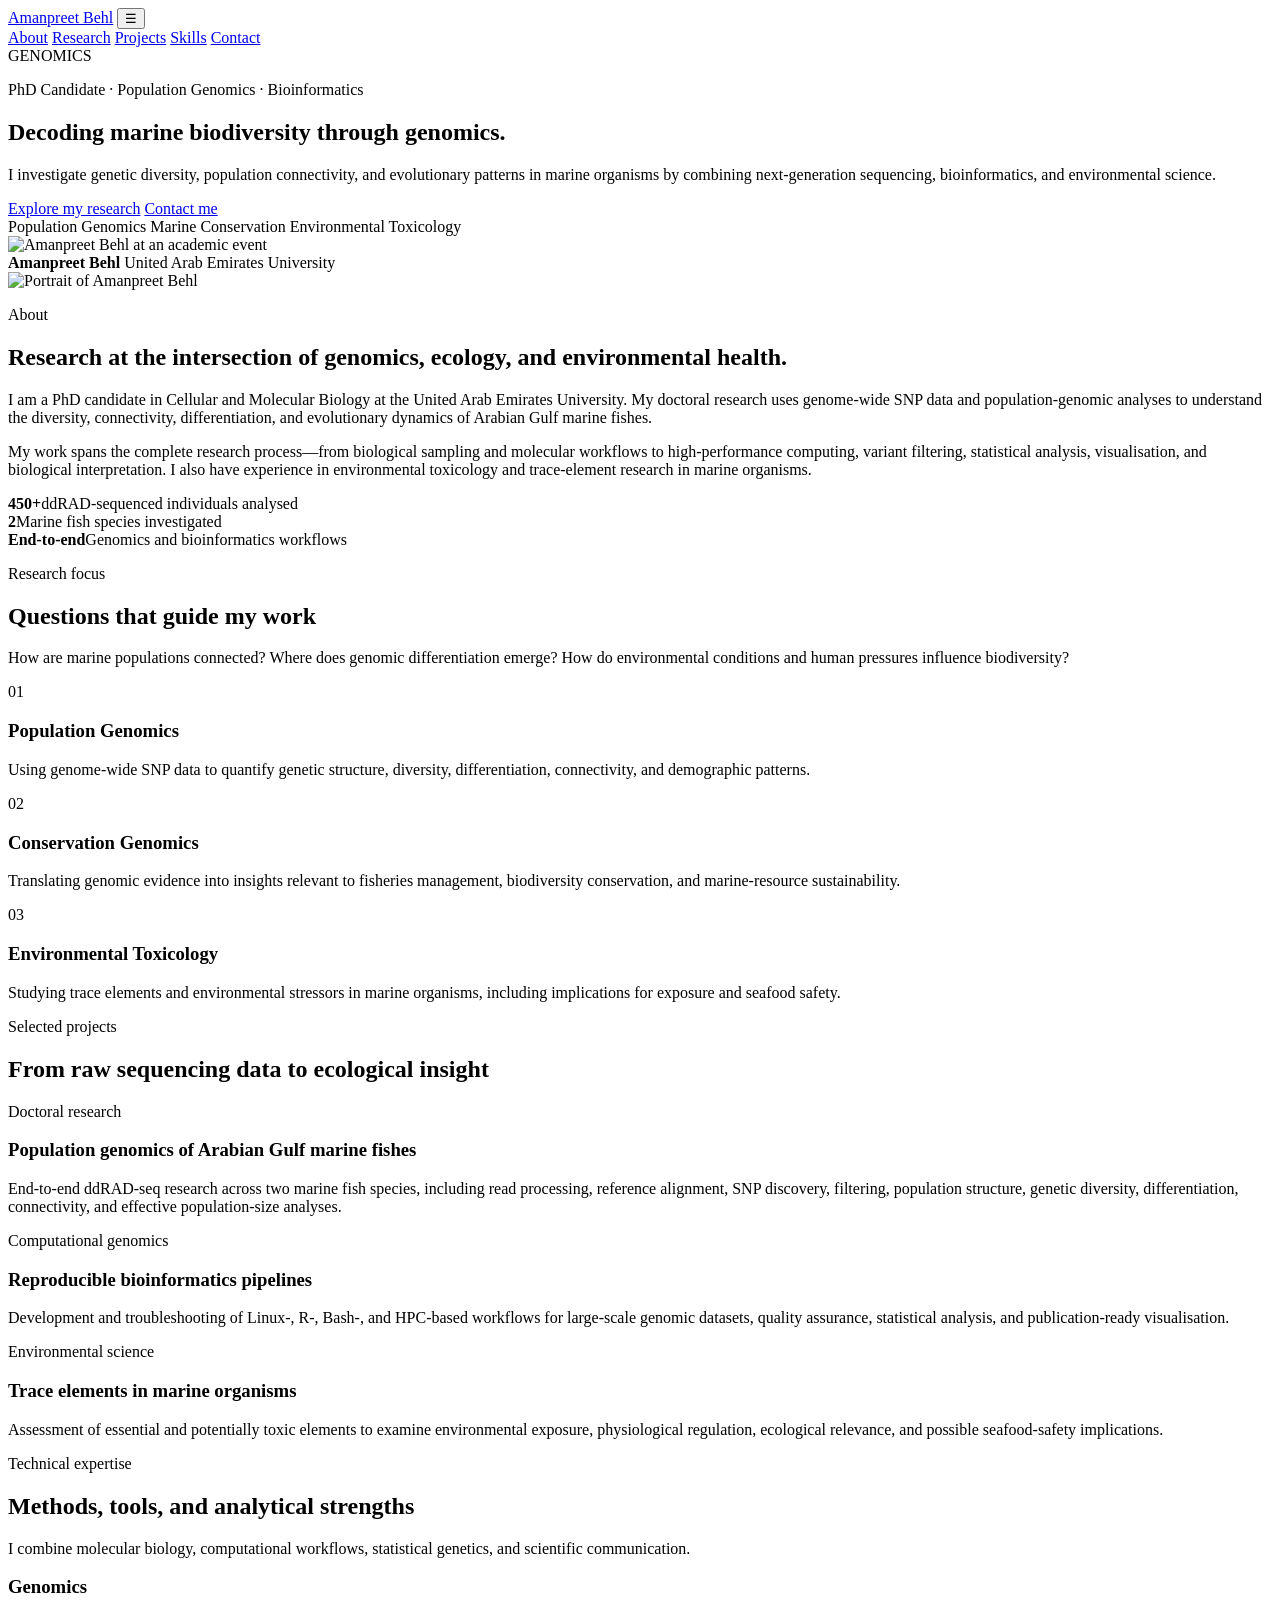
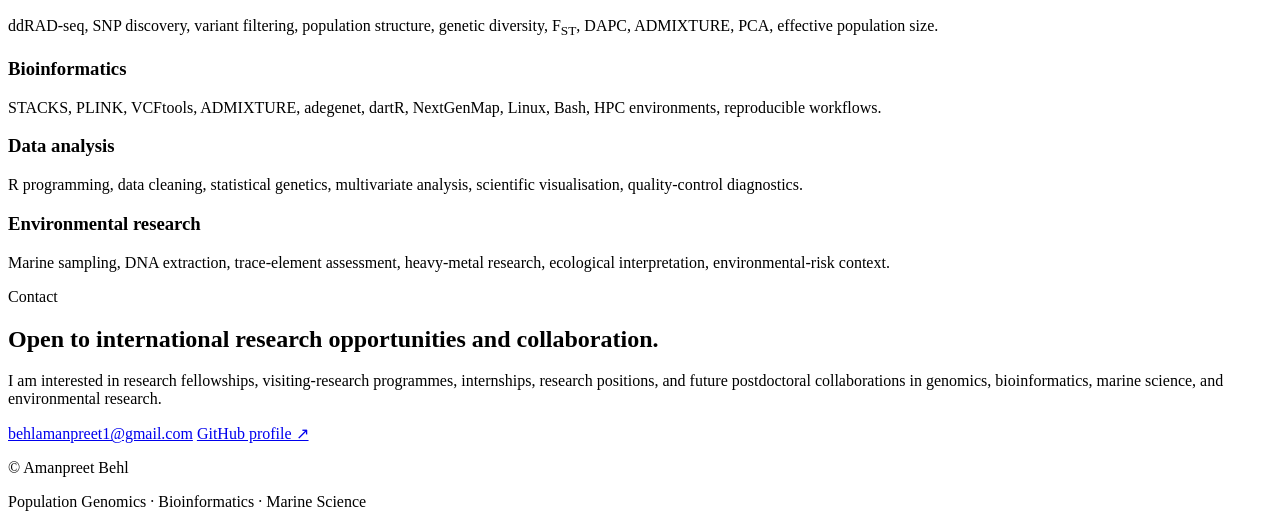
==== index.html @ 5a7a43a3 "index.html <!DOCTYPE html> <html lang="en"> <head>   <meta charset="UTF-8">   <meta name="viewpo" ====
<!DOCTYPE html>
<html lang="en">
<head>
  <meta charset="UTF-8" />
  <meta name="viewport" content="width=device-width, initial-scale=1.0" />
  <meta name="description" content="Amanpreet Behl — researcher in population genomics, bioinformatics, marine conservation, and environmental toxicology." />
  <meta name="author" content="Amanpreet Behl" />
  <title>Amanpreet Behl | Population Genomics & Bioinformatics</title>
  <link rel="preconnect" href="https://fonts.googleapis.com">
  <link rel="preconnect" href="https://fonts.gstatic.com" crossorigin>
  <link href="https://fonts.googleapis.com/css2?family=DM+Sans:wght@400;500;600;700&family=Libre+Baskerville:wght@400;700&display=swap" rel="stylesheet">
  <link rel="stylesheet" href="styles.css" />
</head>
<body>
  <header class="site-header">
    <nav class="nav container">
      <a class="brand" href="#home">Amanpreet Behl</a>
      <button class="menu-toggle" type="button" aria-label="Open navigation" aria-expanded="false">☰</button>
      <div class="nav-links">
        <a href="#about">About</a>
        <a href="#research">Research</a>
        <a href="#projects">Projects</a>
        <a href="#skills">Skills</a>
        <a href="#contact">Contact</a>
      </div>
    </nav>
  </header>

  <main>
    <section id="home" class="hero">
      <div class="hero-watermark">GENOMICS</div>
      <div class="container hero-grid">
        <div class="hero-copy reveal">
          <p class="eyebrow">PhD Candidate · Population Genomics · Bioinformatics</p>
          <h1>Decoding marine biodiversity through genomics.</h1>
          <p class="hero-text">
            I investigate genetic diversity, population connectivity, and evolutionary patterns in marine organisms by combining next-generation sequencing, bioinformatics, and environmental science.
          </p>
          <div class="hero-actions">
            <a class="button primary" href="#research">Explore my research</a>
            <a class="button secondary" href="mailto:behlamanpreet1@gmail.com">Contact me</a>
          </div>
          <div class="hero-tags" aria-label="Research areas">
            <span>Population Genomics</span>
            <span>Marine Conservation</span>
            <span>Environmental Toxicology</span>
          </div>
        </div>

        <div class="portrait-wrap reveal">
          <div class="portrait-frame">
            <img src="assets/amanpreet-profile.jpeg" alt="Amanpreet Behl at an academic event" />
          </div>
          <div class="portrait-card">
            <strong>Amanpreet Behl</strong>
            <span>United Arab Emirates University</span>
          </div>
        </div>
      </div>
    </section>

    <section id="about" class="section">
      <div class="container about-grid">
        <div class="about-image reveal">
          <img src="assets/amanpreet-about.jpeg" alt="Portrait of Amanpreet Behl" />
        </div>
        <div class="about-copy reveal">
          <p class="section-label">About</p>
          <h2>Research at the intersection of genomics, ecology, and environmental health.</h2>
          <p>
            I am a PhD candidate in Cellular and Molecular Biology at the United Arab Emirates University. My doctoral research uses genome-wide SNP data and population-genomic analyses to understand the diversity, connectivity, differentiation, and evolutionary dynamics of Arabian Gulf marine fishes.
          </p>
          <p>
            My work spans the complete research process—from biological sampling and molecular workflows to high-performance computing, variant filtering, statistical analysis, visualisation, and biological interpretation. I also have experience in environmental toxicology and trace-element research in marine organisms.
          </p>
          <div class="about-facts">
            <div><strong>450+</strong><span>ddRAD-sequenced individuals analysed</span></div>
            <div><strong>2</strong><span>Marine fish species investigated</span></div>
            <div><strong>End-to-end</strong><span>Genomics and bioinformatics workflows</span></div>
          </div>
        </div>
      </div>
    </section>

    <section id="research" class="section section-tinted">
      <div class="container">
        <div class="section-heading reveal">
          <div>
            <p class="section-label">Research focus</p>
            <h2>Questions that guide my work</h2>
          </div>
          <p>How are marine populations connected? Where does genomic differentiation emerge? How do environmental conditions and human pressures influence biodiversity?</p>
        </div>

        <div class="research-grid">
          <article class="research-card reveal">
            <span class="card-index">01</span>
            <h3>Population Genomics</h3>
            <p>Using genome-wide SNP data to quantify genetic structure, diversity, differentiation, connectivity, and demographic patterns.</p>
          </article>
          <article class="research-card reveal">
            <span class="card-index">02</span>
            <h3>Conservation Genomics</h3>
            <p>Translating genomic evidence into insights relevant to fisheries management, biodiversity conservation, and marine-resource sustainability.</p>
          </article>
          <article class="research-card reveal">
            <span class="card-index">03</span>
            <h3>Environmental Toxicology</h3>
            <p>Studying trace elements and environmental stressors in marine organisms, including implications for exposure and seafood safety.</p>
          </article>
        </div>
      </div>
    </section>

    <section id="projects" class="section">
      <div class="container">
        <p class="section-label reveal">Selected projects</p>
        <h2 class="reveal">From raw sequencing data to ecological insight</h2>

        <div class="project-list">
          <article class="project reveal">
            <div class="project-title">
              <span>Doctoral research</span>
              <h3>Population genomics of Arabian Gulf marine fishes</h3>
            </div>
            <p>End-to-end ddRAD-seq research across two marine fish species, including read processing, reference alignment, SNP discovery, filtering, population structure, genetic diversity, differentiation, connectivity, and effective population-size analyses.</p>
          </article>

          <article class="project reveal">
            <div class="project-title">
              <span>Computational genomics</span>
              <h3>Reproducible bioinformatics pipelines</h3>
            </div>
            <p>Development and troubleshooting of Linux-, R-, Bash-, and HPC-based workflows for large-scale genomic datasets, quality assurance, statistical analysis, and publication-ready visualisation.</p>
          </article>

          <article class="project reveal">
            <div class="project-title">
              <span>Environmental science</span>
              <h3>Trace elements in marine organisms</h3>
            </div>
            <p>Assessment of essential and potentially toxic elements to examine environmental exposure, physiological regulation, ecological relevance, and possible seafood-safety implications.</p>
          </article>
        </div>
      </div>
    </section>

    <section id="skills" class="section section-dark">
      <div class="container">
        <div class="section-heading light reveal">
          <div>
            <p class="section-label">Technical expertise</p>
            <h2>Methods, tools, and analytical strengths</h2>
          </div>
          <p>I combine molecular biology, computational workflows, statistical genetics, and scientific communication.</p>
        </div>

        <div class="skills-grid">
          <div class="skill-block reveal">
            <h3>Genomics</h3>
            <p>ddRAD-seq, SNP discovery, variant filtering, population structure, genetic diversity, F<sub>ST</sub>, DAPC, ADMIXTURE, PCA, effective population size.</p>
          </div>
          <div class="skill-block reveal">
            <h3>Bioinformatics</h3>
            <p>STACKS, PLINK, VCFtools, ADMIXTURE, adegenet, dartR, NextGenMap, Linux, Bash, HPC environments, reproducible workflows.</p>
          </div>
          <div class="skill-block reveal">
            <h3>Data analysis</h3>
            <p>R programming, data cleaning, statistical genetics, multivariate analysis, scientific visualisation, quality-control diagnostics.</p>
          </div>
          <div class="skill-block reveal">
            <h3>Environmental research</h3>
            <p>Marine sampling, DNA extraction, trace-element assessment, heavy-metal research, ecological interpretation, environmental-risk context.</p>
          </div>
        </div>
      </div>
    </section>

    <section id="contact" class="section contact-section">
      <div class="container contact-panel reveal">
        <div>
          <p class="section-label">Contact</p>
          <h2>Open to international research opportunities and collaboration.</h2>
          <p>I am interested in research fellowships, visiting-research programmes, internships, research positions, and future postdoctoral collaborations in genomics, bioinformatics, marine science, and environmental research.</p>
        </div>
        <div class="contact-actions">
          <a class="button primary" href="mailto:behlamanpreet1@gmail.com">behlamanpreet1@gmail.com</a>
          <a class="text-link" href="https://github.com/Behl2023" target="_blank" rel="noopener">GitHub profile ↗</a>
        </div>
      </div>
    </section>
  </main>

  <footer>
    <div class="container footer-content">
      <p>© <span id="year"></span> Amanpreet Behl</p>
      <p>Population Genomics · Bioinformatics · Marine Science</p>
    </div>
  </footer>

  <script src="script.js"></script>
</body>
</html>
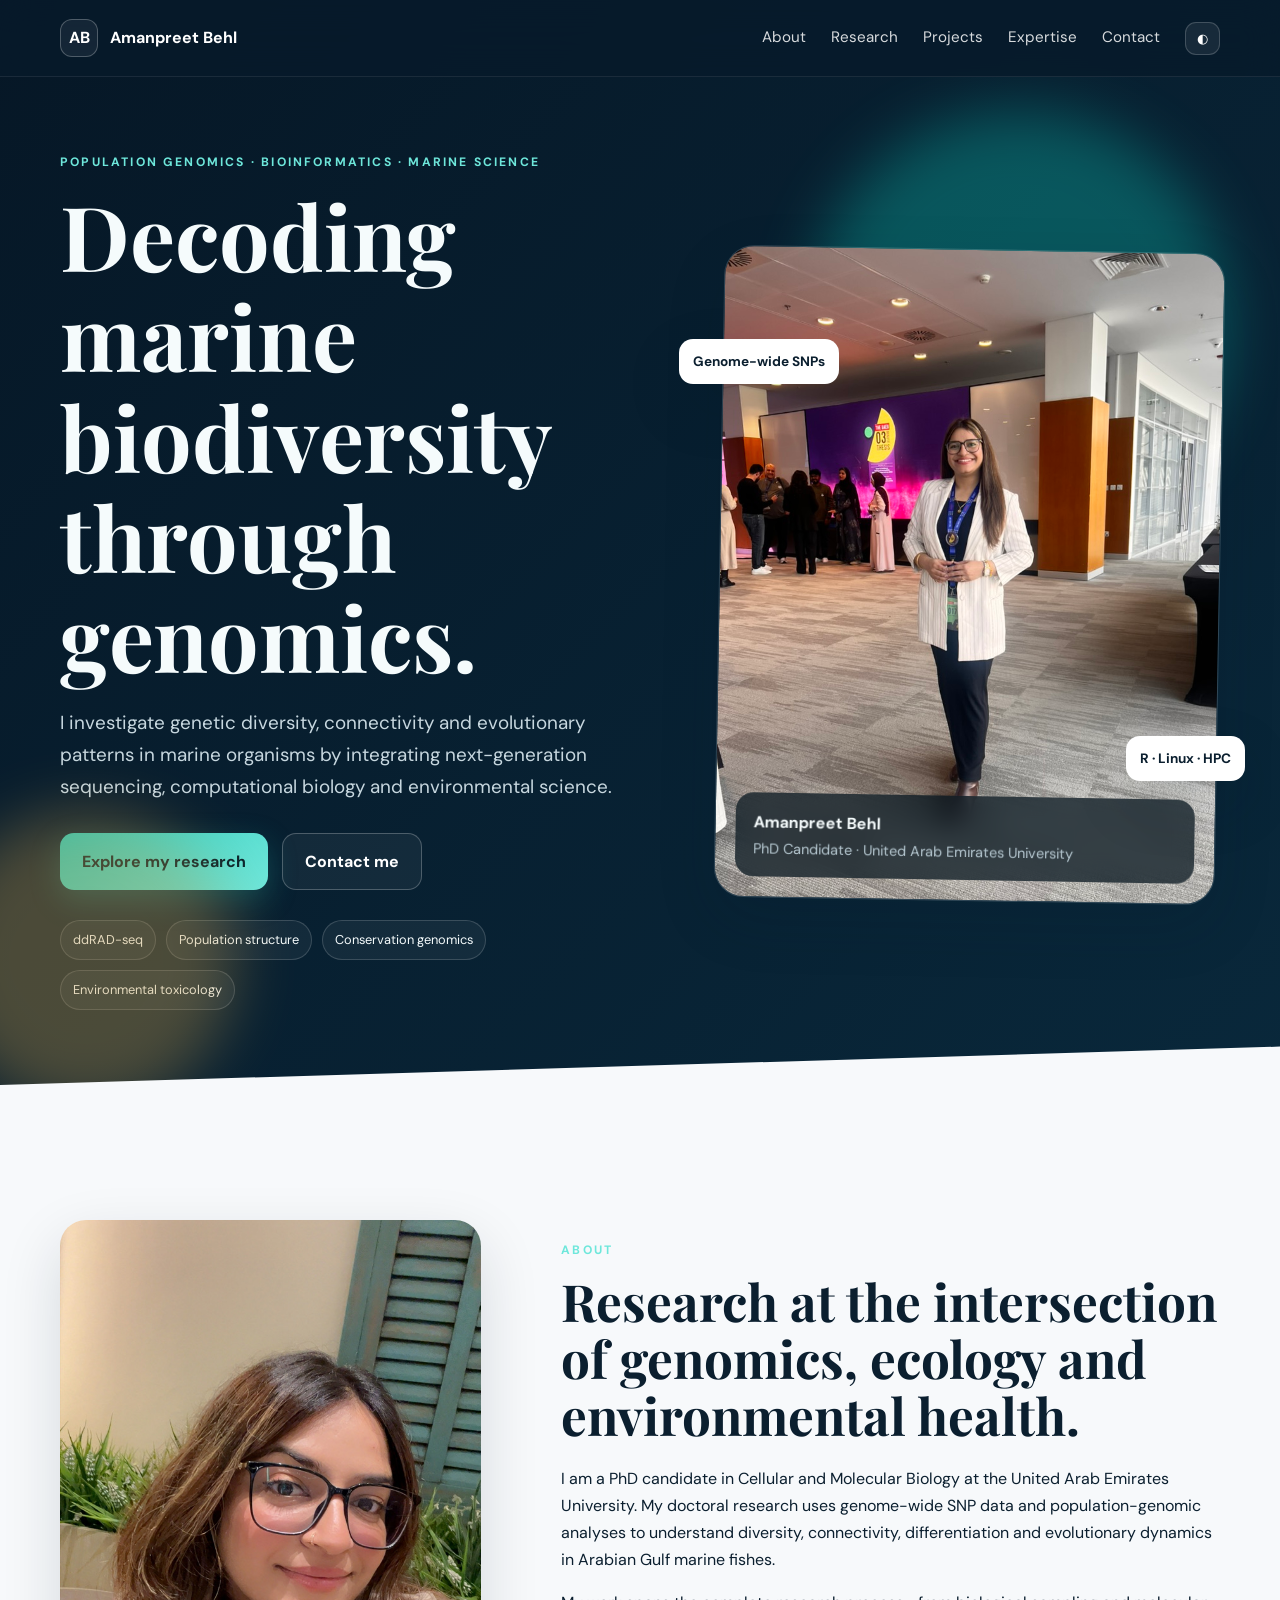
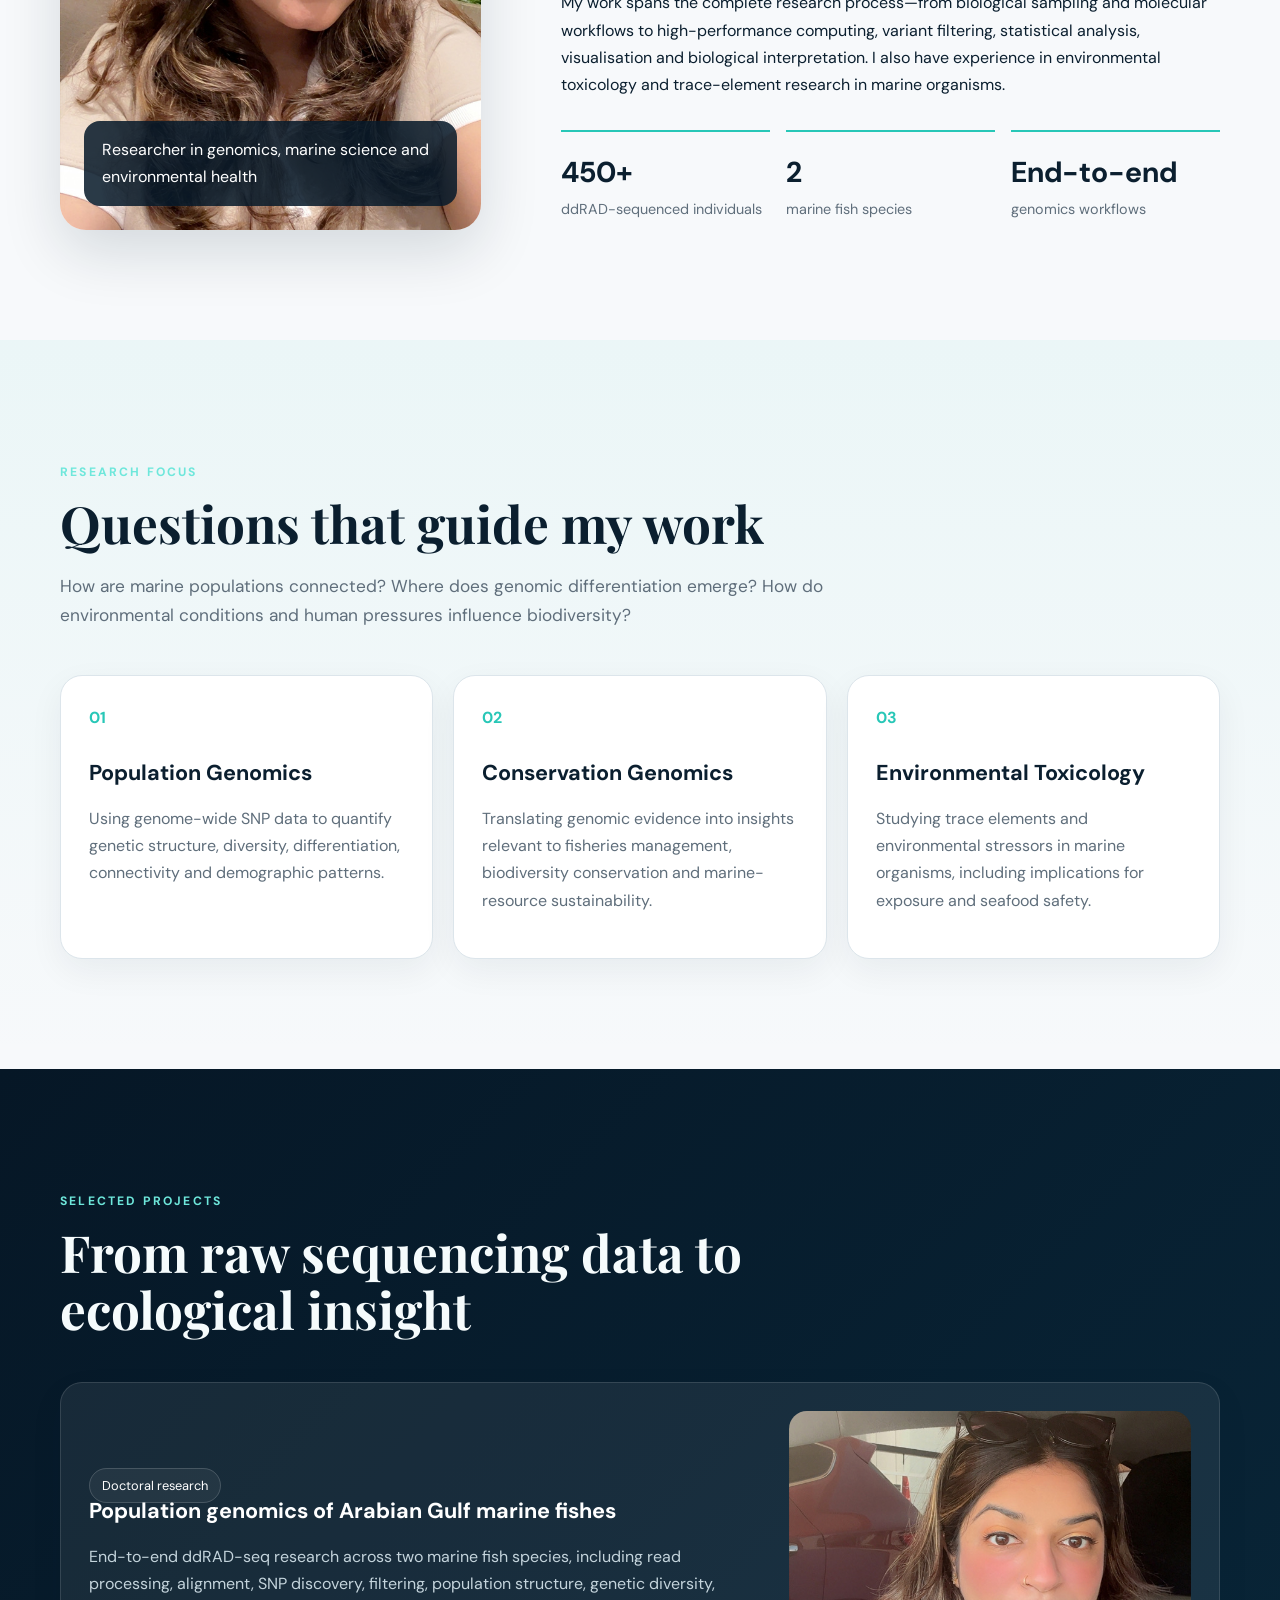
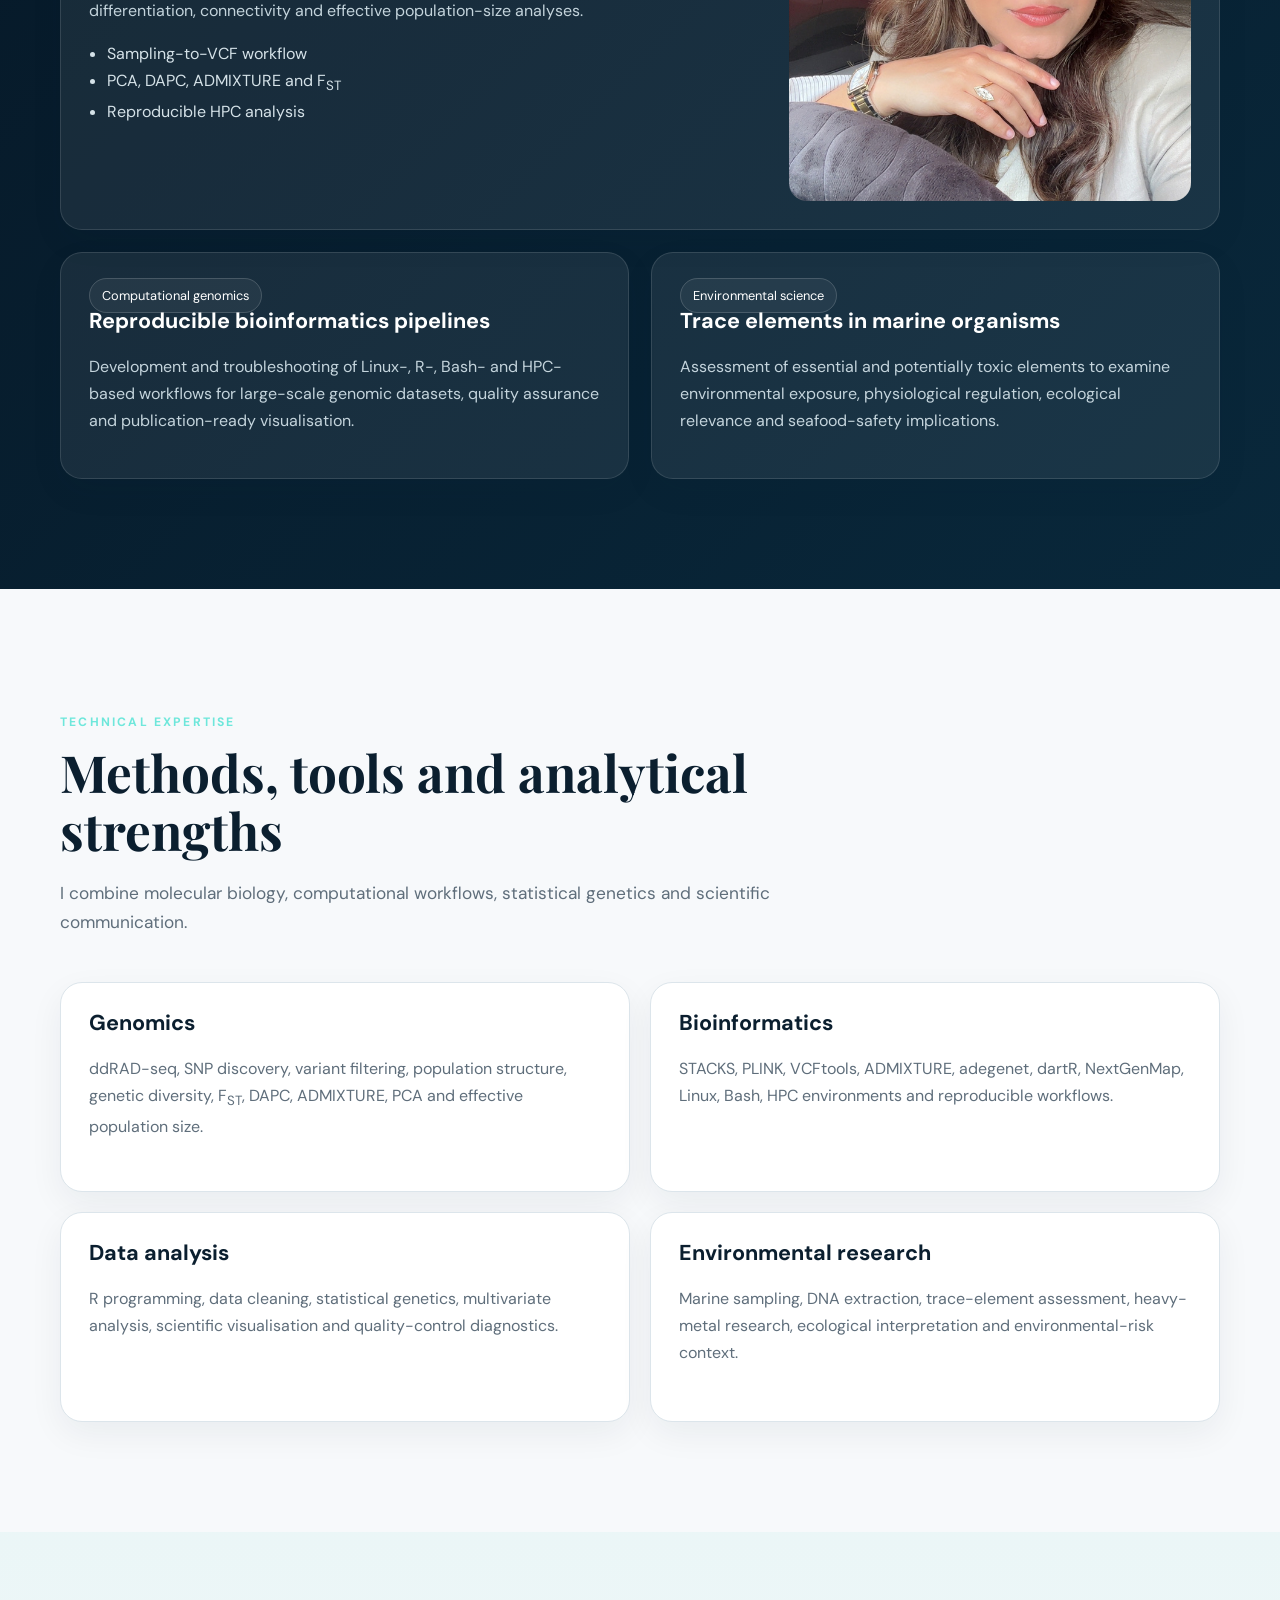
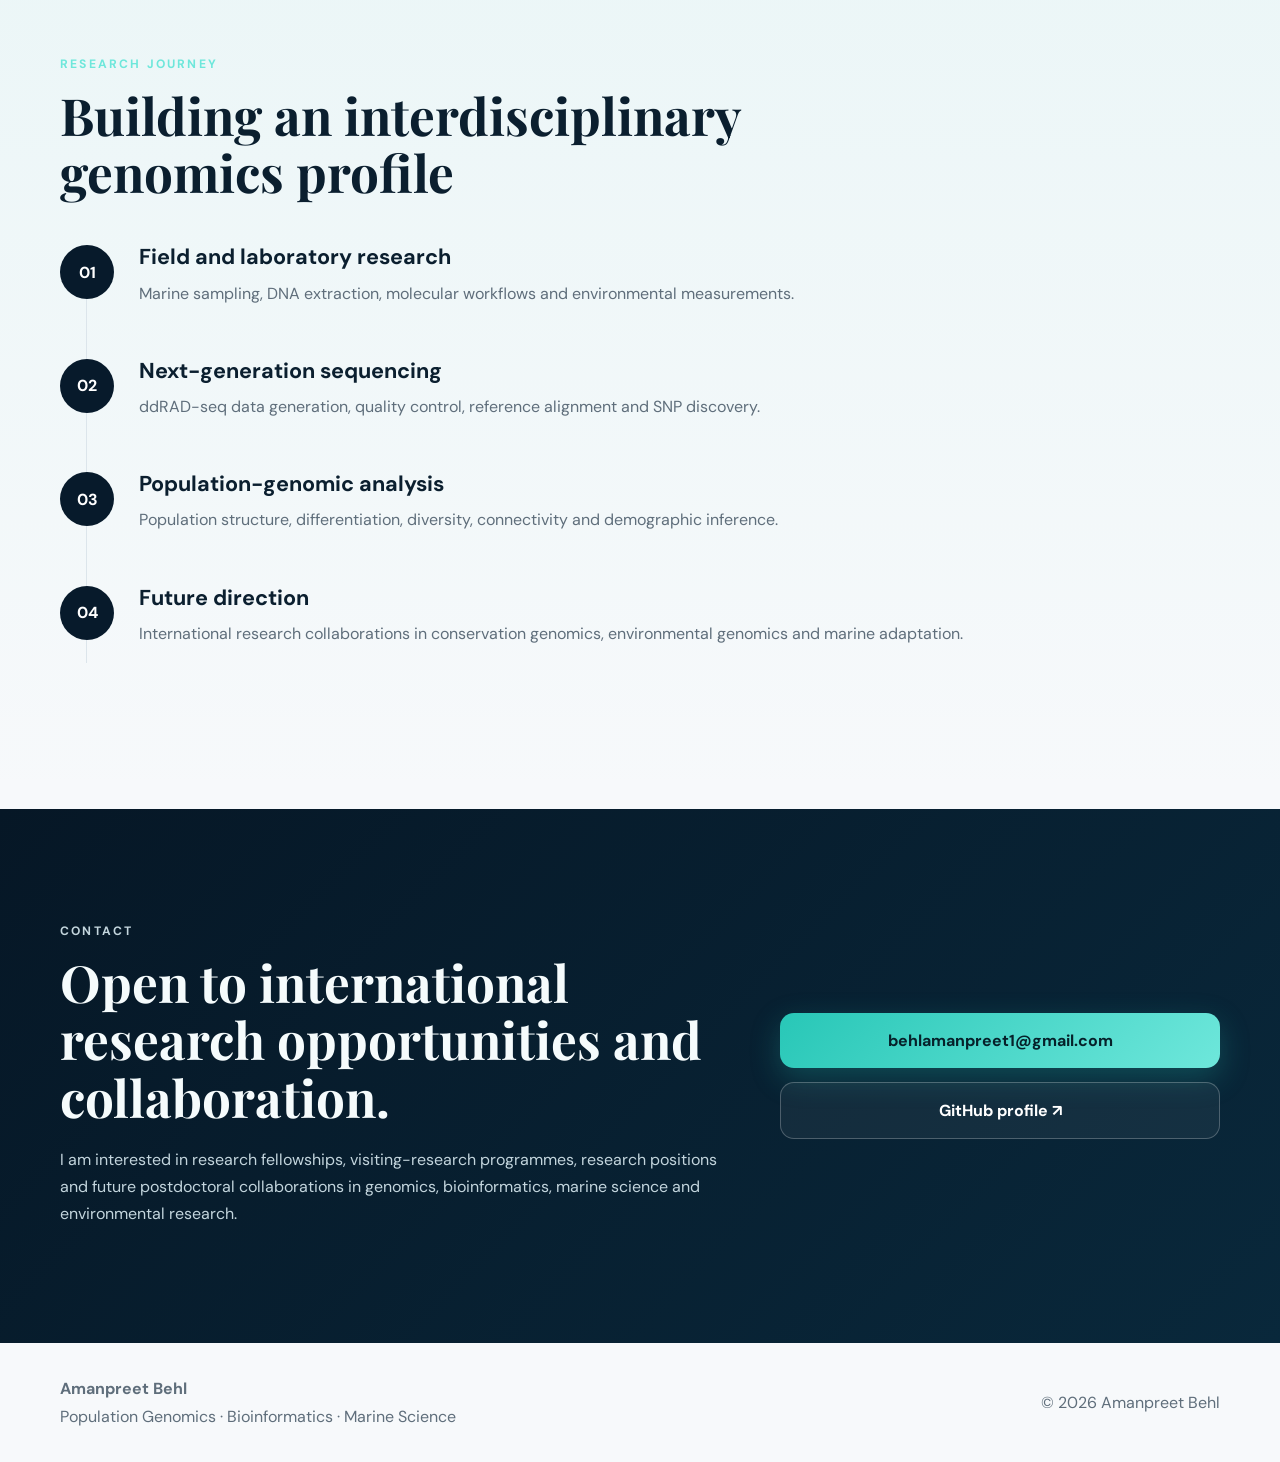
==== commit 136f8fdc: "Add files via upload" ====
--- a/index.html
+++ b/index.html
@@ -3,108 +3,106 @@
 <head>
   <meta charset="UTF-8" />
   <meta name="viewport" content="width=device-width, initial-scale=1.0" />
-  <meta name="description" content="Amanpreet Behl — researcher in population genomics, bioinformatics, marine conservation, and environmental toxicology." />
-  <meta name="author" content="Amanpreet Behl" />
+  <meta name="description" content="Amanpreet Behl — population genomics, bioinformatics, marine conservation and environmental toxicology." />
+  <meta name="theme-color" content="#071a2b" />
   <title>Amanpreet Behl | Population Genomics & Bioinformatics</title>
   <link rel="preconnect" href="https://fonts.googleapis.com">
   <link rel="preconnect" href="https://fonts.gstatic.com" crossorigin>
-  <link href="https://fonts.googleapis.com/css2?family=DM+Sans:wght@400;500;600;700&family=Libre+Baskerville:wght@400;700&display=swap" rel="stylesheet">
+  <link href="https://fonts.googleapis.com/css2?family=DM+Sans:wght@400;500;600;700&family=Playfair+Display:wght@600;700&display=swap" rel="stylesheet">
   <link rel="stylesheet" href="styles.css" />
 </head>
 <body>
-  <header class="site-header">
-    <nav class="nav container">
-      <a class="brand" href="#home">Amanpreet Behl</a>
-      <button class="menu-toggle" type="button" aria-label="Open navigation" aria-expanded="false">☰</button>
+  <div class="progress" id="progress"></div>
+  <header class="site-header" id="top">
+    <nav class="nav shell">
+      <a class="brand" href="#top" aria-label="Home">
+        <span class="brand-mark">AB</span>
+        <span>Amanpreet Behl</span>
+      </a>
+      <button class="menu-toggle" aria-label="Toggle navigation" aria-expanded="false">☰</button>
       <div class="nav-links">
         <a href="#about">About</a>
         <a href="#research">Research</a>
         <a href="#projects">Projects</a>
-        <a href="#skills">Skills</a>
+        <a href="#expertise">Expertise</a>
         <a href="#contact">Contact</a>
+        <button id="themeToggle" class="theme-toggle" aria-label="Toggle dark mode">◐</button>
       </div>
     </nav>
   </header>
 
   <main>
-    <section id="home" class="hero">
-      <div class="hero-watermark">GENOMICS</div>
-      <div class="container hero-grid">
+    <section class="hero section-dark">
+      <div class="hero-glow glow-one"></div>
+      <div class="hero-glow glow-two"></div>
+      <div class="shell hero-grid">
         <div class="hero-copy reveal">
-          <p class="eyebrow">PhD Candidate · Population Genomics · Bioinformatics</p>
+          <p class="kicker">Population Genomics · Bioinformatics · Marine Science</p>
           <h1>Decoding marine biodiversity through genomics.</h1>
-          <p class="hero-text">
-            I investigate genetic diversity, population connectivity, and evolutionary patterns in marine organisms by combining next-generation sequencing, bioinformatics, and environmental science.
-          </p>
+          <p class="lead">I investigate genetic diversity, connectivity and evolutionary patterns in marine organisms by integrating next-generation sequencing, computational biology and environmental science.</p>
           <div class="hero-actions">
-            <a class="button primary" href="#research">Explore my research</a>
-            <a class="button secondary" href="mailto:behlamanpreet1@gmail.com">Contact me</a>
+            <a class="btn btn-primary" href="#projects">Explore my research</a>
+            <a class="btn btn-ghost" href="mailto:behlamanpreet1@gmail.com">Contact me</a>
           </div>
           <div class="hero-tags" aria-label="Research areas">
-            <span>Population Genomics</span>
-            <span>Marine Conservation</span>
-            <span>Environmental Toxicology</span>
-          </div>
-        </div>
-
-        <div class="portrait-wrap reveal">
-          <div class="portrait-frame">
-            <img src="assets/amanpreet-profile.jpeg" alt="Amanpreet Behl at an academic event" />
-          </div>
-          <div class="portrait-card">
-            <strong>Amanpreet Behl</strong>
-            <span>United Arab Emirates University</span>
-          </div>
-        </div>
-      </div>
+            <span>ddRAD-seq</span><span>Population structure</span><span>Conservation genomics</span><span>Environmental toxicology</span>
+          </div>
+        </div>
+        <div class="hero-visual reveal">
+          <div class="photo-frame">
+            <img src="assets/hero.jpg" alt="Amanpreet Behl at an academic event" />
+            <div class="photo-caption">
+              <strong>Amanpreet Behl</strong>
+              <span>PhD Candidate · United Arab Emirates University</span>
+            </div>
+          </div>
+          <div class="floating-chip chip-a">Genome-wide SNPs</div>
+          <div class="floating-chip chip-b">R · Linux · HPC</div>
+        </div>
+      </div>
+      <div class="wave" aria-hidden="true"></div>
     </section>
 
     <section id="about" class="section">
-      <div class="container about-grid">
+      <div class="shell split-grid">
         <div class="about-image reveal">
-          <img src="assets/amanpreet-about.jpeg" alt="Portrait of Amanpreet Behl" />
-        </div>
-        <div class="about-copy reveal">
-          <p class="section-label">About</p>
-          <h2>Research at the intersection of genomics, ecology, and environmental health.</h2>
-          <p>
-            I am a PhD candidate in Cellular and Molecular Biology at the United Arab Emirates University. My doctoral research uses genome-wide SNP data and population-genomic analyses to understand the diversity, connectivity, differentiation, and evolutionary dynamics of Arabian Gulf marine fishes.
-          </p>
-          <p>
-            My work spans the complete research process—from biological sampling and molecular workflows to high-performance computing, variant filtering, statistical analysis, visualisation, and biological interpretation. I also have experience in environmental toxicology and trace-element research in marine organisms.
-          </p>
-          <div class="about-facts">
-            <div><strong>450+</strong><span>ddRAD-sequenced individuals analysed</span></div>
-            <div><strong>2</strong><span>Marine fish species investigated</span></div>
-            <div><strong>End-to-end</strong><span>Genomics and bioinformatics workflows</span></div>
-          </div>
-        </div>
-      </div>
-    </section>
-
-    <section id="research" class="section section-tinted">
-      <div class="container">
+          <img src="assets/about.jpg" alt="Portrait of Amanpreet Behl" />
+          <div class="image-note">Researcher in genomics, marine science and environmental health</div>
+        </div>
+        <div class="reveal">
+          <p class="eyebrow">About</p>
+          <h2>Research at the intersection of genomics, ecology and environmental health.</h2>
+          <p>I am a PhD candidate in Cellular and Molecular Biology at the United Arab Emirates University. My doctoral research uses genome-wide SNP data and population-genomic analyses to understand diversity, connectivity, differentiation and evolutionary dynamics in Arabian Gulf marine fishes.</p>
+          <p>My work spans the complete research process—from biological sampling and molecular workflows to high-performance computing, variant filtering, statistical analysis, visualisation and biological interpretation. I also have experience in environmental toxicology and trace-element research in marine organisms.</p>
+          <div class="stats">
+            <div><strong class="counter" data-target="450">0</strong><span>ddRAD-sequenced individuals</span></div>
+            <div><strong class="counter" data-target="2">0</strong><span>marine fish species</span></div>
+            <div><strong>End-to-end</strong><span>genomics workflows</span></div>
+          </div>
+        </div>
+      </div>
+    </section>
+
+    <section id="research" class="section soft-bg">
+      <div class="shell">
         <div class="section-heading reveal">
-          <div>
-            <p class="section-label">Research focus</p>
-            <h2>Questions that guide my work</h2>
-          </div>
+          <p class="eyebrow">Research focus</p>
+          <h2>Questions that guide my work</h2>
           <p>How are marine populations connected? Where does genomic differentiation emerge? How do environmental conditions and human pressures influence biodiversity?</p>
         </div>
-
-        <div class="research-grid">
+        <div class="cards three">
           <article class="research-card reveal">
-            <span class="card-index">01</span>
+            <span class="number">01</span>
             <h3>Population Genomics</h3>
-            <p>Using genome-wide SNP data to quantify genetic structure, diversity, differentiation, connectivity, and demographic patterns.</p>
+            <p>Using genome-wide SNP data to quantify genetic structure, diversity, differentiation, connectivity and demographic patterns.</p>
           </article>
           <article class="research-card reveal">
-            <span class="card-index">02</span>
+            <span class="number">02</span>
             <h3>Conservation Genomics</h3>
-            <p>Translating genomic evidence into insights relevant to fisheries management, biodiversity conservation, and marine-resource sustainability.</p>
+            <p>Translating genomic evidence into insights relevant to fisheries management, biodiversity conservation and marine-resource sustainability.</p>
           </article>
           <article class="research-card reveal">
-            <span class="card-index">03</span>
+            <span class="number">03</span>
             <h3>Environmental Toxicology</h3>
             <p>Studying trace elements and environmental stressors in marine organisms, including implications for exposure and seafood safety.</p>
           </article>
@@ -112,89 +110,90 @@
       </div>
     </section>
 
-    <section id="projects" class="section">
-      <div class="container">
-        <p class="section-label reveal">Selected projects</p>
-        <h2 class="reveal">From raw sequencing data to ecological insight</h2>
-
-        <div class="project-list">
-          <article class="project reveal">
-            <div class="project-title">
-              <span>Doctoral research</span>
+    <section id="projects" class="section section-dark">
+      <div class="shell">
+        <div class="section-heading light reveal">
+          <p class="eyebrow">Selected projects</p>
+          <h2>From raw sequencing data to ecological insight</h2>
+        </div>
+        <div class="projects-grid">
+          <article class="project-card featured reveal">
+            <div class="project-copy">
+              <span class="pill">Doctoral research</span>
               <h3>Population genomics of Arabian Gulf marine fishes</h3>
+              <p>End-to-end ddRAD-seq research across two marine fish species, including read processing, alignment, SNP discovery, filtering, population structure, genetic diversity, differentiation, connectivity and effective population-size analyses.</p>
+              <ul class="mini-list">
+                <li>Sampling-to-VCF workflow</li>
+                <li>PCA, DAPC, ADMIXTURE and F<sub>ST</sub></li>
+                <li>Reproducible HPC analysis</li>
+              </ul>
             </div>
-            <p>End-to-end ddRAD-seq research across two marine fish species, including read processing, reference alignment, SNP discovery, filtering, population structure, genetic diversity, differentiation, connectivity, and effective population-size analyses.</p>
-          </article>
-
-          <article class="project reveal">
-            <div class="project-title">
-              <span>Computational genomics</span>
-              <h3>Reproducible bioinformatics pipelines</h3>
-            </div>
-            <p>Development and troubleshooting of Linux-, R-, Bash-, and HPC-based workflows for large-scale genomic datasets, quality assurance, statistical analysis, and publication-ready visualisation.</p>
-          </article>
-
-          <article class="project reveal">
-            <div class="project-title">
-              <span>Environmental science</span>
-              <h3>Trace elements in marine organisms</h3>
-            </div>
-            <p>Assessment of essential and potentially toxic elements to examine environmental exposure, physiological regulation, ecological relevance, and possible seafood-safety implications.</p>
-          </article>
-        </div>
-      </div>
-    </section>
-
-    <section id="skills" class="section section-dark">
-      <div class="container">
-        <div class="section-heading light reveal">
-          <div>
-            <p class="section-label">Technical expertise</p>
-            <h2>Methods, tools, and analytical strengths</h2>
-          </div>
-          <p>I combine molecular biology, computational workflows, statistical genetics, and scientific communication.</p>
-        </div>
-
-        <div class="skills-grid">
-          <div class="skill-block reveal">
-            <h3>Genomics</h3>
-            <p>ddRAD-seq, SNP discovery, variant filtering, population structure, genetic diversity, F<sub>ST</sub>, DAPC, ADMIXTURE, PCA, effective population size.</p>
-          </div>
-          <div class="skill-block reveal">
-            <h3>Bioinformatics</h3>
-            <p>STACKS, PLINK, VCFtools, ADMIXTURE, adegenet, dartR, NextGenMap, Linux, Bash, HPC environments, reproducible workflows.</p>
-          </div>
-          <div class="skill-block reveal">
-            <h3>Data analysis</h3>
-            <p>R programming, data cleaning, statistical genetics, multivariate analysis, scientific visualisation, quality-control diagnostics.</p>
-          </div>
-          <div class="skill-block reveal">
-            <h3>Environmental research</h3>
-            <p>Marine sampling, DNA extraction, trace-element assessment, heavy-metal research, ecological interpretation, environmental-risk context.</p>
-          </div>
-        </div>
-      </div>
-    </section>
-
-    <section id="contact" class="section contact-section">
-      <div class="container contact-panel reveal">
+            <img src="assets/field.jpg" alt="Amanpreet Behl during field or research activity" />
+          </article>
+          <article class="project-card reveal">
+            <span class="pill">Computational genomics</span>
+            <h3>Reproducible bioinformatics pipelines</h3>
+            <p>Development and troubleshooting of Linux-, R-, Bash- and HPC-based workflows for large-scale genomic datasets, quality assurance and publication-ready visualisation.</p>
+          </article>
+          <article class="project-card reveal">
+            <span class="pill">Environmental science</span>
+            <h3>Trace elements in marine organisms</h3>
+            <p>Assessment of essential and potentially toxic elements to examine environmental exposure, physiological regulation, ecological relevance and seafood-safety implications.</p>
+          </article>
+        </div>
+      </div>
+    </section>
+
+    <section id="expertise" class="section">
+      <div class="shell">
+        <div class="section-heading reveal">
+          <p class="eyebrow">Technical expertise</p>
+          <h2>Methods, tools and analytical strengths</h2>
+          <p>I combine molecular biology, computational workflows, statistical genetics and scientific communication.</p>
+        </div>
+        <div class="expertise-grid">
+          <div class="skill-panel reveal"><h3>Genomics</h3><p>ddRAD-seq, SNP discovery, variant filtering, population structure, genetic diversity, F<sub>ST</sub>, DAPC, ADMIXTURE, PCA and effective population size.</p></div>
+          <div class="skill-panel reveal"><h3>Bioinformatics</h3><p>STACKS, PLINK, VCFtools, ADMIXTURE, adegenet, dartR, NextGenMap, Linux, Bash, HPC environments and reproducible workflows.</p></div>
+          <div class="skill-panel reveal"><h3>Data analysis</h3><p>R programming, data cleaning, statistical genetics, multivariate analysis, scientific visualisation and quality-control diagnostics.</p></div>
+          <div class="skill-panel reveal"><h3>Environmental research</h3><p>Marine sampling, DNA extraction, trace-element assessment, heavy-metal research, ecological interpretation and environmental-risk context.</p></div>
+        </div>
+      </div>
+    </section>
+
+    <section class="section soft-bg">
+      <div class="shell">
+        <div class="section-heading reveal">
+          <p class="eyebrow">Research journey</p>
+          <h2>Building an interdisciplinary genomics profile</h2>
+        </div>
+        <div class="timeline">
+          <div class="timeline-item reveal"><span>01</span><div><h3>Field and laboratory research</h3><p>Marine sampling, DNA extraction, molecular workflows and environmental measurements.</p></div></div>
+          <div class="timeline-item reveal"><span>02</span><div><h3>Next-generation sequencing</h3><p>ddRAD-seq data generation, quality control, reference alignment and SNP discovery.</p></div></div>
+          <div class="timeline-item reveal"><span>03</span><div><h3>Population-genomic analysis</h3><p>Population structure, differentiation, diversity, connectivity and demographic inference.</p></div></div>
+          <div class="timeline-item reveal"><span>04</span><div><h3>Future direction</h3><p>International research collaborations in conservation genomics, environmental genomics and marine adaptation.</p></div></div>
+        </div>
+      </div>
+    </section>
+
+    <section id="contact" class="contact section-dark">
+      <div class="shell contact-grid reveal">
         <div>
-          <p class="section-label">Contact</p>
+          <p class="eyebrow">Contact</p>
           <h2>Open to international research opportunities and collaboration.</h2>
-          <p>I am interested in research fellowships, visiting-research programmes, internships, research positions, and future postdoctoral collaborations in genomics, bioinformatics, marine science, and environmental research.</p>
+          <p>I am interested in research fellowships, visiting-research programmes, research positions and future postdoctoral collaborations in genomics, bioinformatics, marine science and environmental research.</p>
         </div>
         <div class="contact-actions">
-          <a class="button primary" href="mailto:behlamanpreet1@gmail.com">behlamanpreet1@gmail.com</a>
-          <a class="text-link" href="https://github.com/Behl2023" target="_blank" rel="noopener">GitHub profile ↗</a>
+          <a class="btn btn-primary" href="mailto:behlamanpreet1@gmail.com">behlamanpreet1@gmail.com</a>
+          <a class="btn btn-ghost" href="https://github.com/Behl2023" target="_blank" rel="noreferrer">GitHub profile ↗</a>
         </div>
       </div>
     </section>
   </main>
 
   <footer>
-    <div class="container footer-content">
-      <p>© <span id="year"></span> Amanpreet Behl</p>
-      <p>Population Genomics · Bioinformatics · Marine Science</p>
+    <div class="shell footer-row">
+      <div><strong>Amanpreet Behl</strong><span>Population Genomics · Bioinformatics · Marine Science</span></div>
+      <span>© <span id="year"></span> Amanpreet Behl</span>
     </div>
   </footer>
 
--- a/styles.css
+++ b/styles.css
@@ -0,0 +1,4 @@
+:root{--bg:#f7f9fb;--surface:#fff;--ink:#0b1f2f;--muted:#5f6e7b;--line:#dce5eb;--navy:#071a2b;--teal:#28c7b7;--teal2:#6ee7db;--gold:#d6ad5c;--shadow:0 22px 60px rgba(4,25,41,.14)}
+*{box-sizing:border-box}html{scroll-behavior:smooth}body{margin:0;font-family:"DM Sans",sans-serif;color:var(--ink);background:var(--bg);line-height:1.7}body.dark{--bg:#07111b;--surface:#0d1c2a;--ink:#edf7f8;--muted:#9eb0bc;--line:#203747;--navy:#030b12;--shadow:0 22px 60px rgba(0,0,0,.35)}img{max-width:100%;display:block}a{text-decoration:none;color:inherit}.shell{width:min(1160px,calc(100% - 40px));margin:auto}.section{padding:110px 0}.section-dark{position:relative;background:linear-gradient(135deg,#061726,#09283b);color:#f5fbfc;overflow:hidden}.soft-bg{background:linear-gradient(180deg,rgba(40,199,183,.06),rgba(255,255,255,0))}.progress{position:fixed;inset:0 auto auto 0;height:3px;background:linear-gradient(90deg,var(--teal),var(--gold));width:0;z-index:1000}.site-header{position:fixed;top:0;left:0;right:0;z-index:999;background:rgba(7,26,43,.78);backdrop-filter:blur(18px);border-bottom:1px solid rgba(255,255,255,.08)}.nav{height:76px;display:flex;align-items:center;justify-content:space-between;color:#fff}.brand{display:flex;gap:12px;align-items:center;font-weight:700}.brand-mark{width:38px;height:38px;border:1px solid rgba(255,255,255,.25);border-radius:12px;display:grid;place-items:center;background:rgba(255,255,255,.06)}.nav-links{display:flex;gap:25px;align-items:center;font-size:.95rem}.nav-links a{opacity:.84}.nav-links a:hover{opacity:1;color:var(--teal2)}.theme-toggle,.menu-toggle{border:1px solid rgba(255,255,255,.18);color:#fff;background:rgba(255,255,255,.07);border-radius:11px;padding:8px 11px;cursor:pointer}.menu-toggle{display:none}.hero{min-height:100vh;display:flex;align-items:center;padding:140px 0 100px}.hero-grid{display:grid;grid-template-columns:1.08fr .92fr;gap:70px;align-items:center}.kicker,.eyebrow{letter-spacing:.18em;text-transform:uppercase;font-weight:700;font-size:.76rem;color:var(--teal2)}h1,h2,h3{line-height:1.12;margin:0 0 20px}h1,h2{font-family:"Playfair Display",serif}h1{font-size:clamp(3.2rem,7vw,6.5rem);max-width:850px}h2{font-size:clamp(2.2rem,4vw,4rem)}h3{font-size:1.35rem}.lead{font-size:1.18rem;max-width:720px;color:#c7d7df}.hero-actions{display:flex;gap:14px;flex-wrap:wrap;margin:30px 0}.btn{display:inline-flex;align-items:center;justify-content:center;padding:14px 22px;border-radius:14px;font-weight:700;transition:.25s}.btn-primary{background:linear-gradient(135deg,var(--teal),var(--teal2));color:#06212a;box-shadow:0 10px 30px rgba(40,199,183,.25)}.btn-primary:hover{transform:translateY(-2px)}.btn-ghost{border:1px solid rgba(255,255,255,.24);color:#fff;background:rgba(255,255,255,.05)}.hero-tags{display:flex;gap:10px;flex-wrap:wrap}.hero-tags span,.pill{font-size:.8rem;border:1px solid rgba(255,255,255,.16);padding:8px 12px;border-radius:999px;background:rgba(255,255,255,.05)}.hero-visual{position:relative}.photo-frame{position:relative;border-radius:30px;overflow:hidden;box-shadow:var(--shadow);border:1px solid rgba(255,255,255,.16);transform:rotate(1deg)}.photo-frame img{width:100%;height:650px;object-fit:cover;object-position:center 16%}.photo-caption{position:absolute;left:20px;right:20px;bottom:20px;padding:16px 18px;border-radius:18px;background:rgba(4,18,28,.72);backdrop-filter:blur(12px);display:flex;flex-direction:column}.photo-caption span{color:#b8cad3;font-size:.9rem}.floating-chip{position:absolute;padding:11px 14px;border-radius:14px;background:#fff;color:#0b1f2f;font-weight:700;box-shadow:var(--shadow);font-size:.85rem}.chip-a{left:-40px;top:90px}.chip-b{right:-25px;bottom:120px}.hero-glow{position:absolute;border-radius:50%;filter:blur(30px);opacity:.35}.glow-one{width:420px;height:420px;background:#0bbdaf;right:4%;top:10%}.glow-two{width:300px;height:300px;background:#c99d4b;left:-5%;bottom:0}.wave{position:absolute;bottom:-1px;left:0;right:0;height:80px;background:var(--bg);clip-path:polygon(0 68%,100% 20%,100% 100%,0 100%)}.split-grid{display:grid;grid-template-columns:.78fr 1.22fr;gap:80px;align-items:center}.about-image{position:relative}.about-image img{border-radius:26px;height:610px;width:100%;object-fit:cover;object-position:center 20%;box-shadow:var(--shadow)}.image-note{position:absolute;left:24px;right:24px;bottom:24px;background:rgba(7,26,43,.86);color:#fff;padding:15px 18px;border-radius:16px}.stats{display:grid;grid-template-columns:repeat(3,1fr);gap:16px;margin-top:32px}.stats div{border-top:2px solid var(--teal);padding-top:16px}.stats strong{display:block;font-size:1.8rem}.stats span{display:block;color:var(--muted);font-size:.9rem}.section-heading{max-width:800px;margin-bottom:44px}.section-heading>p:last-child{color:var(--muted);font-size:1.08rem}.section-heading.light>p:last-child{color:#c6d5dc}.cards.three{display:grid;grid-template-columns:repeat(3,1fr);gap:20px}.research-card,.skill-panel,.project-card{background:var(--surface);border:1px solid var(--line);border-radius:22px;padding:28px;box-shadow:0 12px 34px rgba(5,35,51,.06);transition:.25s}.research-card:hover,.skill-panel:hover,.project-card:hover{transform:translateY(-5px);box-shadow:var(--shadow)}.number{display:inline-block;color:var(--teal);font-weight:700;margin-bottom:30px}.research-card p,.skill-panel p,.project-card p{color:var(--muted)}.projects-grid{display:grid;grid-template-columns:repeat(2,1fr);gap:22px}.project-card{background:rgba(255,255,255,.07);border-color:rgba(255,255,255,.12);color:#fff}.project-card p{color:#c4d4dc}.project-card.featured{grid-column:1/-1;display:grid;grid-template-columns:1.25fr .75fr;gap:30px;align-items:center}.project-card.featured img{border-radius:18px;height:390px;width:100%;object-fit:cover}.mini-list{padding-left:18px;color:#d5e2e8}.expertise-grid{display:grid;grid-template-columns:repeat(2,1fr);gap:20px}.skill-panel{min-height:210px}.timeline{position:relative;margin-top:30px}.timeline:before{content:"";position:absolute;left:26px;top:0;bottom:0;width:1px;background:var(--line)}.timeline-item{display:grid;grid-template-columns:54px 1fr;gap:25px;margin-bottom:36px;position:relative}.timeline-item>span{width:54px;height:54px;border-radius:50%;display:grid;place-items:center;background:var(--navy);color:#fff;font-weight:700;z-index:1}.timeline-item p{color:var(--muted);margin-top:-10px}.contact{padding:100px 0}.contact-grid{display:grid;grid-template-columns:1.2fr .8fr;gap:60px;align-items:center}.contact-grid p{color:#c3d5dd}.contact-actions{display:flex;flex-direction:column;gap:14px;align-items:stretch}.footer-row{display:flex;justify-content:space-between;gap:20px;align-items:center;padding:32px 0;color:var(--muted)}.footer-row div{display:flex;flex-direction:column}.reveal{opacity:0;transform:translateY(24px);transition:opacity .7s ease,transform .7s ease}.reveal.visible{opacity:1;transform:none}
+@media(max-width:900px){.menu-toggle{display:block}.nav-links{position:absolute;top:76px;left:20px;right:20px;display:none;flex-direction:column;align-items:stretch;background:#0a2234;padding:20px;border-radius:18px}.nav-links.open{display:flex}.hero-grid,.split-grid,.contact-grid{grid-template-columns:1fr}.hero{padding-top:120px}.hero-visual{max-width:620px;margin:auto}.photo-frame img{height:560px}.chip-a{left:10px}.chip-b{right:10px}.cards.three,.projects-grid,.expertise-grid{grid-template-columns:1fr}.project-card.featured{grid-column:auto;grid-template-columns:1fr}.stats{grid-template-columns:1fr 1fr}.section{padding:80px 0}}
+@media(max-width:560px){.shell{width:min(100% - 28px,1160px)}h1{font-size:3.1rem}.hero-actions{flex-direction:column}.btn{width:100%}.photo-frame img{height:480px}.floating-chip{display:none}.stats{grid-template-columns:1fr}.footer-row{flex-direction:column;align-items:flex-start}.about-image img{height:500px}}
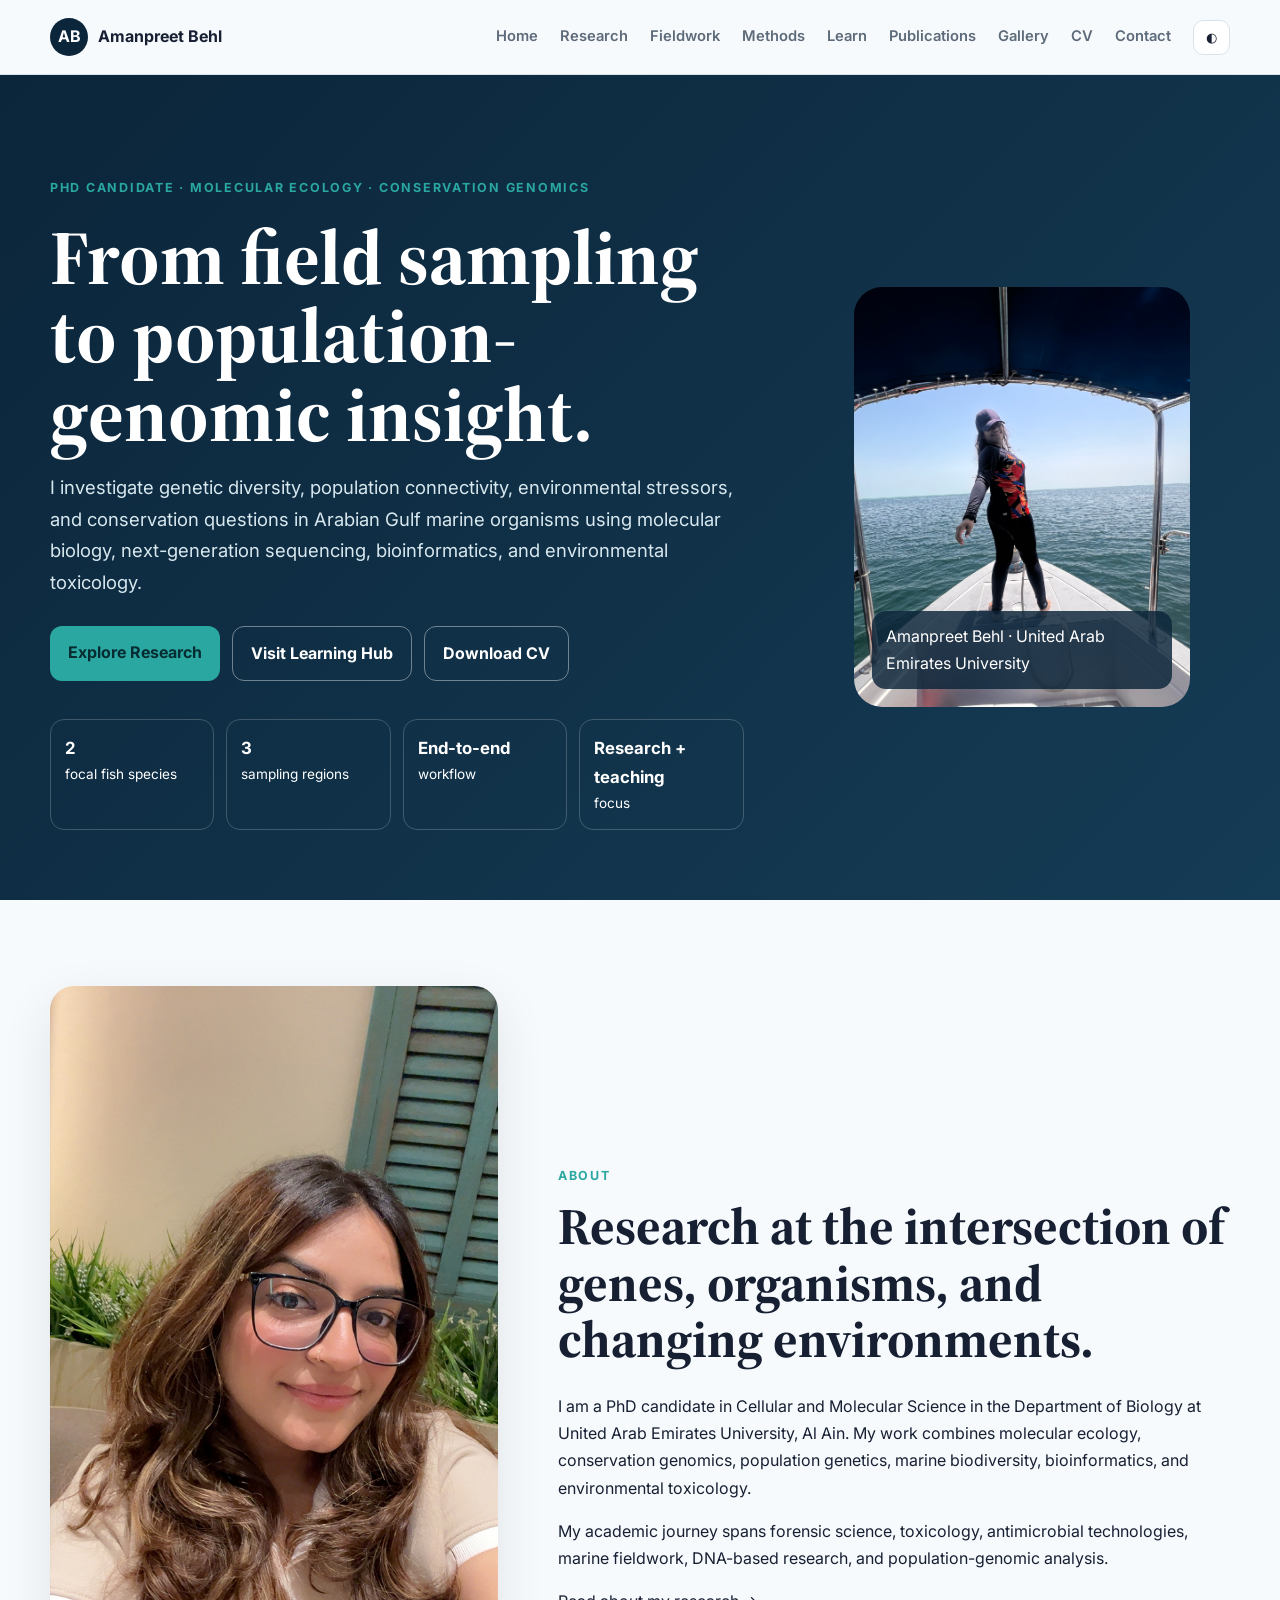
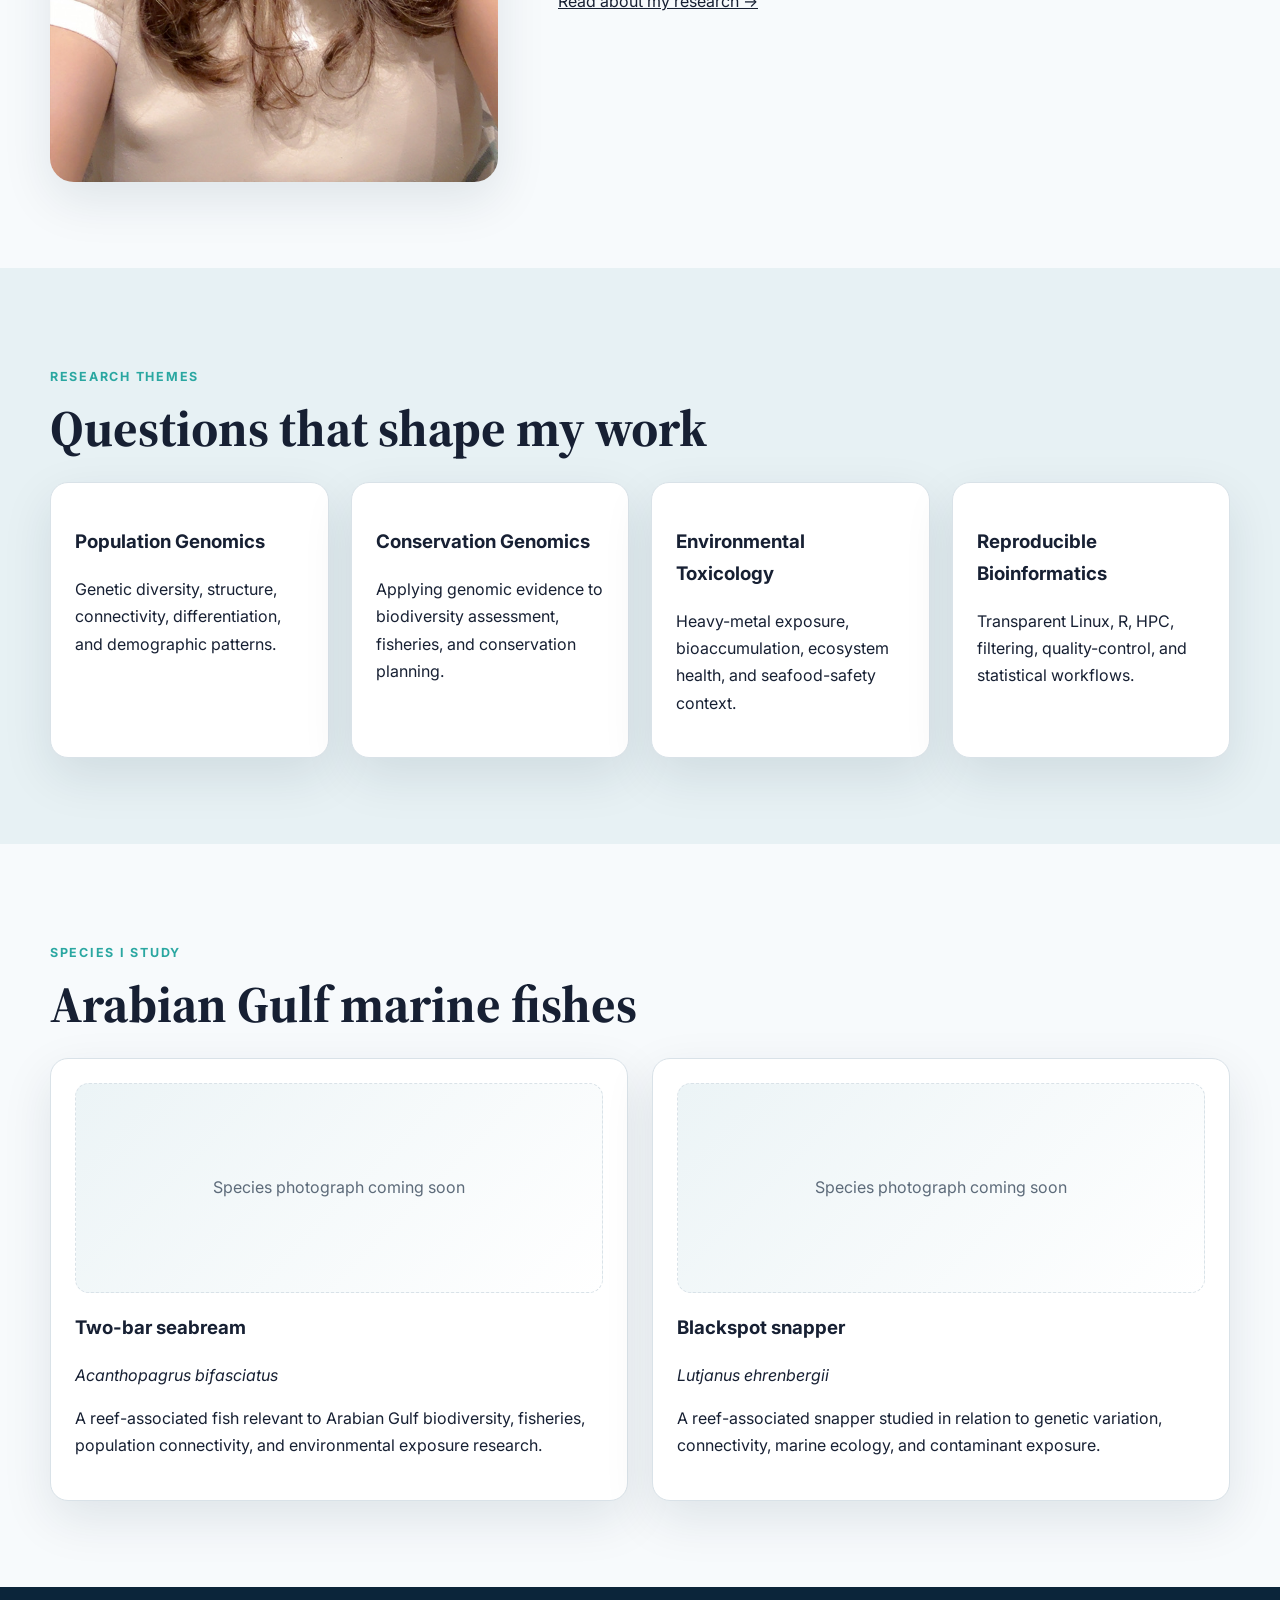
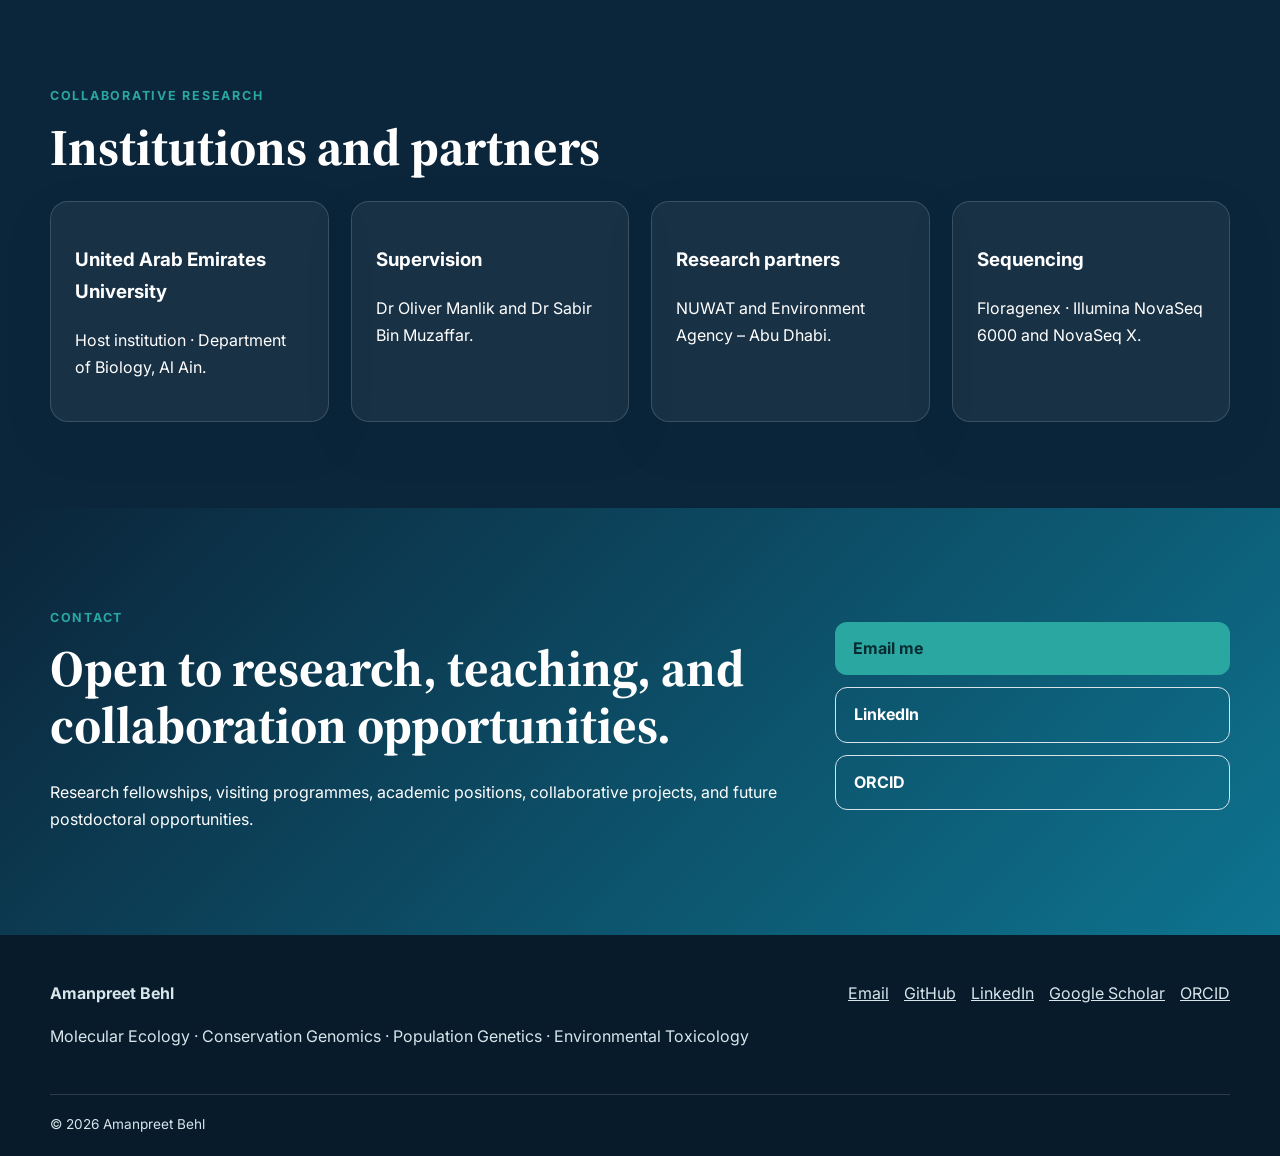
==== commit d92a2941: "Add files via upload" ====
--- a/index.html
+++ b/index.html
@@ -1,202 +1,7 @@
-<!DOCTYPE html>
-<html lang="en">
-<head>
-  <meta charset="UTF-8" />
-  <meta name="viewport" content="width=device-width, initial-scale=1.0" />
-  <meta name="description" content="Amanpreet Behl — population genomics, bioinformatics, marine conservation and environmental toxicology." />
-  <meta name="theme-color" content="#071a2b" />
-  <title>Amanpreet Behl | Population Genomics & Bioinformatics</title>
-  <link rel="preconnect" href="https://fonts.googleapis.com">
-  <link rel="preconnect" href="https://fonts.gstatic.com" crossorigin>
-  <link href="https://fonts.googleapis.com/css2?family=DM+Sans:wght@400;500;600;700&family=Playfair+Display:wght@600;700&display=swap" rel="stylesheet">
-  <link rel="stylesheet" href="styles.css" />
-</head>
-<body>
-  <div class="progress" id="progress"></div>
-  <header class="site-header" id="top">
-    <nav class="nav shell">
-      <a class="brand" href="#top" aria-label="Home">
-        <span class="brand-mark">AB</span>
-        <span>Amanpreet Behl</span>
-      </a>
-      <button class="menu-toggle" aria-label="Toggle navigation" aria-expanded="false">☰</button>
-      <div class="nav-links">
-        <a href="#about">About</a>
-        <a href="#research">Research</a>
-        <a href="#projects">Projects</a>
-        <a href="#expertise">Expertise</a>
-        <a href="#contact">Contact</a>
-        <button id="themeToggle" class="theme-toggle" aria-label="Toggle dark mode">◐</button>
-      </div>
-    </nav>
-  </header>
-
-  <main>
-    <section class="hero section-dark">
-      <div class="hero-glow glow-one"></div>
-      <div class="hero-glow glow-two"></div>
-      <div class="shell hero-grid">
-        <div class="hero-copy reveal">
-          <p class="kicker">Population Genomics · Bioinformatics · Marine Science</p>
-          <h1>Decoding marine biodiversity through genomics.</h1>
-          <p class="lead">I investigate genetic diversity, connectivity and evolutionary patterns in marine organisms by integrating next-generation sequencing, computational biology and environmental science.</p>
-          <div class="hero-actions">
-            <a class="btn btn-primary" href="#projects">Explore my research</a>
-            <a class="btn btn-ghost" href="mailto:behlamanpreet1@gmail.com">Contact me</a>
-          </div>
-          <div class="hero-tags" aria-label="Research areas">
-            <span>ddRAD-seq</span><span>Population structure</span><span>Conservation genomics</span><span>Environmental toxicology</span>
-          </div>
-        </div>
-        <div class="hero-visual reveal">
-          <div class="photo-frame">
-            <img src="assets/hero.jpg" alt="Amanpreet Behl at an academic event" />
-            <div class="photo-caption">
-              <strong>Amanpreet Behl</strong>
-              <span>PhD Candidate · United Arab Emirates University</span>
-            </div>
-          </div>
-          <div class="floating-chip chip-a">Genome-wide SNPs</div>
-          <div class="floating-chip chip-b">R · Linux · HPC</div>
-        </div>
-      </div>
-      <div class="wave" aria-hidden="true"></div>
-    </section>
-
-    <section id="about" class="section">
-      <div class="shell split-grid">
-        <div class="about-image reveal">
-          <img src="assets/about.jpg" alt="Portrait of Amanpreet Behl" />
-          <div class="image-note">Researcher in genomics, marine science and environmental health</div>
-        </div>
-        <div class="reveal">
-          <p class="eyebrow">About</p>
-          <h2>Research at the intersection of genomics, ecology and environmental health.</h2>
-          <p>I am a PhD candidate in Cellular and Molecular Biology at the United Arab Emirates University. My doctoral research uses genome-wide SNP data and population-genomic analyses to understand diversity, connectivity, differentiation and evolutionary dynamics in Arabian Gulf marine fishes.</p>
-          <p>My work spans the complete research process—from biological sampling and molecular workflows to high-performance computing, variant filtering, statistical analysis, visualisation and biological interpretation. I also have experience in environmental toxicology and trace-element research in marine organisms.</p>
-          <div class="stats">
-            <div><strong class="counter" data-target="450">0</strong><span>ddRAD-sequenced individuals</span></div>
-            <div><strong class="counter" data-target="2">0</strong><span>marine fish species</span></div>
-            <div><strong>End-to-end</strong><span>genomics workflows</span></div>
-          </div>
-        </div>
-      </div>
-    </section>
-
-    <section id="research" class="section soft-bg">
-      <div class="shell">
-        <div class="section-heading reveal">
-          <p class="eyebrow">Research focus</p>
-          <h2>Questions that guide my work</h2>
-          <p>How are marine populations connected? Where does genomic differentiation emerge? How do environmental conditions and human pressures influence biodiversity?</p>
-        </div>
-        <div class="cards three">
-          <article class="research-card reveal">
-            <span class="number">01</span>
-            <h3>Population Genomics</h3>
-            <p>Using genome-wide SNP data to quantify genetic structure, diversity, differentiation, connectivity and demographic patterns.</p>
-          </article>
-          <article class="research-card reveal">
-            <span class="number">02</span>
-            <h3>Conservation Genomics</h3>
-            <p>Translating genomic evidence into insights relevant to fisheries management, biodiversity conservation and marine-resource sustainability.</p>
-          </article>
-          <article class="research-card reveal">
-            <span class="number">03</span>
-            <h3>Environmental Toxicology</h3>
-            <p>Studying trace elements and environmental stressors in marine organisms, including implications for exposure and seafood safety.</p>
-          </article>
-        </div>
-      </div>
-    </section>
-
-    <section id="projects" class="section section-dark">
-      <div class="shell">
-        <div class="section-heading light reveal">
-          <p class="eyebrow">Selected projects</p>
-          <h2>From raw sequencing data to ecological insight</h2>
-        </div>
-        <div class="projects-grid">
-          <article class="project-card featured reveal">
-            <div class="project-copy">
-              <span class="pill">Doctoral research</span>
-              <h3>Population genomics of Arabian Gulf marine fishes</h3>
-              <p>End-to-end ddRAD-seq research across two marine fish species, including read processing, alignment, SNP discovery, filtering, population structure, genetic diversity, differentiation, connectivity and effective population-size analyses.</p>
-              <ul class="mini-list">
-                <li>Sampling-to-VCF workflow</li>
-                <li>PCA, DAPC, ADMIXTURE and F<sub>ST</sub></li>
-                <li>Reproducible HPC analysis</li>
-              </ul>
-            </div>
-            <img src="assets/field.jpg" alt="Amanpreet Behl during field or research activity" />
-          </article>
-          <article class="project-card reveal">
-            <span class="pill">Computational genomics</span>
-            <h3>Reproducible bioinformatics pipelines</h3>
-            <p>Development and troubleshooting of Linux-, R-, Bash- and HPC-based workflows for large-scale genomic datasets, quality assurance and publication-ready visualisation.</p>
-          </article>
-          <article class="project-card reveal">
-            <span class="pill">Environmental science</span>
-            <h3>Trace elements in marine organisms</h3>
-            <p>Assessment of essential and potentially toxic elements to examine environmental exposure, physiological regulation, ecological relevance and seafood-safety implications.</p>
-          </article>
-        </div>
-      </div>
-    </section>
-
-    <section id="expertise" class="section">
-      <div class="shell">
-        <div class="section-heading reveal">
-          <p class="eyebrow">Technical expertise</p>
-          <h2>Methods, tools and analytical strengths</h2>
-          <p>I combine molecular biology, computational workflows, statistical genetics and scientific communication.</p>
-        </div>
-        <div class="expertise-grid">
-          <div class="skill-panel reveal"><h3>Genomics</h3><p>ddRAD-seq, SNP discovery, variant filtering, population structure, genetic diversity, F<sub>ST</sub>, DAPC, ADMIXTURE, PCA and effective population size.</p></div>
-          <div class="skill-panel reveal"><h3>Bioinformatics</h3><p>STACKS, PLINK, VCFtools, ADMIXTURE, adegenet, dartR, NextGenMap, Linux, Bash, HPC environments and reproducible workflows.</p></div>
-          <div class="skill-panel reveal"><h3>Data analysis</h3><p>R programming, data cleaning, statistical genetics, multivariate analysis, scientific visualisation and quality-control diagnostics.</p></div>
-          <div class="skill-panel reveal"><h3>Environmental research</h3><p>Marine sampling, DNA extraction, trace-element assessment, heavy-metal research, ecological interpretation and environmental-risk context.</p></div>
-        </div>
-      </div>
-    </section>
-
-    <section class="section soft-bg">
-      <div class="shell">
-        <div class="section-heading reveal">
-          <p class="eyebrow">Research journey</p>
-          <h2>Building an interdisciplinary genomics profile</h2>
-        </div>
-        <div class="timeline">
-          <div class="timeline-item reveal"><span>01</span><div><h3>Field and laboratory research</h3><p>Marine sampling, DNA extraction, molecular workflows and environmental measurements.</p></div></div>
-          <div class="timeline-item reveal"><span>02</span><div><h3>Next-generation sequencing</h3><p>ddRAD-seq data generation, quality control, reference alignment and SNP discovery.</p></div></div>
-          <div class="timeline-item reveal"><span>03</span><div><h3>Population-genomic analysis</h3><p>Population structure, differentiation, diversity, connectivity and demographic inference.</p></div></div>
-          <div class="timeline-item reveal"><span>04</span><div><h3>Future direction</h3><p>International research collaborations in conservation genomics, environmental genomics and marine adaptation.</p></div></div>
-        </div>
-      </div>
-    </section>
-
-    <section id="contact" class="contact section-dark">
-      <div class="shell contact-grid reveal">
-        <div>
-          <p class="eyebrow">Contact</p>
-          <h2>Open to international research opportunities and collaboration.</h2>
-          <p>I am interested in research fellowships, visiting-research programmes, research positions and future postdoctoral collaborations in genomics, bioinformatics, marine science and environmental research.</p>
-        </div>
-        <div class="contact-actions">
-          <a class="btn btn-primary" href="mailto:behlamanpreet1@gmail.com">behlamanpreet1@gmail.com</a>
-          <a class="btn btn-ghost" href="https://github.com/Behl2023" target="_blank" rel="noreferrer">GitHub profile ↗</a>
-        </div>
-      </div>
-    </section>
-  </main>
-
-  <footer>
-    <div class="shell footer-row">
-      <div><strong>Amanpreet Behl</strong><span>Population Genomics · Bioinformatics · Marine Science</span></div>
-      <span>© <span id="year"></span> Amanpreet Behl</span>
-    </div>
-  </footer>
-
-  <script src="script.js"></script>
-</body>
-</html>
+<!DOCTYPE html><html lang="en"><head><meta charset="UTF-8"><meta name="viewport" content="width=device-width, initial-scale=1.0"><meta name="description" content="Academic website of Amanpreet Behl."><meta name="theme-color" content="#0B253A"><title>Amanpreet Behl | Molecular Ecology & Conservation Genomics</title><link rel="preconnect" href="https://fonts.googleapis.com"><link rel="preconnect" href="https://fonts.gstatic.com" crossorigin><link href="https://fonts.googleapis.com/css2?family=Inter:wght@400;500;600;700&family=Source+Serif+4:wght@600;700&display=swap" rel="stylesheet"><link rel="stylesheet" href="styles.css"></head><body><a class="skip" href="#main">Skip to content</a><header class="header"><div class="shell nav"><a class="brand" href="index.html"><span>AB</span>Amanpreet Behl</a><button class="menu" aria-label="Toggle navigation" aria-expanded="false">☰</button><nav class="links"><a href="index.html">Home</a><a href="research.html">Research</a><a href="fieldwork.html">Fieldwork</a><a href="methods.html">Methods</a><a href="learn.html">Learn</a><a href="publications.html">Publications</a><a href="gallery.html">Gallery</a><a href="assets/docs/Amanpreet_Behl_CV.pdf" target="_blank" rel="noopener">CV</a><a href="index.html#contact">Contact</a><button class="theme" aria-label="Toggle colour theme">◐</button></nav></div></header><main id="main">
+<section class="hero"><div class="shell hero-grid"><div><p class="eyebrow">PhD Candidate · Molecular Ecology · Conservation Genomics</p><h1>From field sampling to population-genomic insight.</h1><p class="lead">I investigate genetic diversity, population connectivity, environmental stressors, and conservation questions in Arabian Gulf marine organisms using molecular biology, next-generation sequencing, bioinformatics, and environmental toxicology.</p><div class="actions"><a class="btn primary" href="research.html">Explore Research</a><a class="btn secondary" href="learn.html">Visit Learning Hub</a><a class="btn secondary" href="assets/docs/Amanpreet_Behl_CV.pdf" target="_blank">Download CV</a></div><div class="identity-strip"><span><b>2</b> focal fish species</span><span><b>3</b> sampling regions</span><span><b>End-to-end</b> workflow</span><span><b>Research + teaching</b> focus</span></div></div><figure class="hero-photo"><img src="assets/images/hero.jpg" alt="Amanpreet Behl at an academic event"><figcaption>Amanpreet Behl · United Arab Emirates University</figcaption></figure></div></section>
+<section class="section"><div class="shell two-col"><img class="portrait" src="assets/images/about.jpg" alt="Portrait of Amanpreet Behl"><div><p class="eyebrow">About</p><h2>Research at the intersection of genes, organisms, and changing environments.</h2><p>I am a PhD candidate in Cellular and Molecular Science in the Department of Biology at United Arab Emirates University, Al Ain. My work combines molecular ecology, conservation genomics, population genetics, marine biodiversity, bioinformatics, and environmental toxicology.</p><p>My academic journey spans forensic science, toxicology, antimicrobial technologies, marine fieldwork, DNA-based research, and population-genomic analysis.</p><a class="text-link" href="research.html">Read about my research →</a></div></div></section>
+<section class="section tint"><div class="shell"><p class="eyebrow">Research themes</p><h2>Questions that shape my work</h2><div class="cards four"><article><h3>Population Genomics</h3><p>Genetic diversity, structure, connectivity, differentiation, and demographic patterns.</p></article><article><h3>Conservation Genomics</h3><p>Applying genomic evidence to biodiversity assessment, fisheries, and conservation planning.</p></article><article><h3>Environmental Toxicology</h3><p>Heavy-metal exposure, bioaccumulation, ecosystem health, and seafood-safety context.</p></article><article><h3>Reproducible Bioinformatics</h3><p>Transparent Linux, R, HPC, filtering, quality-control, and statistical workflows.</p></article></div></div></section>
+<section class="section"><div class="shell"><p class="eyebrow">Species I study</p><h2>Arabian Gulf marine fishes</h2><div class="species-grid"><article class="species-card"><div class="species-placeholder">Species photograph coming soon</div><h3>Two-bar seabream</h3><p><em>Acanthopagrus bifasciatus</em></p><p>A reef-associated fish relevant to Arabian Gulf biodiversity, fisheries, population connectivity, and environmental exposure research.</p></article><article class="species-card"><div class="species-placeholder">Species photograph coming soon</div><h3>Blackspot snapper</h3><p><em>Lutjanus ehrenbergii</em></p><p>A reef-associated snapper studied in relation to genetic variation, connectivity, marine ecology, and contaminant exposure.</p></article></div></div></section>
+<section class="section dark"><div class="shell"><p class="eyebrow">Collaborative research</p><h2>Institutions and partners</h2><div class="cards four"><article><h3>United Arab Emirates University</h3><p>Host institution · Department of Biology, Al Ain.</p></article><article><h3>Supervision</h3><p>Dr Oliver Manlik and Dr Sabir Bin Muzaffar.</p></article><article><h3>Research partners</h3><p>NUWAT and Environment Agency – Abu Dhabi.</p></article><article><h3>Sequencing</h3><p>Floragenex · Illumina NovaSeq 6000 and NovaSeq X.</p></article></div></div></section>
+<section id="contact" class="section contact"><div class="shell contact-grid"><div><p class="eyebrow">Contact</p><h2>Open to research, teaching, and collaboration opportunities.</h2><p>Research fellowships, visiting programmes, academic positions, collaborative projects, and future postdoctoral opportunities.</p></div><div class="actions vertical"><a class="btn primary" href="mailto:behlamanpreet1@gmail.com">Email me</a><a class="btn secondary" href="https://www.linkedin.com/in/amanpreet-behl-86754b170/" target="_blank">LinkedIn</a><a class="btn secondary" href="https://orcid.org/0000-0003-2363-1801" target="_blank">ORCID</a></div></div></section></main><footer class="footer"><div class="shell footer-grid"><div><strong>Amanpreet Behl</strong><p>Molecular Ecology · Conservation Genomics · Population Genetics · Environmental Toxicology</p></div><div class="footer-links"><a href="mailto:behlamanpreet1@gmail.com">Email</a><a href="https://github.com/Behl2023" target="_blank" rel="noopener">GitHub</a><a href="https://www.linkedin.com/in/amanpreet-behl-86754b170/" target="_blank" rel="noopener">LinkedIn</a><a href="https://scholar.google.com/citations?view_op=list_works&hl=en&user=DI_GD0oAAAAJ" target="_blank" rel="noopener">Google Scholar</a><a href="https://orcid.org/0000-0003-2363-1801" target="_blank" rel="noopener">ORCID</a></div></div><div class="shell copyright">© <span id="year"></span> Amanpreet Behl</div></footer><script src="script.js"></script></body></html>
--- a/styles.css
+++ b/styles.css
@@ -1,4 +1,6 @@
-:root{--bg:#f7f9fb;--surface:#fff;--ink:#0b1f2f;--muted:#5f6e7b;--line:#dce5eb;--navy:#071a2b;--teal:#28c7b7;--teal2:#6ee7db;--gold:#d6ad5c;--shadow:0 22px 60px rgba(4,25,41,.14)}
-*{box-sizing:border-box}html{scroll-behavior:smooth}body{margin:0;font-family:"DM Sans",sans-serif;color:var(--ink);background:var(--bg);line-height:1.7}body.dark{--bg:#07111b;--surface:#0d1c2a;--ink:#edf7f8;--muted:#9eb0bc;--line:#203747;--navy:#030b12;--shadow:0 22px 60px rgba(0,0,0,.35)}img{max-width:100%;display:block}a{text-decoration:none;color:inherit}.shell{width:min(1160px,calc(100% - 40px));margin:auto}.section{padding:110px 0}.section-dark{position:relative;background:linear-gradient(135deg,#061726,#09283b);color:#f5fbfc;overflow:hidden}.soft-bg{background:linear-gradient(180deg,rgba(40,199,183,.06),rgba(255,255,255,0))}.progress{position:fixed;inset:0 auto auto 0;height:3px;background:linear-gradient(90deg,var(--teal),var(--gold));width:0;z-index:1000}.site-header{position:fixed;top:0;left:0;right:0;z-index:999;background:rgba(7,26,43,.78);backdrop-filter:blur(18px);border-bottom:1px solid rgba(255,255,255,.08)}.nav{height:76px;display:flex;align-items:center;justify-content:space-between;color:#fff}.brand{display:flex;gap:12px;align-items:center;font-weight:700}.brand-mark{width:38px;height:38px;border:1px solid rgba(255,255,255,.25);border-radius:12px;display:grid;place-items:center;background:rgba(255,255,255,.06)}.nav-links{display:flex;gap:25px;align-items:center;font-size:.95rem}.nav-links a{opacity:.84}.nav-links a:hover{opacity:1;color:var(--teal2)}.theme-toggle,.menu-toggle{border:1px solid rgba(255,255,255,.18);color:#fff;background:rgba(255,255,255,.07);border-radius:11px;padding:8px 11px;cursor:pointer}.menu-toggle{display:none}.hero{min-height:100vh;display:flex;align-items:center;padding:140px 0 100px}.hero-grid{display:grid;grid-template-columns:1.08fr .92fr;gap:70px;align-items:center}.kicker,.eyebrow{letter-spacing:.18em;text-transform:uppercase;font-weight:700;font-size:.76rem;color:var(--teal2)}h1,h2,h3{line-height:1.12;margin:0 0 20px}h1,h2{font-family:"Playfair Display",serif}h1{font-size:clamp(3.2rem,7vw,6.5rem);max-width:850px}h2{font-size:clamp(2.2rem,4vw,4rem)}h3{font-size:1.35rem}.lead{font-size:1.18rem;max-width:720px;color:#c7d7df}.hero-actions{display:flex;gap:14px;flex-wrap:wrap;margin:30px 0}.btn{display:inline-flex;align-items:center;justify-content:center;padding:14px 22px;border-radius:14px;font-weight:700;transition:.25s}.btn-primary{background:linear-gradient(135deg,var(--teal),var(--teal2));color:#06212a;box-shadow:0 10px 30px rgba(40,199,183,.25)}.btn-primary:hover{transform:translateY(-2px)}.btn-ghost{border:1px solid rgba(255,255,255,.24);color:#fff;background:rgba(255,255,255,.05)}.hero-tags{display:flex;gap:10px;flex-wrap:wrap}.hero-tags span,.pill{font-size:.8rem;border:1px solid rgba(255,255,255,.16);padding:8px 12px;border-radius:999px;background:rgba(255,255,255,.05)}.hero-visual{position:relative}.photo-frame{position:relative;border-radius:30px;overflow:hidden;box-shadow:var(--shadow);border:1px solid rgba(255,255,255,.16);transform:rotate(1deg)}.photo-frame img{width:100%;height:650px;object-fit:cover;object-position:center 16%}.photo-caption{position:absolute;left:20px;right:20px;bottom:20px;padding:16px 18px;border-radius:18px;background:rgba(4,18,28,.72);backdrop-filter:blur(12px);display:flex;flex-direction:column}.photo-caption span{color:#b8cad3;font-size:.9rem}.floating-chip{position:absolute;padding:11px 14px;border-radius:14px;background:#fff;color:#0b1f2f;font-weight:700;box-shadow:var(--shadow);font-size:.85rem}.chip-a{left:-40px;top:90px}.chip-b{right:-25px;bottom:120px}.hero-glow{position:absolute;border-radius:50%;filter:blur(30px);opacity:.35}.glow-one{width:420px;height:420px;background:#0bbdaf;right:4%;top:10%}.glow-two{width:300px;height:300px;background:#c99d4b;left:-5%;bottom:0}.wave{position:absolute;bottom:-1px;left:0;right:0;height:80px;background:var(--bg);clip-path:polygon(0 68%,100% 20%,100% 100%,0 100%)}.split-grid{display:grid;grid-template-columns:.78fr 1.22fr;gap:80px;align-items:center}.about-image{position:relative}.about-image img{border-radius:26px;height:610px;width:100%;object-fit:cover;object-position:center 20%;box-shadow:var(--shadow)}.image-note{position:absolute;left:24px;right:24px;bottom:24px;background:rgba(7,26,43,.86);color:#fff;padding:15px 18px;border-radius:16px}.stats{display:grid;grid-template-columns:repeat(3,1fr);gap:16px;margin-top:32px}.stats div{border-top:2px solid var(--teal);padding-top:16px}.stats strong{display:block;font-size:1.8rem}.stats span{display:block;color:var(--muted);font-size:.9rem}.section-heading{max-width:800px;margin-bottom:44px}.section-heading>p:last-child{color:var(--muted);font-size:1.08rem}.section-heading.light>p:last-child{color:#c6d5dc}.cards.three{display:grid;grid-template-columns:repeat(3,1fr);gap:20px}.research-card,.skill-panel,.project-card{background:var(--surface);border:1px solid var(--line);border-radius:22px;padding:28px;box-shadow:0 12px 34px rgba(5,35,51,.06);transition:.25s}.research-card:hover,.skill-panel:hover,.project-card:hover{transform:translateY(-5px);box-shadow:var(--shadow)}.number{display:inline-block;color:var(--teal);font-weight:700;margin-bottom:30px}.research-card p,.skill-panel p,.project-card p{color:var(--muted)}.projects-grid{display:grid;grid-template-columns:repeat(2,1fr);gap:22px}.project-card{background:rgba(255,255,255,.07);border-color:rgba(255,255,255,.12);color:#fff}.project-card p{color:#c4d4dc}.project-card.featured{grid-column:1/-1;display:grid;grid-template-columns:1.25fr .75fr;gap:30px;align-items:center}.project-card.featured img{border-radius:18px;height:390px;width:100%;object-fit:cover}.mini-list{padding-left:18px;color:#d5e2e8}.expertise-grid{display:grid;grid-template-columns:repeat(2,1fr);gap:20px}.skill-panel{min-height:210px}.timeline{position:relative;margin-top:30px}.timeline:before{content:"";position:absolute;left:26px;top:0;bottom:0;width:1px;background:var(--line)}.timeline-item{display:grid;grid-template-columns:54px 1fr;gap:25px;margin-bottom:36px;position:relative}.timeline-item>span{width:54px;height:54px;border-radius:50%;display:grid;place-items:center;background:var(--navy);color:#fff;font-weight:700;z-index:1}.timeline-item p{color:var(--muted);margin-top:-10px}.contact{padding:100px 0}.contact-grid{display:grid;grid-template-columns:1.2fr .8fr;gap:60px;align-items:center}.contact-grid p{color:#c3d5dd}.contact-actions{display:flex;flex-direction:column;gap:14px;align-items:stretch}.footer-row{display:flex;justify-content:space-between;gap:20px;align-items:center;padding:32px 0;color:var(--muted)}.footer-row div{display:flex;flex-direction:column}.reveal{opacity:0;transform:translateY(24px);transition:opacity .7s ease,transform .7s ease}.reveal.visible{opacity:1;transform:none}
-@media(max-width:900px){.menu-toggle{display:block}.nav-links{position:absolute;top:76px;left:20px;right:20px;display:none;flex-direction:column;align-items:stretch;background:#0a2234;padding:20px;border-radius:18px}.nav-links.open{display:flex}.hero-grid,.split-grid,.contact-grid{grid-template-columns:1fr}.hero{padding-top:120px}.hero-visual{max-width:620px;margin:auto}.photo-frame img{height:560px}.chip-a{left:10px}.chip-b{right:10px}.cards.three,.projects-grid,.expertise-grid{grid-template-columns:1fr}.project-card.featured{grid-column:auto;grid-template-columns:1fr}.stats{grid-template-columns:1fr 1fr}.section{padding:80px 0}}
-@media(max-width:560px){.shell{width:min(100% - 28px,1160px)}h1{font-size:3.1rem}.hero-actions{flex-direction:column}.btn{width:100%}.photo-frame img{height:480px}.floating-chip{display:none}.stats{grid-template-columns:1fr}.footer-row{flex-direction:column;align-items:flex-start}.about-image img{height:500px}}
+
+:root{--navy:#0B253A;--navy2:#153C55;--ocean:#0E7490;--teal:#0F766E;--aqua:#2AA7A1;--sand:#C89B5E;--paper:#F7FAFC;--white:#fff;--ink:#172033;--muted:#5D6B7A;--border:#D9E2E8;--shadow:0 18px 50px rgba(11,37,58,.10)}
+*{box-sizing:border-box}html{scroll-behavior:smooth}body{margin:0;font-family:Inter,sans-serif;color:var(--ink);background:var(--paper);line-height:1.7}body.dark-mode{--paper:#0d1c29;--white:#12293a;--ink:#eef6fa;--muted:#b8c7d0;--border:#294357;--shadow:0 20px 55px rgba(0,0,0,.35)}a{color:inherit}img{max-width:100%;display:block}.shell{width:min(1180px,calc(100% - 40px));margin:auto}.skip{position:absolute;left:-9999px}.skip:focus{left:20px;top:20px;background:#fff;padding:12px;z-index:999}.header{position:sticky;top:0;z-index:100;background:color-mix(in srgb,var(--paper) 92%,transparent);backdrop-filter:blur(14px);border-bottom:1px solid var(--border)}.nav{display:flex;align-items:center;justify-content:space-between;min-height:74px}.brand{font-weight:700;text-decoration:none;display:flex;align-items:center;gap:10px}.brand span{display:grid;place-items:center;width:38px;height:38px;border-radius:50%;background:var(--navy);color:#fff}.links{display:flex;align-items:center;gap:22px}.links a{text-decoration:none;font-size:.92rem;font-weight:600;color:var(--muted)}.links a:hover{color:var(--ocean)}.menu,.theme{border:1px solid var(--border);background:var(--white);color:var(--ink);border-radius:10px;padding:9px 12px;cursor:pointer}.menu{display:none}.hero,.page-hero{background:linear-gradient(135deg,var(--navy),var(--navy2));color:#fff}.hero{padding:90px 0 70px}.hero-grid{display:grid;grid-template-columns:1.25fr .75fr;gap:70px;align-items:center}.hero h1,.page-hero h1{font-family:"Source Serif 4",serif;font-size:clamp(3rem,6vw,5.8rem);line-height:1.02;margin:.25em 0}.page-hero{padding:78px 0}.page-hero h1{font-size:clamp(2.6rem,5vw,4.8rem);max-width:1000px}.lead{font-size:1.16rem;max-width:820px;color:#d8e8ef}.eyebrow{text-transform:uppercase;letter-spacing:.14em;font-weight:700;font-size:.78rem;color:var(--aqua)}.hero-photo img{aspect-ratio:4/5;object-fit:cover;border-radius:28px}.hero-photo{position:relative}.hero-photo figcaption{position:absolute;left:18px;right:18px;bottom:18px;background:rgba(11,37,58,.82);padding:12px 14px;border-radius:14px}.actions{display:flex;gap:12px;flex-wrap:wrap;margin:28px 0}.actions.vertical{flex-direction:column}.btn{display:inline-block;padding:13px 18px;border-radius:12px;text-decoration:none;font-weight:700}.primary{background:var(--aqua);color:#062c32}.secondary{border:1px solid rgba(255,255,255,.4);color:inherit}.section:not(.dark) .secondary{border-color:var(--border)}.identity-strip{display:grid;grid-template-columns:repeat(4,1fr);gap:12px;margin-top:38px}.identity-strip span{padding:14px;border:1px solid rgba(255,255,255,.2);border-radius:14px;font-size:.85rem}.identity-strip b{display:block;font-size:1.05rem}.section{padding:86px 0}.tint{background:color-mix(in srgb,var(--ocean) 7%,var(--paper))}.dark{background:var(--navy);color:#fff}.section h2{font-family:"Source Serif 4",serif;font-size:clamp(2rem,4vw,3.5rem);line-height:1.1;margin:.2em 0 .5em}.two-col{display:grid;grid-template-columns:.8fr 1.2fr;gap:60px;align-items:center}.portrait,.wide-image{border-radius:24px;box-shadow:var(--shadow)}.cards{display:grid;gap:22px}.cards.two{grid-template-columns:repeat(2,1fr)}.cards.four{grid-template-columns:repeat(4,1fr)}.cards article,.card-link,.species-card,.region-grid article,.pub-list article,.glossary article{background:var(--white);border:1px solid var(--border);border-radius:18px;padding:24px;box-shadow:var(--shadow)}.dark .cards article{background:rgba(255,255,255,.06);border-color:rgba(255,255,255,.15)}.card-link{text-decoration:none}.card-link:hover{transform:translateY(-4px);transition:.2s}.species-grid,.region-grid{display:grid;grid-template-columns:repeat(2,1fr);gap:24px}.region-grid{grid-template-columns:repeat(3,1fr)}.species-placeholder,.empty{min-height:210px;border:1px dashed var(--border);border-radius:14px;display:grid;place-items:center;text-align:center;color:var(--muted);background:linear-gradient(135deg,color-mix(in srgb,var(--ocean) 8%,var(--white)),var(--white))}.workflow{display:flex;gap:10px;flex-wrap:wrap;counter-reset:steps}.workflow span{position:relative;background:var(--white);border:1px solid var(--border);border-radius:999px;padding:10px 15px}.workflow.numbered span:before{counter-increment:steps;content:counter(steps) ". ";font-weight:700;color:var(--ocean)}.notice{background:var(--white);border-left:5px solid var(--sand);padding:26px;border-radius:16px;box-shadow:var(--shadow)}.article{max-width:860px}.article h2{font-size:2rem;margin-top:2em}.article ul{padding-left:22px}.chips{display:flex;flex-wrap:wrap;gap:10px}.chips span{padding:10px 14px;border-radius:999px;background:var(--white);border:1px solid var(--border)}.glossary{display:grid;grid-template-columns:repeat(2,1fr);gap:20px;margin-bottom:30px}.pub-list{display:grid;gap:18px}.pub-list article span{color:var(--ocean);font-weight:700}.pub-list h2{font-size:1.5rem}.gallery{display:grid;grid-template-columns:repeat(3,1fr);gap:18px}.gallery button{border:0;background:var(--white);padding:0;border-radius:18px;overflow:hidden;cursor:pointer;box-shadow:var(--shadow);text-align:left}.gallery button img{aspect-ratio:4/3;object-fit:cover;width:100%}.gallery button span{display:block;padding:14px;font-weight:700}.lightbox{position:fixed;inset:0;background:rgba(0,0,0,.86);display:none;place-items:center;z-index:500;padding:30px}.lightbox.open{display:grid}.lightbox img{max-height:80vh;max-width:90vw}.close{position:absolute;right:25px;top:20px;font-size:2rem;background:none;border:0;color:#fff}.contact{background:linear-gradient(135deg,var(--navy),var(--ocean));color:#fff}.contact-grid{display:grid;grid-template-columns:1.3fr .7fr;gap:50px}.footer{background:#071b2a;color:#d8e5eb;padding:45px 0 20px}.footer-grid{display:flex;justify-content:space-between;gap:30px}.footer-links{display:flex;flex-wrap:wrap;gap:15px}.footer a{color:#d8e5eb}.copyright{border-top:1px solid rgba(255,255,255,.15);margin-top:28px;padding-top:18px;font-size:.85rem}
+@media(max-width:900px){.menu{display:block}.links{display:none;position:absolute;top:74px;left:0;right:0;background:var(--paper);padding:20px;flex-direction:column;align-items:flex-start;border-bottom:1px solid var(--border)}.links.open{display:flex}.hero-grid,.two-col,.contact-grid{grid-template-columns:1fr}.identity-strip,.cards.four{grid-template-columns:repeat(2,1fr)}.gallery,.region-grid{grid-template-columns:repeat(2,1fr)}}
+@media(max-width:600px){.shell{width:min(100% - 26px,1180px)}.hero{padding-top:55px}.identity-strip,.cards.two,.cards.four,.species-grid,.region-grid,.glossary,.gallery{grid-template-columns:1fr}.section{padding:62px 0}.footer-grid{flex-direction:column}.hero h1{font-size:3.2rem}}
+@media(prefers-reduced-motion:reduce){*{scroll-behavior:auto!important;transition:none!important}}
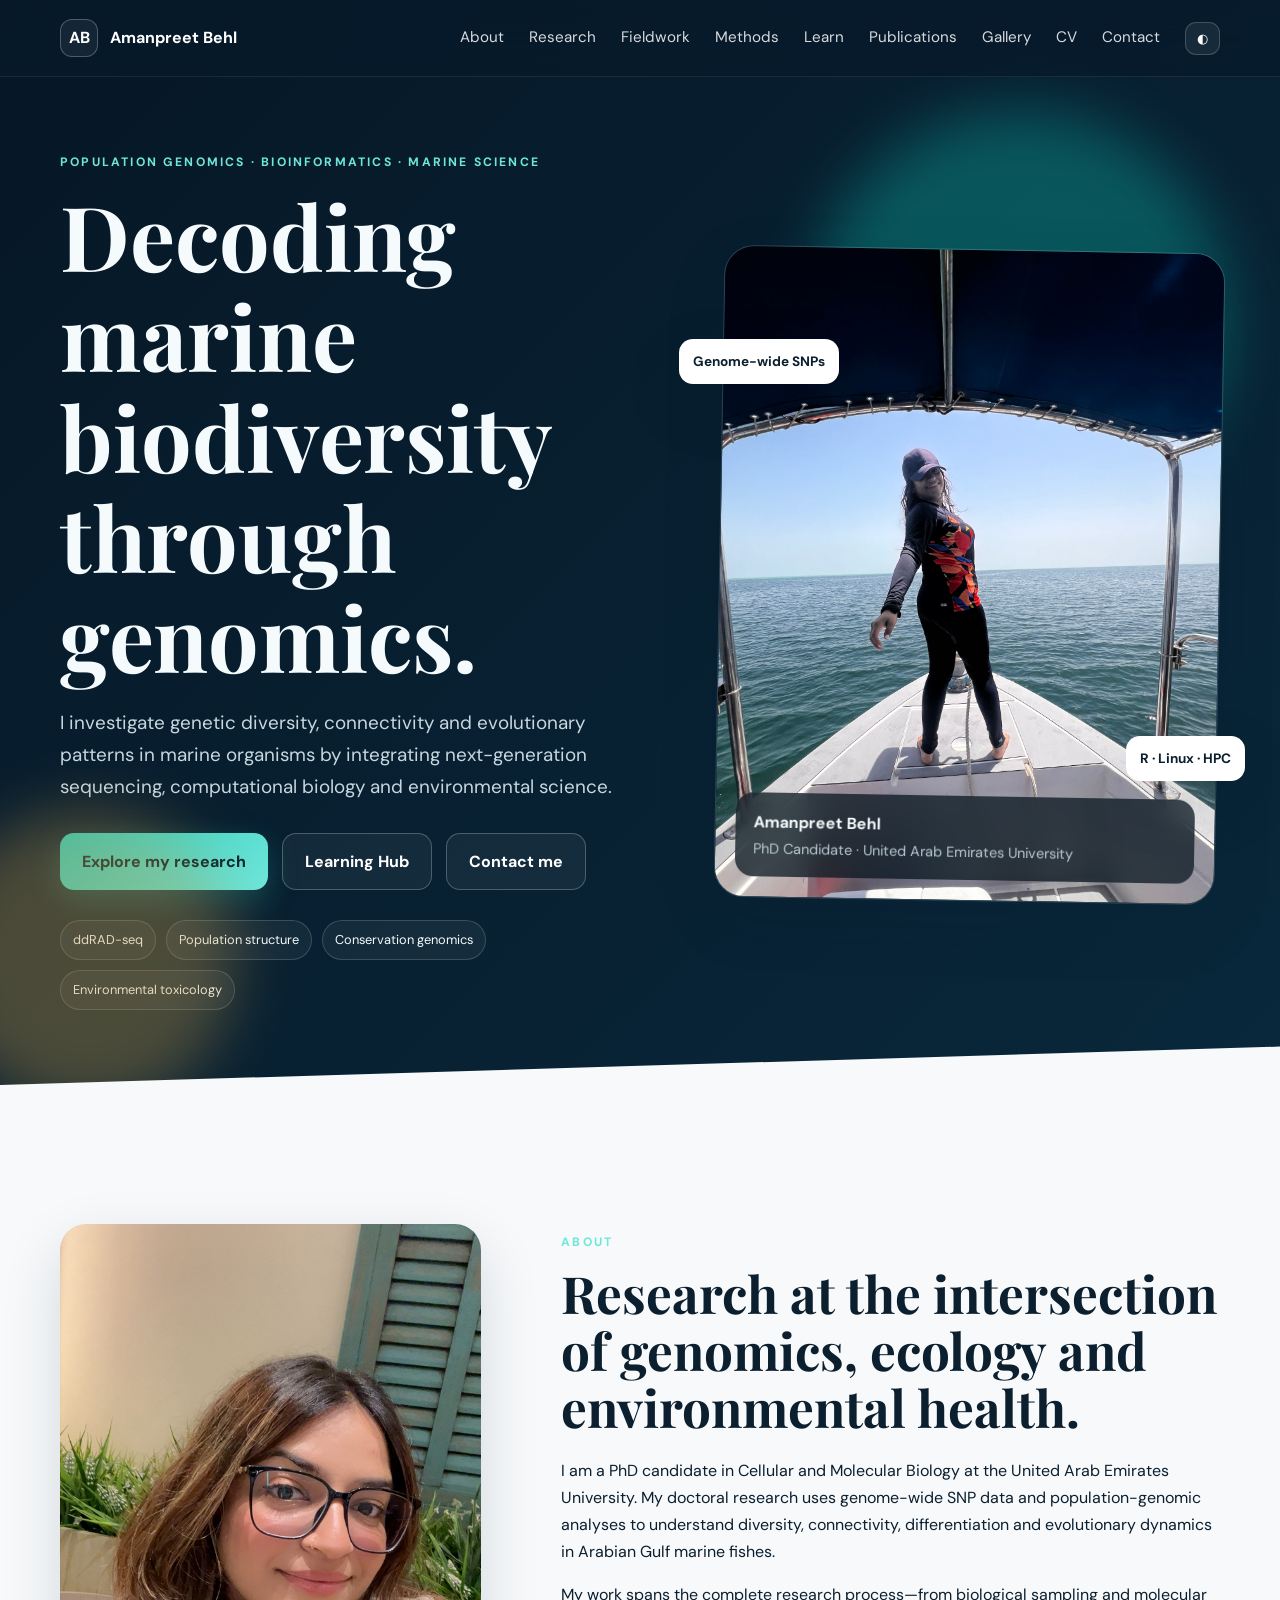
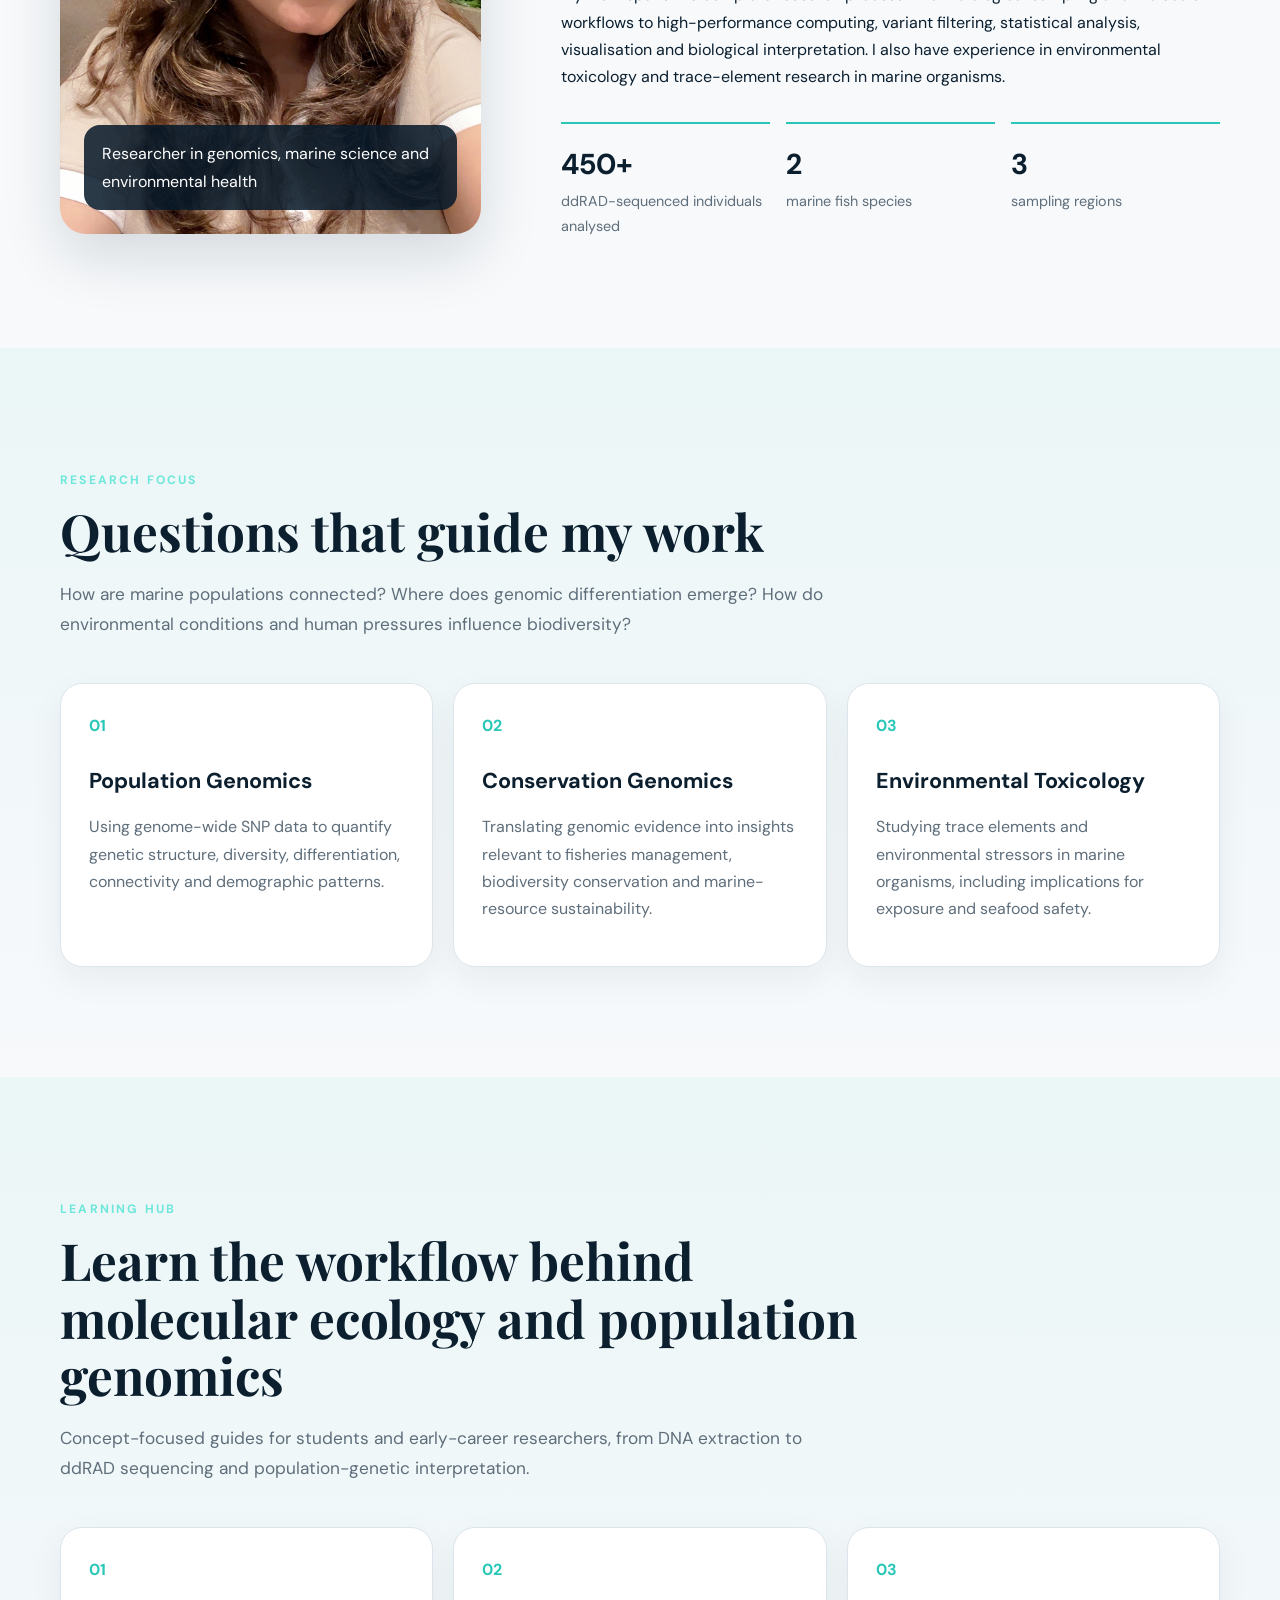
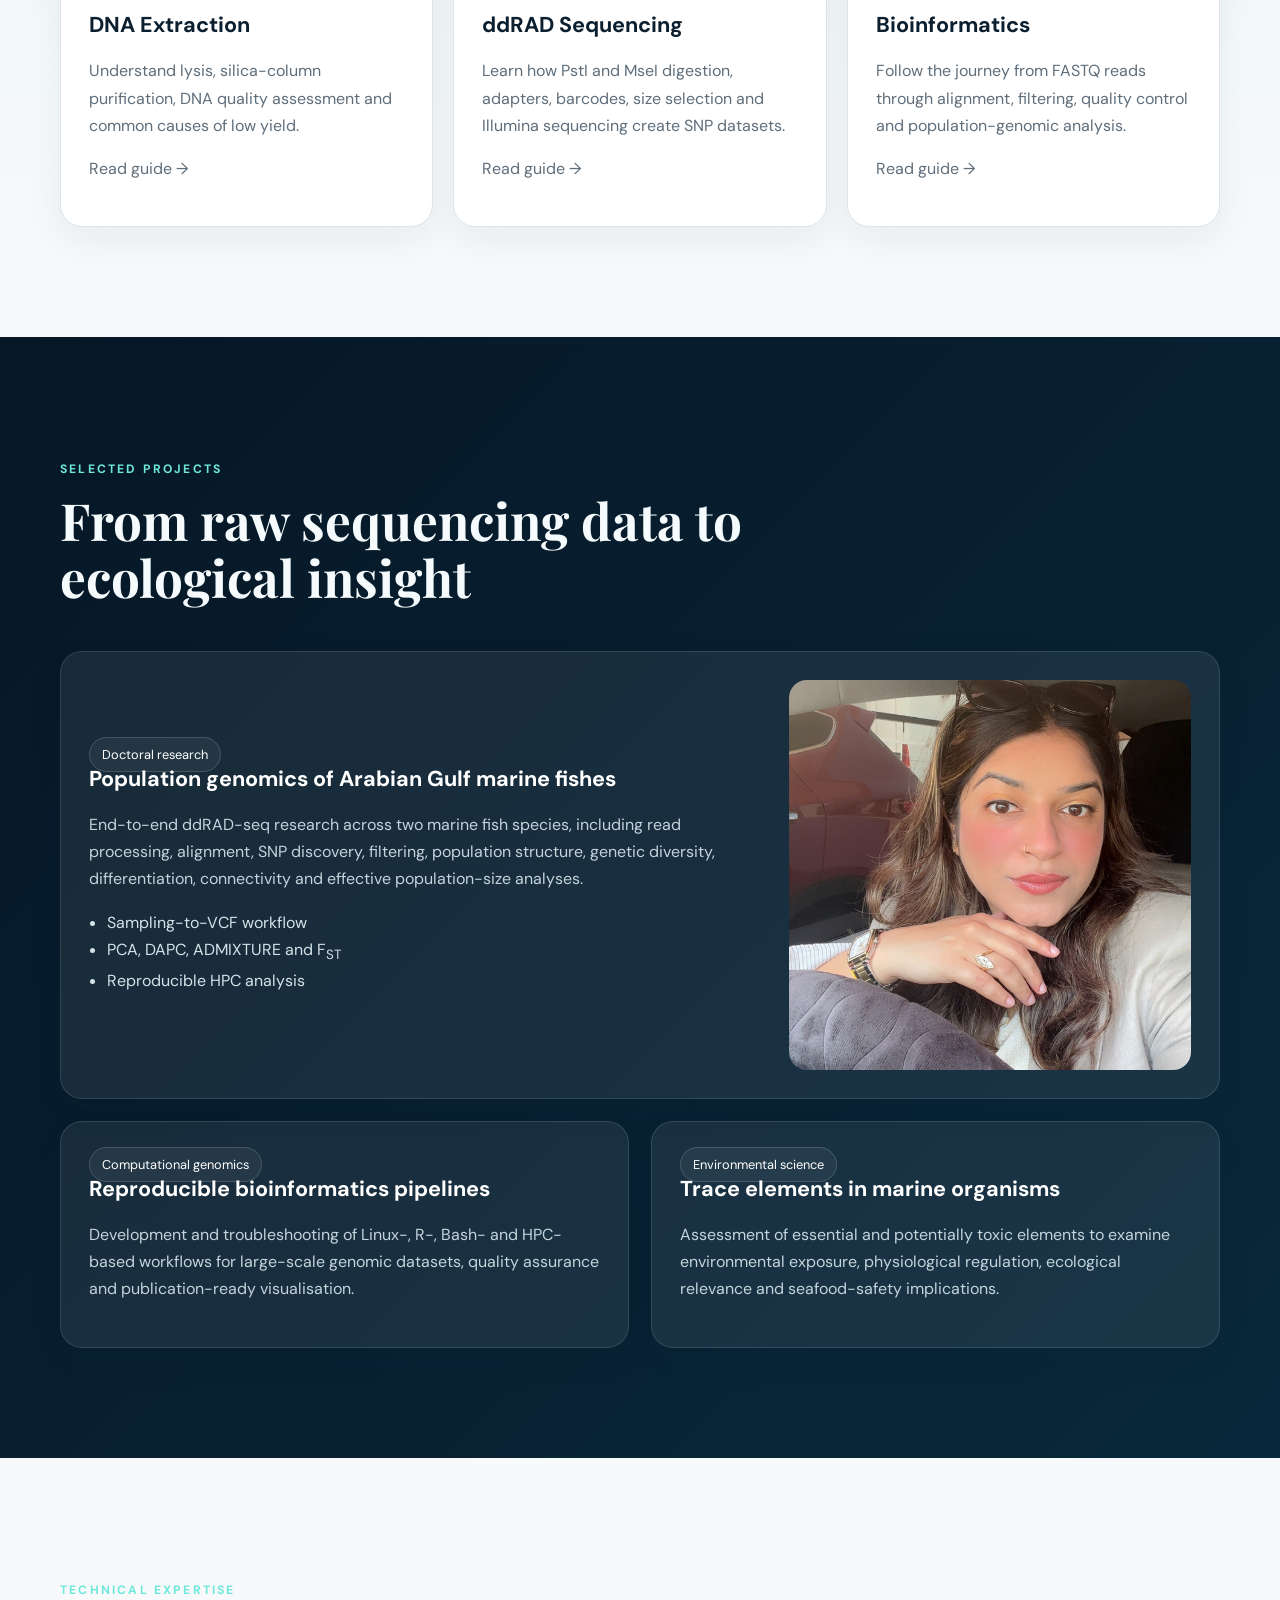
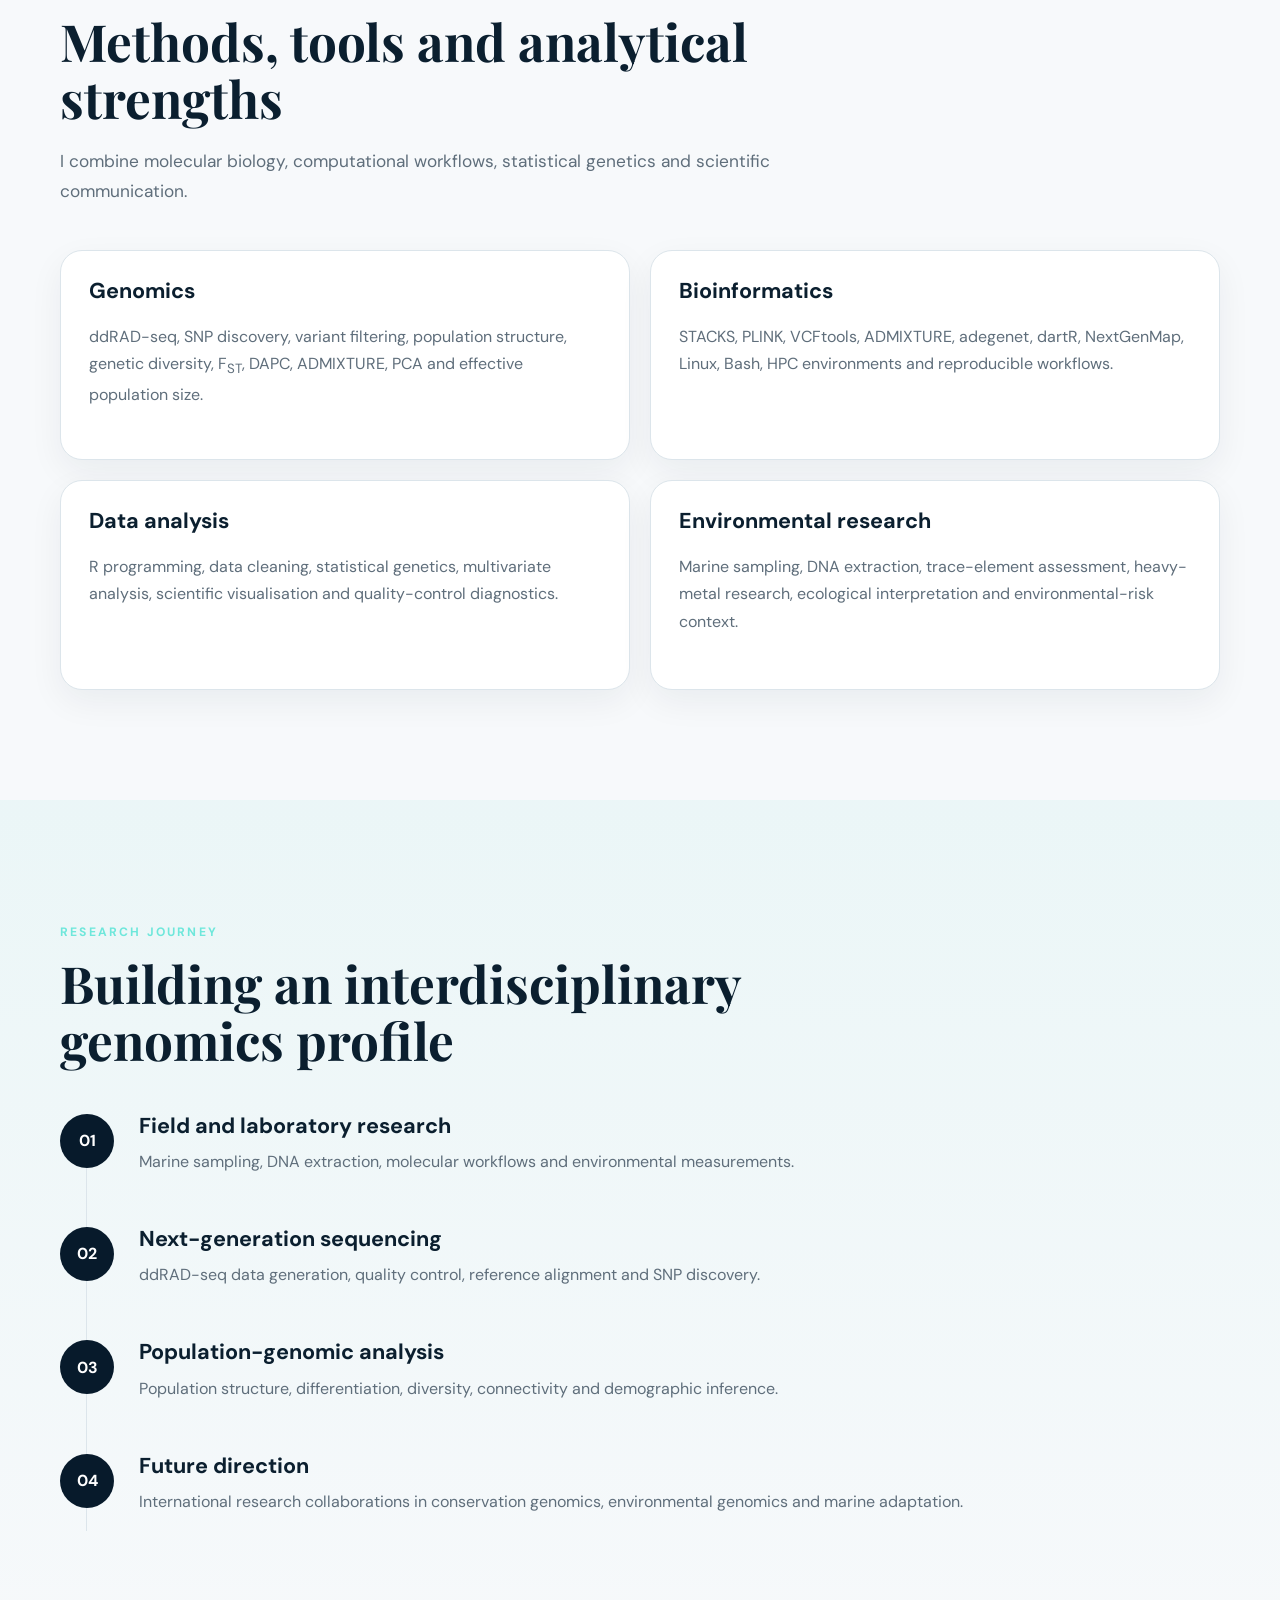
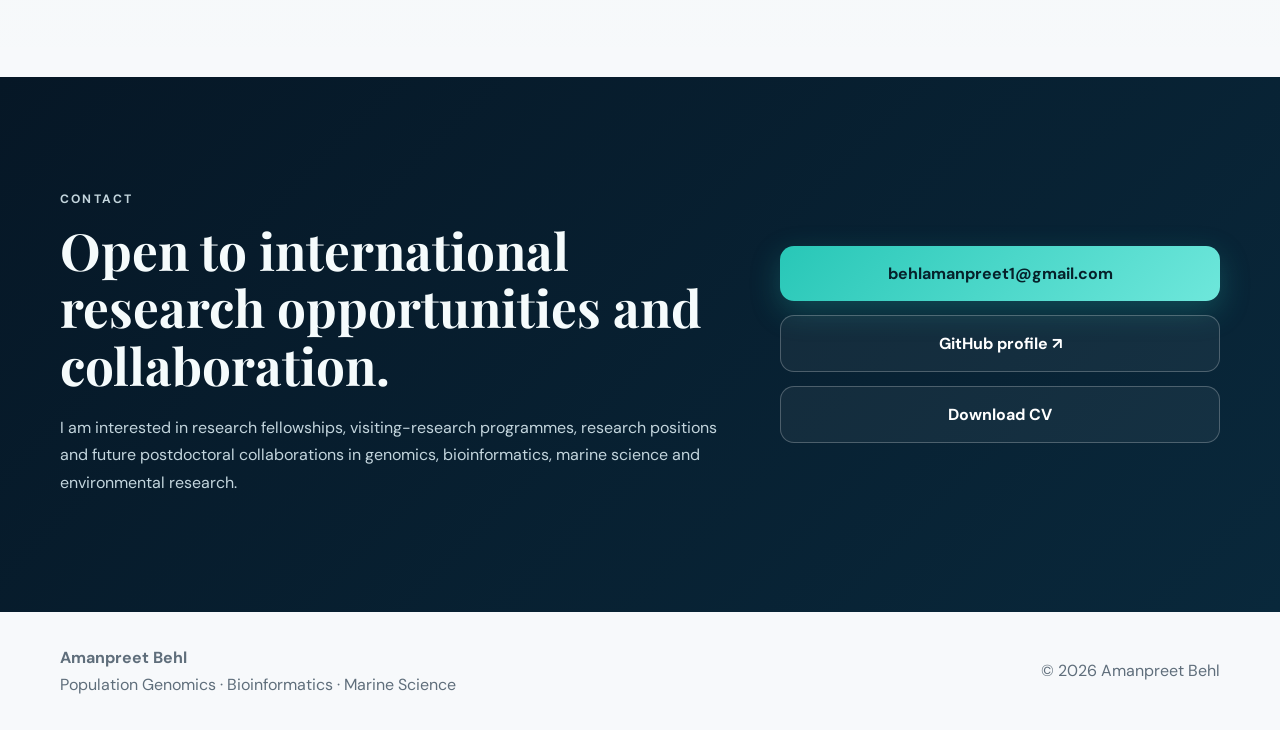
==== commit 54603f04: "Add files via upload" ====
--- a/index.html
+++ b/index.html
@@ -1,7 +1,224 @@
-<!DOCTYPE html><html lang="en"><head><meta charset="UTF-8"><meta name="viewport" content="width=device-width, initial-scale=1.0"><meta name="description" content="Academic website of Amanpreet Behl."><meta name="theme-color" content="#0B253A"><title>Amanpreet Behl | Molecular Ecology & Conservation Genomics</title><link rel="preconnect" href="https://fonts.googleapis.com"><link rel="preconnect" href="https://fonts.gstatic.com" crossorigin><link href="https://fonts.googleapis.com/css2?family=Inter:wght@400;500;600;700&family=Source+Serif+4:wght@600;700&display=swap" rel="stylesheet"><link rel="stylesheet" href="styles.css"></head><body><a class="skip" href="#main">Skip to content</a><header class="header"><div class="shell nav"><a class="brand" href="index.html"><span>AB</span>Amanpreet Behl</a><button class="menu" aria-label="Toggle navigation" aria-expanded="false">☰</button><nav class="links"><a href="index.html">Home</a><a href="research.html">Research</a><a href="fieldwork.html">Fieldwork</a><a href="methods.html">Methods</a><a href="learn.html">Learn</a><a href="publications.html">Publications</a><a href="gallery.html">Gallery</a><a href="assets/docs/Amanpreet_Behl_CV.pdf" target="_blank" rel="noopener">CV</a><a href="index.html#contact">Contact</a><button class="theme" aria-label="Toggle colour theme">◐</button></nav></div></header><main id="main">
-<section class="hero"><div class="shell hero-grid"><div><p class="eyebrow">PhD Candidate · Molecular Ecology · Conservation Genomics</p><h1>From field sampling to population-genomic insight.</h1><p class="lead">I investigate genetic diversity, population connectivity, environmental stressors, and conservation questions in Arabian Gulf marine organisms using molecular biology, next-generation sequencing, bioinformatics, and environmental toxicology.</p><div class="actions"><a class="btn primary" href="research.html">Explore Research</a><a class="btn secondary" href="learn.html">Visit Learning Hub</a><a class="btn secondary" href="assets/docs/Amanpreet_Behl_CV.pdf" target="_blank">Download CV</a></div><div class="identity-strip"><span><b>2</b> focal fish species</span><span><b>3</b> sampling regions</span><span><b>End-to-end</b> workflow</span><span><b>Research + teaching</b> focus</span></div></div><figure class="hero-photo"><img src="assets/images/hero.jpg" alt="Amanpreet Behl at an academic event"><figcaption>Amanpreet Behl · United Arab Emirates University</figcaption></figure></div></section>
-<section class="section"><div class="shell two-col"><img class="portrait" src="assets/images/about.jpg" alt="Portrait of Amanpreet Behl"><div><p class="eyebrow">About</p><h2>Research at the intersection of genes, organisms, and changing environments.</h2><p>I am a PhD candidate in Cellular and Molecular Science in the Department of Biology at United Arab Emirates University, Al Ain. My work combines molecular ecology, conservation genomics, population genetics, marine biodiversity, bioinformatics, and environmental toxicology.</p><p>My academic journey spans forensic science, toxicology, antimicrobial technologies, marine fieldwork, DNA-based research, and population-genomic analysis.</p><a class="text-link" href="research.html">Read about my research →</a></div></div></section>
-<section class="section tint"><div class="shell"><p class="eyebrow">Research themes</p><h2>Questions that shape my work</h2><div class="cards four"><article><h3>Population Genomics</h3><p>Genetic diversity, structure, connectivity, differentiation, and demographic patterns.</p></article><article><h3>Conservation Genomics</h3><p>Applying genomic evidence to biodiversity assessment, fisheries, and conservation planning.</p></article><article><h3>Environmental Toxicology</h3><p>Heavy-metal exposure, bioaccumulation, ecosystem health, and seafood-safety context.</p></article><article><h3>Reproducible Bioinformatics</h3><p>Transparent Linux, R, HPC, filtering, quality-control, and statistical workflows.</p></article></div></div></section>
-<section class="section"><div class="shell"><p class="eyebrow">Species I study</p><h2>Arabian Gulf marine fishes</h2><div class="species-grid"><article class="species-card"><div class="species-placeholder">Species photograph coming soon</div><h3>Two-bar seabream</h3><p><em>Acanthopagrus bifasciatus</em></p><p>A reef-associated fish relevant to Arabian Gulf biodiversity, fisheries, population connectivity, and environmental exposure research.</p></article><article class="species-card"><div class="species-placeholder">Species photograph coming soon</div><h3>Blackspot snapper</h3><p><em>Lutjanus ehrenbergii</em></p><p>A reef-associated snapper studied in relation to genetic variation, connectivity, marine ecology, and contaminant exposure.</p></article></div></div></section>
-<section class="section dark"><div class="shell"><p class="eyebrow">Collaborative research</p><h2>Institutions and partners</h2><div class="cards four"><article><h3>United Arab Emirates University</h3><p>Host institution · Department of Biology, Al Ain.</p></article><article><h3>Supervision</h3><p>Dr Oliver Manlik and Dr Sabir Bin Muzaffar.</p></article><article><h3>Research partners</h3><p>NUWAT and Environment Agency – Abu Dhabi.</p></article><article><h3>Sequencing</h3><p>Floragenex · Illumina NovaSeq 6000 and NovaSeq X.</p></article></div></div></section>
-<section id="contact" class="section contact"><div class="shell contact-grid"><div><p class="eyebrow">Contact</p><h2>Open to research, teaching, and collaboration opportunities.</h2><p>Research fellowships, visiting programmes, academic positions, collaborative projects, and future postdoctoral opportunities.</p></div><div class="actions vertical"><a class="btn primary" href="mailto:behlamanpreet1@gmail.com">Email me</a><a class="btn secondary" href="https://www.linkedin.com/in/amanpreet-behl-86754b170/" target="_blank">LinkedIn</a><a class="btn secondary" href="https://orcid.org/0000-0003-2363-1801" target="_blank">ORCID</a></div></div></section></main><footer class="footer"><div class="shell footer-grid"><div><strong>Amanpreet Behl</strong><p>Molecular Ecology · Conservation Genomics · Population Genetics · Environmental Toxicology</p></div><div class="footer-links"><a href="mailto:behlamanpreet1@gmail.com">Email</a><a href="https://github.com/Behl2023" target="_blank" rel="noopener">GitHub</a><a href="https://www.linkedin.com/in/amanpreet-behl-86754b170/" target="_blank" rel="noopener">LinkedIn</a><a href="https://scholar.google.com/citations?view_op=list_works&hl=en&user=DI_GD0oAAAAJ" target="_blank" rel="noopener">Google Scholar</a><a href="https://orcid.org/0000-0003-2363-1801" target="_blank" rel="noopener">ORCID</a></div></div><div class="shell copyright">© <span id="year"></span> Amanpreet Behl</div></footer><script src="script.js"></script></body></html>+<!DOCTYPE html>
+<html lang="en">
+<head>
+  <meta charset="UTF-8" />
+  <meta name="viewport" content="width=device-width, initial-scale=1.0" />
+  <meta name="description" content="Amanpreet Behl — population genomics, bioinformatics, marine conservation and environmental toxicology." />
+  <meta name="theme-color" content="#071a2b" />
+  <title>Amanpreet Behl | Population Genomics & Bioinformatics</title>
+  <link rel="preconnect" href="https://fonts.googleapis.com">
+  <link rel="preconnect" href="https://fonts.gstatic.com" crossorigin>
+  <link href="https://fonts.googleapis.com/css2?family=DM+Sans:wght@400;500;600;700&family=Playfair+Display:wght@600;700&display=swap" rel="stylesheet">
+  <link rel="stylesheet" href="styles.css" />
+</head>
+<body>
+  <div class="progress" id="progress"></div>
+  <header class="site-header" id="top">
+    <nav class="nav shell">
+      <a class="brand" href="#top" aria-label="Home">
+        <span class="brand-mark">AB</span>
+        <span>Amanpreet Behl</span>
+      </a>
+      <button class="menu-toggle" aria-label="Toggle navigation" aria-expanded="false">☰</button>
+      <div class="nav-links">
+        <a href="#about">About</a>
+        <a href="research.html">Research</a>
+        <a href="fieldwork.html">Fieldwork</a>
+        <a href="methods.html">Methods</a>
+        <a href="learn.html">Learn</a>
+        <a href="publications.html">Publications</a>
+        <a href="gallery.html">Gallery</a>
+        <a href="assets/docs/Amanpreet_Behl_CV.pdf" target="_blank" rel="noopener">CV</a>
+        <a href="#contact">Contact</a>
+        <button id="themeToggle" class="theme-toggle" aria-label="Toggle dark mode">◐</button>
+      </div>
+    </nav>
+  </header>
+
+  <main>
+    <section class="hero section-dark">
+      <div class="hero-glow glow-one"></div>
+      <div class="hero-glow glow-two"></div>
+      <div class="shell hero-grid">
+        <div class="hero-copy reveal">
+          <p class="kicker">Population Genomics · Bioinformatics · Marine Science</p>
+          <h1>Decoding marine biodiversity through genomics.</h1>
+          <p class="lead">I investigate genetic diversity, connectivity and evolutionary patterns in marine organisms by integrating next-generation sequencing, computational biology and environmental science.</p>
+          <div class="hero-actions">
+            <a class="btn btn-primary" href="research.html">Explore my research</a>
+            <a class="btn btn-ghost" href="learn.html">Learning Hub</a>
+            <a class="btn btn-ghost" href="mailto:behlamanpreet1@gmail.com">Contact me</a>
+          </div>
+          <div class="hero-tags" aria-label="Research areas">
+            <span>ddRAD-seq</span><span>Population structure</span><span>Conservation genomics</span><span>Environmental toxicology</span>
+          </div>
+        </div>
+        <div class="hero-visual reveal">
+          <div class="photo-frame">
+            <img src="assets/images/hero.jpg" alt="Amanpreet Behl at an academic event" />
+            <div class="photo-caption">
+              <strong>Amanpreet Behl</strong>
+              <span>PhD Candidate · United Arab Emirates University</span>
+            </div>
+          </div>
+          <div class="floating-chip chip-a">Genome-wide SNPs</div>
+          <div class="floating-chip chip-b">R · Linux · HPC</div>
+        </div>
+      </div>
+      <div class="wave" aria-hidden="true"></div>
+    </section>
+
+    <section id="about" class="section">
+      <div class="shell split-grid">
+        <div class="about-image reveal">
+          <img src="assets/images/about.jpg" alt="Portrait of Amanpreet Behl" />
+          <div class="image-note">Researcher in genomics, marine science and environmental health</div>
+        </div>
+        <div class="reveal">
+          <p class="eyebrow">About</p>
+          <h2>Research at the intersection of genomics, ecology and environmental health.</h2>
+          <p>I am a PhD candidate in Cellular and Molecular Biology at the United Arab Emirates University. My doctoral research uses genome-wide SNP data and population-genomic analyses to understand diversity, connectivity, differentiation and evolutionary dynamics in Arabian Gulf marine fishes.</p>
+          <p>My work spans the complete research process—from biological sampling and molecular workflows to high-performance computing, variant filtering, statistical analysis, visualisation and biological interpretation. I also have experience in environmental toxicology and trace-element research in marine organisms.</p>
+          <div class="stats">
+            <div><strong class="counter" data-target="450">0</strong><span>ddRAD-sequenced individuals analysed</span></div>
+            <div><strong class="counter" data-target="2">0</strong><span>marine fish species</span></div>
+            <div><strong class="counter" data-target="3">0</strong><span>sampling regions</span></div>
+          </div>
+        </div>
+      </div>
+    </section>
+
+    <section id="research" class="section soft-bg">
+      <div class="shell">
+        <div class="section-heading reveal">
+          <p class="eyebrow">Research focus</p>
+          <h2>Questions that guide my work</h2>
+          <p>How are marine populations connected? Where does genomic differentiation emerge? How do environmental conditions and human pressures influence biodiversity?</p>
+        </div>
+        <div class="cards three">
+          <article class="research-card reveal">
+            <span class="number">01</span>
+            <h3>Population Genomics</h3>
+            <p>Using genome-wide SNP data to quantify genetic structure, diversity, differentiation, connectivity and demographic patterns.</p>
+          </article>
+          <article class="research-card reveal">
+            <span class="number">02</span>
+            <h3>Conservation Genomics</h3>
+            <p>Translating genomic evidence into insights relevant to fisheries management, biodiversity conservation and marine-resource sustainability.</p>
+          </article>
+          <article class="research-card reveal">
+            <span class="number">03</span>
+            <h3>Environmental Toxicology</h3>
+            <p>Studying trace elements and environmental stressors in marine organisms, including implications for exposure and seafood safety.</p>
+          </article>
+        </div>
+      </div>
+    </section>
+
+
+    <section class="section soft-bg">
+      <div class="shell">
+        <div class="section-heading reveal">
+          <p class="eyebrow">Learning hub</p>
+          <h2>Learn the workflow behind molecular ecology and population genomics</h2>
+          <p>Concept-focused guides for students and early-career researchers, from DNA extraction to ddRAD sequencing and population-genetic interpretation.</p>
+        </div>
+        <div class="cards three">
+          <article class="research-card reveal"><span class="number">01</span><h3>DNA Extraction</h3><p>Understand lysis, silica-column purification, DNA quality assessment and common causes of low yield.</p><p><a href="dna-extraction.html">Read guide →</a></p></article>
+          <article class="research-card reveal"><span class="number">02</span><h3>ddRAD Sequencing</h3><p>Learn how PstI and MseI digestion, adapters, barcodes, size selection and Illumina sequencing create SNP datasets.</p><p><a href="ddrad.html">Read guide →</a></p></article>
+          <article class="research-card reveal"><span class="number">03</span><h3>Bioinformatics</h3><p>Follow the journey from FASTQ reads through alignment, filtering, quality control and population-genomic analysis.</p><p><a href="bioinformatics.html">Read guide →</a></p></article>
+        </div>
+      </div>
+    </section>
+
+    <section id="projects" class="section section-dark">
+      <div class="shell">
+        <div class="section-heading light reveal">
+          <p class="eyebrow">Selected projects</p>
+          <h2>From raw sequencing data to ecological insight</h2>
+        </div>
+        <div class="projects-grid">
+          <article class="project-card featured reveal">
+            <div class="project-copy">
+              <span class="pill">Doctoral research</span>
+              <h3>Population genomics of Arabian Gulf marine fishes</h3>
+              <p>End-to-end ddRAD-seq research across two marine fish species, including read processing, alignment, SNP discovery, filtering, population structure, genetic diversity, differentiation, connectivity and effective population-size analyses.</p>
+              <ul class="mini-list">
+                <li>Sampling-to-VCF workflow</li>
+                <li>PCA, DAPC, ADMIXTURE and F<sub>ST</sub></li>
+                <li>Reproducible HPC analysis</li>
+              </ul>
+            </div>
+            <img src="assets/images/field.jpg" alt="Amanpreet Behl during field or research activity" />
+          </article>
+          <article class="project-card reveal">
+            <span class="pill">Computational genomics</span>
+            <h3>Reproducible bioinformatics pipelines</h3>
+            <p>Development and troubleshooting of Linux-, R-, Bash- and HPC-based workflows for large-scale genomic datasets, quality assurance and publication-ready visualisation.</p>
+          </article>
+          <article class="project-card reveal">
+            <span class="pill">Environmental science</span>
+            <h3>Trace elements in marine organisms</h3>
+            <p>Assessment of essential and potentially toxic elements to examine environmental exposure, physiological regulation, ecological relevance and seafood-safety implications.</p>
+          </article>
+        </div>
+      </div>
+    </section>
+
+    <section id="expertise" class="section">
+      <div class="shell">
+        <div class="section-heading reveal">
+          <p class="eyebrow">Technical expertise</p>
+          <h2>Methods, tools and analytical strengths</h2>
+          <p>I combine molecular biology, computational workflows, statistical genetics and scientific communication.</p>
+        </div>
+        <div class="expertise-grid">
+          <div class="skill-panel reveal"><h3>Genomics</h3><p>ddRAD-seq, SNP discovery, variant filtering, population structure, genetic diversity, F<sub>ST</sub>, DAPC, ADMIXTURE, PCA and effective population size.</p></div>
+          <div class="skill-panel reveal"><h3>Bioinformatics</h3><p>STACKS, PLINK, VCFtools, ADMIXTURE, adegenet, dartR, NextGenMap, Linux, Bash, HPC environments and reproducible workflows.</p></div>
+          <div class="skill-panel reveal"><h3>Data analysis</h3><p>R programming, data cleaning, statistical genetics, multivariate analysis, scientific visualisation and quality-control diagnostics.</p></div>
+          <div class="skill-panel reveal"><h3>Environmental research</h3><p>Marine sampling, DNA extraction, trace-element assessment, heavy-metal research, ecological interpretation and environmental-risk context.</p></div>
+        </div>
+      </div>
+    </section>
+
+    <section class="section soft-bg">
+      <div class="shell">
+        <div class="section-heading reveal">
+          <p class="eyebrow">Research journey</p>
+          <h2>Building an interdisciplinary genomics profile</h2>
+        </div>
+        <div class="timeline">
+          <div class="timeline-item reveal"><span>01</span><div><h3>Field and laboratory research</h3><p>Marine sampling, DNA extraction, molecular workflows and environmental measurements.</p></div></div>
+          <div class="timeline-item reveal"><span>02</span><div><h3>Next-generation sequencing</h3><p>ddRAD-seq data generation, quality control, reference alignment and SNP discovery.</p></div></div>
+          <div class="timeline-item reveal"><span>03</span><div><h3>Population-genomic analysis</h3><p>Population structure, differentiation, diversity, connectivity and demographic inference.</p></div></div>
+          <div class="timeline-item reveal"><span>04</span><div><h3>Future direction</h3><p>International research collaborations in conservation genomics, environmental genomics and marine adaptation.</p></div></div>
+        </div>
+      </div>
+    </section>
+
+    <section id="contact" class="contact section-dark">
+      <div class="shell contact-grid reveal">
+        <div>
+          <p class="eyebrow">Contact</p>
+          <h2>Open to international research opportunities and collaboration.</h2>
+          <p>I am interested in research fellowships, visiting-research programmes, research positions and future postdoctoral collaborations in genomics, bioinformatics, marine science and environmental research.</p>
+        </div>
+        <div class="contact-actions">
+          <a class="btn btn-primary" href="mailto:behlamanpreet1@gmail.com">behlamanpreet1@gmail.com</a>
+          <a class="btn btn-ghost" href="https://github.com/Behl2023" target="_blank" rel="noopener noreferrer">GitHub profile ↗</a>
+          <a class="btn btn-ghost" href="assets/docs/Amanpreet_Behl_CV.pdf" target="_blank" rel="noopener">Download CV</a>
+        </div>
+      </div>
+    </section>
+  </main>
+
+  <footer>
+    <div class="shell footer-row">
+      <div><strong>Amanpreet Behl</strong><span>Population Genomics · Bioinformatics · Marine Science</span></div>
+      <span>© <span id="year"></span> Amanpreet Behl</span>
+    </div>
+  </footer>
+
+  <script src="script.js"></script>
+</body>
+</html>
--- a/styles.css
+++ b/styles.css
@@ -1,6 +1,4 @@
-
-:root{--navy:#0B253A;--navy2:#153C55;--ocean:#0E7490;--teal:#0F766E;--aqua:#2AA7A1;--sand:#C89B5E;--paper:#F7FAFC;--white:#fff;--ink:#172033;--muted:#5D6B7A;--border:#D9E2E8;--shadow:0 18px 50px rgba(11,37,58,.10)}
-*{box-sizing:border-box}html{scroll-behavior:smooth}body{margin:0;font-family:Inter,sans-serif;color:var(--ink);background:var(--paper);line-height:1.7}body.dark-mode{--paper:#0d1c29;--white:#12293a;--ink:#eef6fa;--muted:#b8c7d0;--border:#294357;--shadow:0 20px 55px rgba(0,0,0,.35)}a{color:inherit}img{max-width:100%;display:block}.shell{width:min(1180px,calc(100% - 40px));margin:auto}.skip{position:absolute;left:-9999px}.skip:focus{left:20px;top:20px;background:#fff;padding:12px;z-index:999}.header{position:sticky;top:0;z-index:100;background:color-mix(in srgb,var(--paper) 92%,transparent);backdrop-filter:blur(14px);border-bottom:1px solid var(--border)}.nav{display:flex;align-items:center;justify-content:space-between;min-height:74px}.brand{font-weight:700;text-decoration:none;display:flex;align-items:center;gap:10px}.brand span{display:grid;place-items:center;width:38px;height:38px;border-radius:50%;background:var(--navy);color:#fff}.links{display:flex;align-items:center;gap:22px}.links a{text-decoration:none;font-size:.92rem;font-weight:600;color:var(--muted)}.links a:hover{color:var(--ocean)}.menu,.theme{border:1px solid var(--border);background:var(--white);color:var(--ink);border-radius:10px;padding:9px 12px;cursor:pointer}.menu{display:none}.hero,.page-hero{background:linear-gradient(135deg,var(--navy),var(--navy2));color:#fff}.hero{padding:90px 0 70px}.hero-grid{display:grid;grid-template-columns:1.25fr .75fr;gap:70px;align-items:center}.hero h1,.page-hero h1{font-family:"Source Serif 4",serif;font-size:clamp(3rem,6vw,5.8rem);line-height:1.02;margin:.25em 0}.page-hero{padding:78px 0}.page-hero h1{font-size:clamp(2.6rem,5vw,4.8rem);max-width:1000px}.lead{font-size:1.16rem;max-width:820px;color:#d8e8ef}.eyebrow{text-transform:uppercase;letter-spacing:.14em;font-weight:700;font-size:.78rem;color:var(--aqua)}.hero-photo img{aspect-ratio:4/5;object-fit:cover;border-radius:28px}.hero-photo{position:relative}.hero-photo figcaption{position:absolute;left:18px;right:18px;bottom:18px;background:rgba(11,37,58,.82);padding:12px 14px;border-radius:14px}.actions{display:flex;gap:12px;flex-wrap:wrap;margin:28px 0}.actions.vertical{flex-direction:column}.btn{display:inline-block;padding:13px 18px;border-radius:12px;text-decoration:none;font-weight:700}.primary{background:var(--aqua);color:#062c32}.secondary{border:1px solid rgba(255,255,255,.4);color:inherit}.section:not(.dark) .secondary{border-color:var(--border)}.identity-strip{display:grid;grid-template-columns:repeat(4,1fr);gap:12px;margin-top:38px}.identity-strip span{padding:14px;border:1px solid rgba(255,255,255,.2);border-radius:14px;font-size:.85rem}.identity-strip b{display:block;font-size:1.05rem}.section{padding:86px 0}.tint{background:color-mix(in srgb,var(--ocean) 7%,var(--paper))}.dark{background:var(--navy);color:#fff}.section h2{font-family:"Source Serif 4",serif;font-size:clamp(2rem,4vw,3.5rem);line-height:1.1;margin:.2em 0 .5em}.two-col{display:grid;grid-template-columns:.8fr 1.2fr;gap:60px;align-items:center}.portrait,.wide-image{border-radius:24px;box-shadow:var(--shadow)}.cards{display:grid;gap:22px}.cards.two{grid-template-columns:repeat(2,1fr)}.cards.four{grid-template-columns:repeat(4,1fr)}.cards article,.card-link,.species-card,.region-grid article,.pub-list article,.glossary article{background:var(--white);border:1px solid var(--border);border-radius:18px;padding:24px;box-shadow:var(--shadow)}.dark .cards article{background:rgba(255,255,255,.06);border-color:rgba(255,255,255,.15)}.card-link{text-decoration:none}.card-link:hover{transform:translateY(-4px);transition:.2s}.species-grid,.region-grid{display:grid;grid-template-columns:repeat(2,1fr);gap:24px}.region-grid{grid-template-columns:repeat(3,1fr)}.species-placeholder,.empty{min-height:210px;border:1px dashed var(--border);border-radius:14px;display:grid;place-items:center;text-align:center;color:var(--muted);background:linear-gradient(135deg,color-mix(in srgb,var(--ocean) 8%,var(--white)),var(--white))}.workflow{display:flex;gap:10px;flex-wrap:wrap;counter-reset:steps}.workflow span{position:relative;background:var(--white);border:1px solid var(--border);border-radius:999px;padding:10px 15px}.workflow.numbered span:before{counter-increment:steps;content:counter(steps) ". ";font-weight:700;color:var(--ocean)}.notice{background:var(--white);border-left:5px solid var(--sand);padding:26px;border-radius:16px;box-shadow:var(--shadow)}.article{max-width:860px}.article h2{font-size:2rem;margin-top:2em}.article ul{padding-left:22px}.chips{display:flex;flex-wrap:wrap;gap:10px}.chips span{padding:10px 14px;border-radius:999px;background:var(--white);border:1px solid var(--border)}.glossary{display:grid;grid-template-columns:repeat(2,1fr);gap:20px;margin-bottom:30px}.pub-list{display:grid;gap:18px}.pub-list article span{color:var(--ocean);font-weight:700}.pub-list h2{font-size:1.5rem}.gallery{display:grid;grid-template-columns:repeat(3,1fr);gap:18px}.gallery button{border:0;background:var(--white);padding:0;border-radius:18px;overflow:hidden;cursor:pointer;box-shadow:var(--shadow);text-align:left}.gallery button img{aspect-ratio:4/3;object-fit:cover;width:100%}.gallery button span{display:block;padding:14px;font-weight:700}.lightbox{position:fixed;inset:0;background:rgba(0,0,0,.86);display:none;place-items:center;z-index:500;padding:30px}.lightbox.open{display:grid}.lightbox img{max-height:80vh;max-width:90vw}.close{position:absolute;right:25px;top:20px;font-size:2rem;background:none;border:0;color:#fff}.contact{background:linear-gradient(135deg,var(--navy),var(--ocean));color:#fff}.contact-grid{display:grid;grid-template-columns:1.3fr .7fr;gap:50px}.footer{background:#071b2a;color:#d8e5eb;padding:45px 0 20px}.footer-grid{display:flex;justify-content:space-between;gap:30px}.footer-links{display:flex;flex-wrap:wrap;gap:15px}.footer a{color:#d8e5eb}.copyright{border-top:1px solid rgba(255,255,255,.15);margin-top:28px;padding-top:18px;font-size:.85rem}
-@media(max-width:900px){.menu{display:block}.links{display:none;position:absolute;top:74px;left:0;right:0;background:var(--paper);padding:20px;flex-direction:column;align-items:flex-start;border-bottom:1px solid var(--border)}.links.open{display:flex}.hero-grid,.two-col,.contact-grid{grid-template-columns:1fr}.identity-strip,.cards.four{grid-template-columns:repeat(2,1fr)}.gallery,.region-grid{grid-template-columns:repeat(2,1fr)}}
-@media(max-width:600px){.shell{width:min(100% - 26px,1180px)}.hero{padding-top:55px}.identity-strip,.cards.two,.cards.four,.species-grid,.region-grid,.glossary,.gallery{grid-template-columns:1fr}.section{padding:62px 0}.footer-grid{flex-direction:column}.hero h1{font-size:3.2rem}}
-@media(prefers-reduced-motion:reduce){*{scroll-behavior:auto!important;transition:none!important}}
+:root{--bg:#f7f9fb;--surface:#fff;--ink:#0b1f2f;--muted:#5f6e7b;--line:#dce5eb;--navy:#071a2b;--teal:#28c7b7;--teal2:#6ee7db;--gold:#d6ad5c;--shadow:0 22px 60px rgba(4,25,41,.14)}
+*{box-sizing:border-box}html{scroll-behavior:smooth}body{margin:0;font-family:"DM Sans",sans-serif;color:var(--ink);background:var(--bg);line-height:1.7}body.dark{--bg:#07111b;--surface:#0d1c2a;--ink:#edf7f8;--muted:#9eb0bc;--line:#203747;--navy:#030b12;--shadow:0 22px 60px rgba(0,0,0,.35)}img{max-width:100%;display:block}a{text-decoration:none;color:inherit}.shell{width:min(1160px,calc(100% - 40px));margin:auto}.section{padding:110px 0}.section-dark{position:relative;background:linear-gradient(135deg,#061726,#09283b);color:#f5fbfc;overflow:hidden}.soft-bg{background:linear-gradient(180deg,rgba(40,199,183,.06),rgba(255,255,255,0))}.progress{position:fixed;inset:0 auto auto 0;height:3px;background:linear-gradient(90deg,var(--teal),var(--gold));width:0;z-index:1000}.site-header{position:fixed;top:0;left:0;right:0;z-index:999;background:rgba(7,26,43,.78);backdrop-filter:blur(18px);border-bottom:1px solid rgba(255,255,255,.08)}.nav{height:76px;display:flex;align-items:center;justify-content:space-between;color:#fff}.brand{display:flex;gap:12px;align-items:center;font-weight:700}.brand-mark{width:38px;height:38px;border:1px solid rgba(255,255,255,.25);border-radius:12px;display:grid;place-items:center;background:rgba(255,255,255,.06)}.nav-links{display:flex;gap:25px;align-items:center;font-size:.95rem}.nav-links a{opacity:.84}.nav-links a:hover{opacity:1;color:var(--teal2)}.theme-toggle,.menu-toggle{border:1px solid rgba(255,255,255,.18);color:#fff;background:rgba(255,255,255,.07);border-radius:11px;padding:8px 11px;cursor:pointer}.menu-toggle{display:none}.hero{min-height:100vh;display:flex;align-items:center;padding:140px 0 100px}.hero-grid{display:grid;grid-template-columns:1.08fr .92fr;gap:70px;align-items:center}.kicker,.eyebrow{letter-spacing:.18em;text-transform:uppercase;font-weight:700;font-size:.76rem;color:var(--teal2)}h1,h2,h3{line-height:1.12;margin:0 0 20px}h1,h2{font-family:"Playfair Display",serif}h1{font-size:clamp(3.2rem,7vw,6.5rem);max-width:850px}h2{font-size:clamp(2.2rem,4vw,4rem)}h3{font-size:1.35rem}.lead{font-size:1.18rem;max-width:720px;color:#c7d7df}.hero-actions{display:flex;gap:14px;flex-wrap:wrap;margin:30px 0}.btn{display:inline-flex;align-items:center;justify-content:center;padding:14px 22px;border-radius:14px;font-weight:700;transition:.25s}.btn-primary{background:linear-gradient(135deg,var(--teal),var(--teal2));color:#06212a;box-shadow:0 10px 30px rgba(40,199,183,.25)}.btn-primary:hover{transform:translateY(-2px)}.btn-ghost{border:1px solid rgba(255,255,255,.24);color:#fff;background:rgba(255,255,255,.05)}.hero-tags{display:flex;gap:10px;flex-wrap:wrap}.hero-tags span,.pill{font-size:.8rem;border:1px solid rgba(255,255,255,.16);padding:8px 12px;border-radius:999px;background:rgba(255,255,255,.05)}.hero-visual{position:relative}.photo-frame{position:relative;border-radius:30px;overflow:hidden;box-shadow:var(--shadow);border:1px solid rgba(255,255,255,.16);transform:rotate(1deg)}.photo-frame img{width:100%;height:650px;object-fit:cover;object-position:center 16%}.photo-caption{position:absolute;left:20px;right:20px;bottom:20px;padding:16px 18px;border-radius:18px;background:rgba(4,18,28,.72);backdrop-filter:blur(12px);display:flex;flex-direction:column}.photo-caption span{color:#b8cad3;font-size:.9rem}.floating-chip{position:absolute;padding:11px 14px;border-radius:14px;background:#fff;color:#0b1f2f;font-weight:700;box-shadow:var(--shadow);font-size:.85rem}.chip-a{left:-40px;top:90px}.chip-b{right:-25px;bottom:120px}.hero-glow{position:absolute;border-radius:50%;filter:blur(30px);opacity:.35}.glow-one{width:420px;height:420px;background:#0bbdaf;right:4%;top:10%}.glow-two{width:300px;height:300px;background:#c99d4b;left:-5%;bottom:0}.wave{position:absolute;bottom:-1px;left:0;right:0;height:80px;background:var(--bg);clip-path:polygon(0 68%,100% 20%,100% 100%,0 100%)}.split-grid{display:grid;grid-template-columns:.78fr 1.22fr;gap:80px;align-items:center}.about-image{position:relative}.about-image img{border-radius:26px;height:610px;width:100%;object-fit:cover;object-position:center 20%;box-shadow:var(--shadow)}.image-note{position:absolute;left:24px;right:24px;bottom:24px;background:rgba(7,26,43,.86);color:#fff;padding:15px 18px;border-radius:16px}.stats{display:grid;grid-template-columns:repeat(3,1fr);gap:16px;margin-top:32px}.stats div{border-top:2px solid var(--teal);padding-top:16px}.stats strong{display:block;font-size:1.8rem}.stats span{display:block;color:var(--muted);font-size:.9rem}.section-heading{max-width:800px;margin-bottom:44px}.section-heading>p:last-child{color:var(--muted);font-size:1.08rem}.section-heading.light>p:last-child{color:#c6d5dc}.cards.three{display:grid;grid-template-columns:repeat(3,1fr);gap:20px}.research-card,.skill-panel,.project-card{background:var(--surface);border:1px solid var(--line);border-radius:22px;padding:28px;box-shadow:0 12px 34px rgba(5,35,51,.06);transition:.25s}.research-card:hover,.skill-panel:hover,.project-card:hover{transform:translateY(-5px);box-shadow:var(--shadow)}.number{display:inline-block;color:var(--teal);font-weight:700;margin-bottom:30px}.research-card p,.skill-panel p,.project-card p{color:var(--muted)}.projects-grid{display:grid;grid-template-columns:repeat(2,1fr);gap:22px}.project-card{background:rgba(255,255,255,.07);border-color:rgba(255,255,255,.12);color:#fff}.project-card p{color:#c4d4dc}.project-card.featured{grid-column:1/-1;display:grid;grid-template-columns:1.25fr .75fr;gap:30px;align-items:center}.project-card.featured img{border-radius:18px;height:390px;width:100%;object-fit:cover}.mini-list{padding-left:18px;color:#d5e2e8}.expertise-grid{display:grid;grid-template-columns:repeat(2,1fr);gap:20px}.skill-panel{min-height:210px}.timeline{position:relative;margin-top:30px}.timeline:before{content:"";position:absolute;left:26px;top:0;bottom:0;width:1px;background:var(--line)}.timeline-item{display:grid;grid-template-columns:54px 1fr;gap:25px;margin-bottom:36px;position:relative}.timeline-item>span{width:54px;height:54px;border-radius:50%;display:grid;place-items:center;background:var(--navy);color:#fff;font-weight:700;z-index:1}.timeline-item p{color:var(--muted);margin-top:-10px}.contact{padding:100px 0}.contact-grid{display:grid;grid-template-columns:1.2fr .8fr;gap:60px;align-items:center}.contact-grid p{color:#c3d5dd}.contact-actions{display:flex;flex-direction:column;gap:14px;align-items:stretch}.footer-row{display:flex;justify-content:space-between;gap:20px;align-items:center;padding:32px 0;color:var(--muted)}.footer-row div{display:flex;flex-direction:column}.reveal{opacity:0;transform:translateY(24px);transition:opacity .7s ease,transform .7s ease}.reveal.visible{opacity:1;transform:none}
+@media(max-width:900px){.menu-toggle{display:block}.nav-links{position:absolute;top:76px;left:20px;right:20px;display:none;flex-direction:column;align-items:stretch;background:#0a2234;padding:20px;border-radius:18px}.nav-links.open{display:flex}.hero-grid,.split-grid,.contact-grid{grid-template-columns:1fr}.hero{padding-top:120px}.hero-visual{max-width:620px;margin:auto}.photo-frame img{height:560px}.chip-a{left:10px}.chip-b{right:10px}.cards.three,.projects-grid,.expertise-grid{grid-template-columns:1fr}.project-card.featured{grid-column:auto;grid-template-columns:1fr}.stats{grid-template-columns:1fr 1fr}.section{padding:80px 0}}
+@media(max-width:560px){.shell{width:min(100% - 28px,1160px)}h1{font-size:3.1rem}.hero-actions{flex-direction:column}.btn{width:100%}.photo-frame img{height:480px}.floating-chip{display:none}.stats{grid-template-columns:1fr}.footer-row{flex-direction:column;align-items:flex-start}.about-image img{height:500px}}
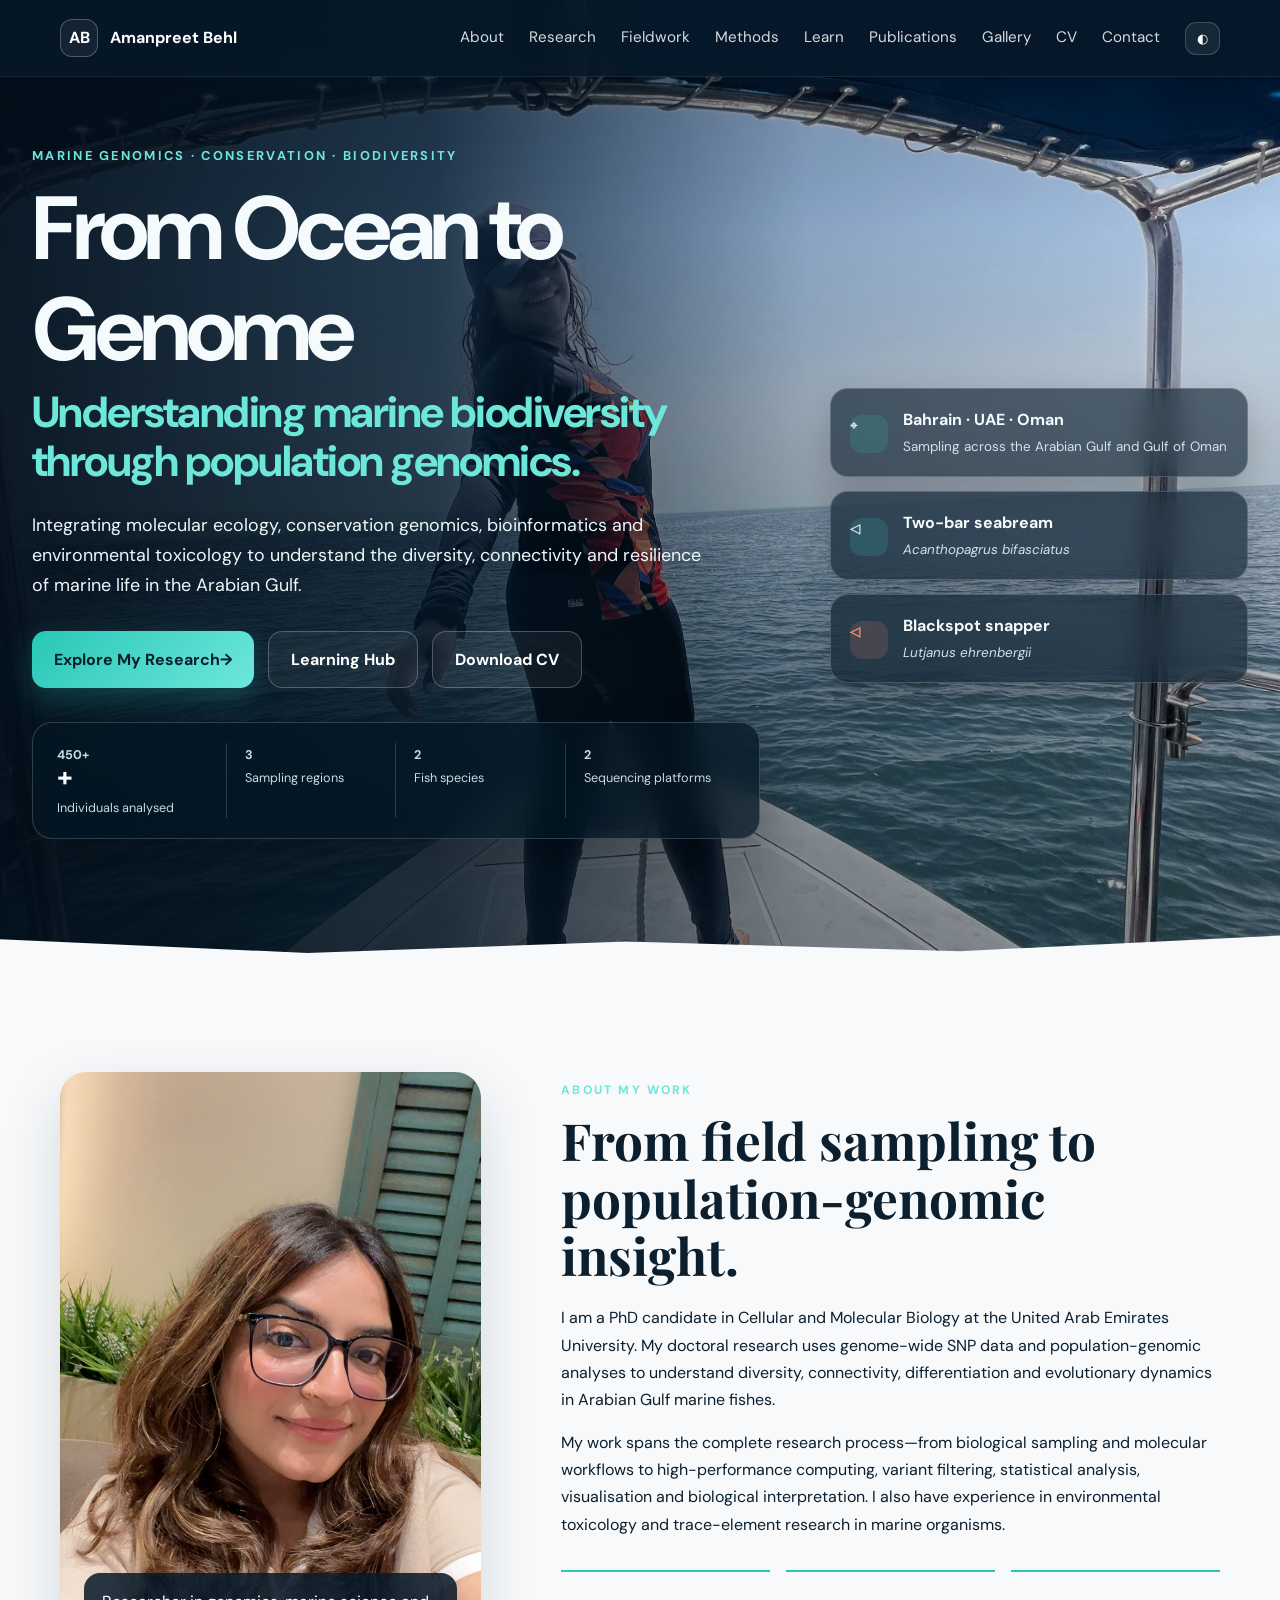
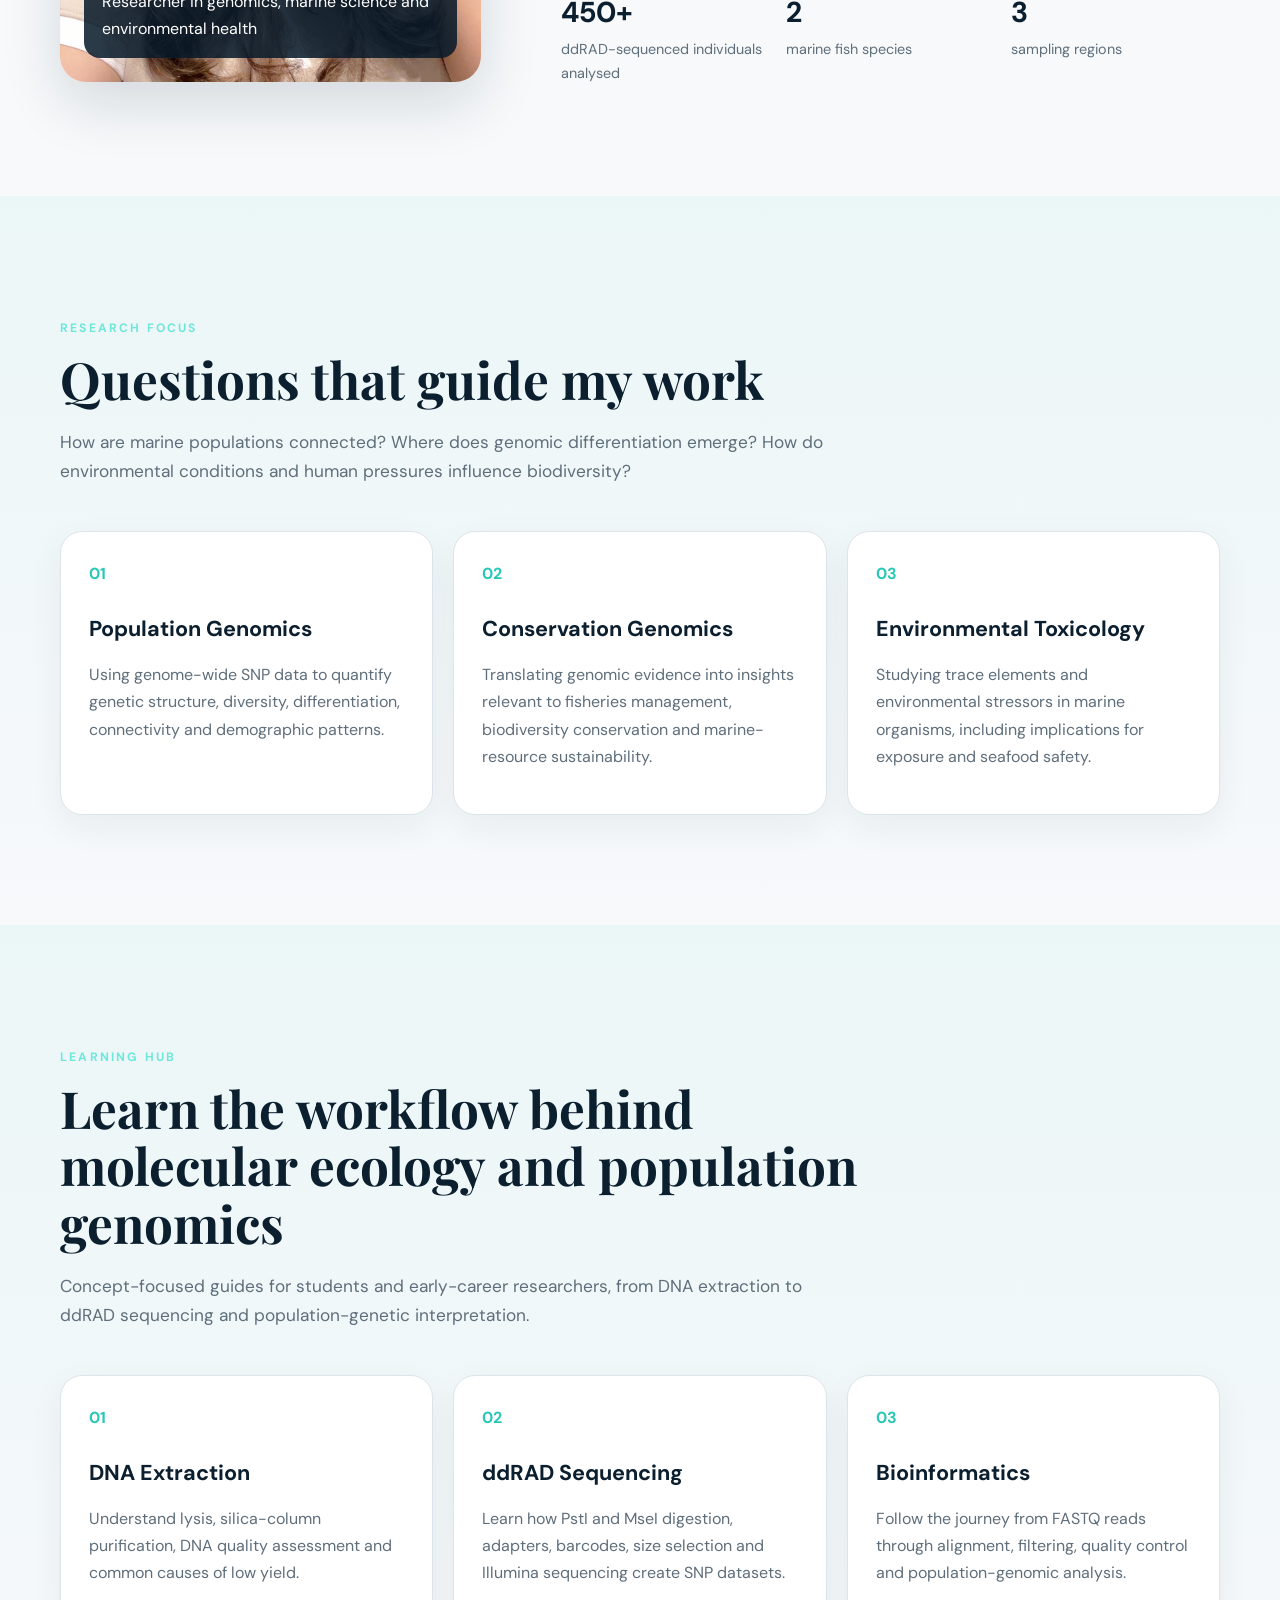
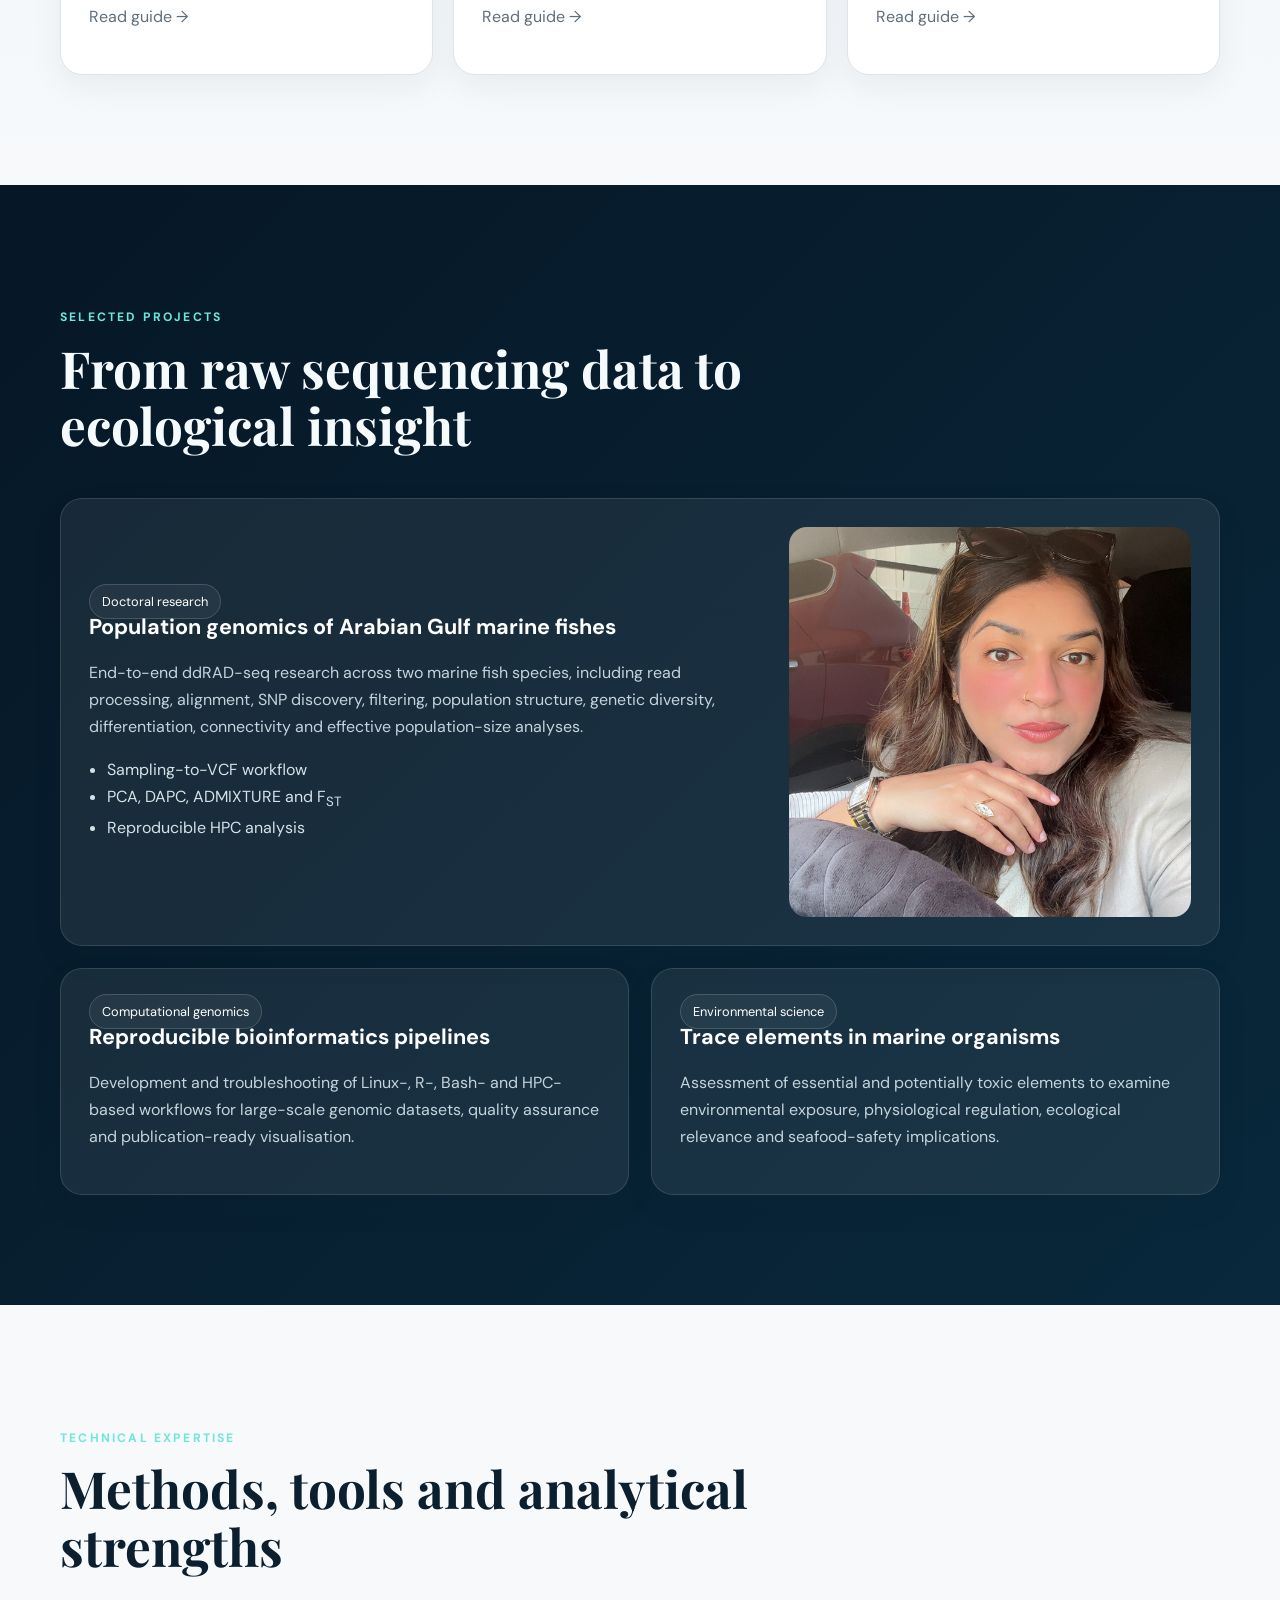
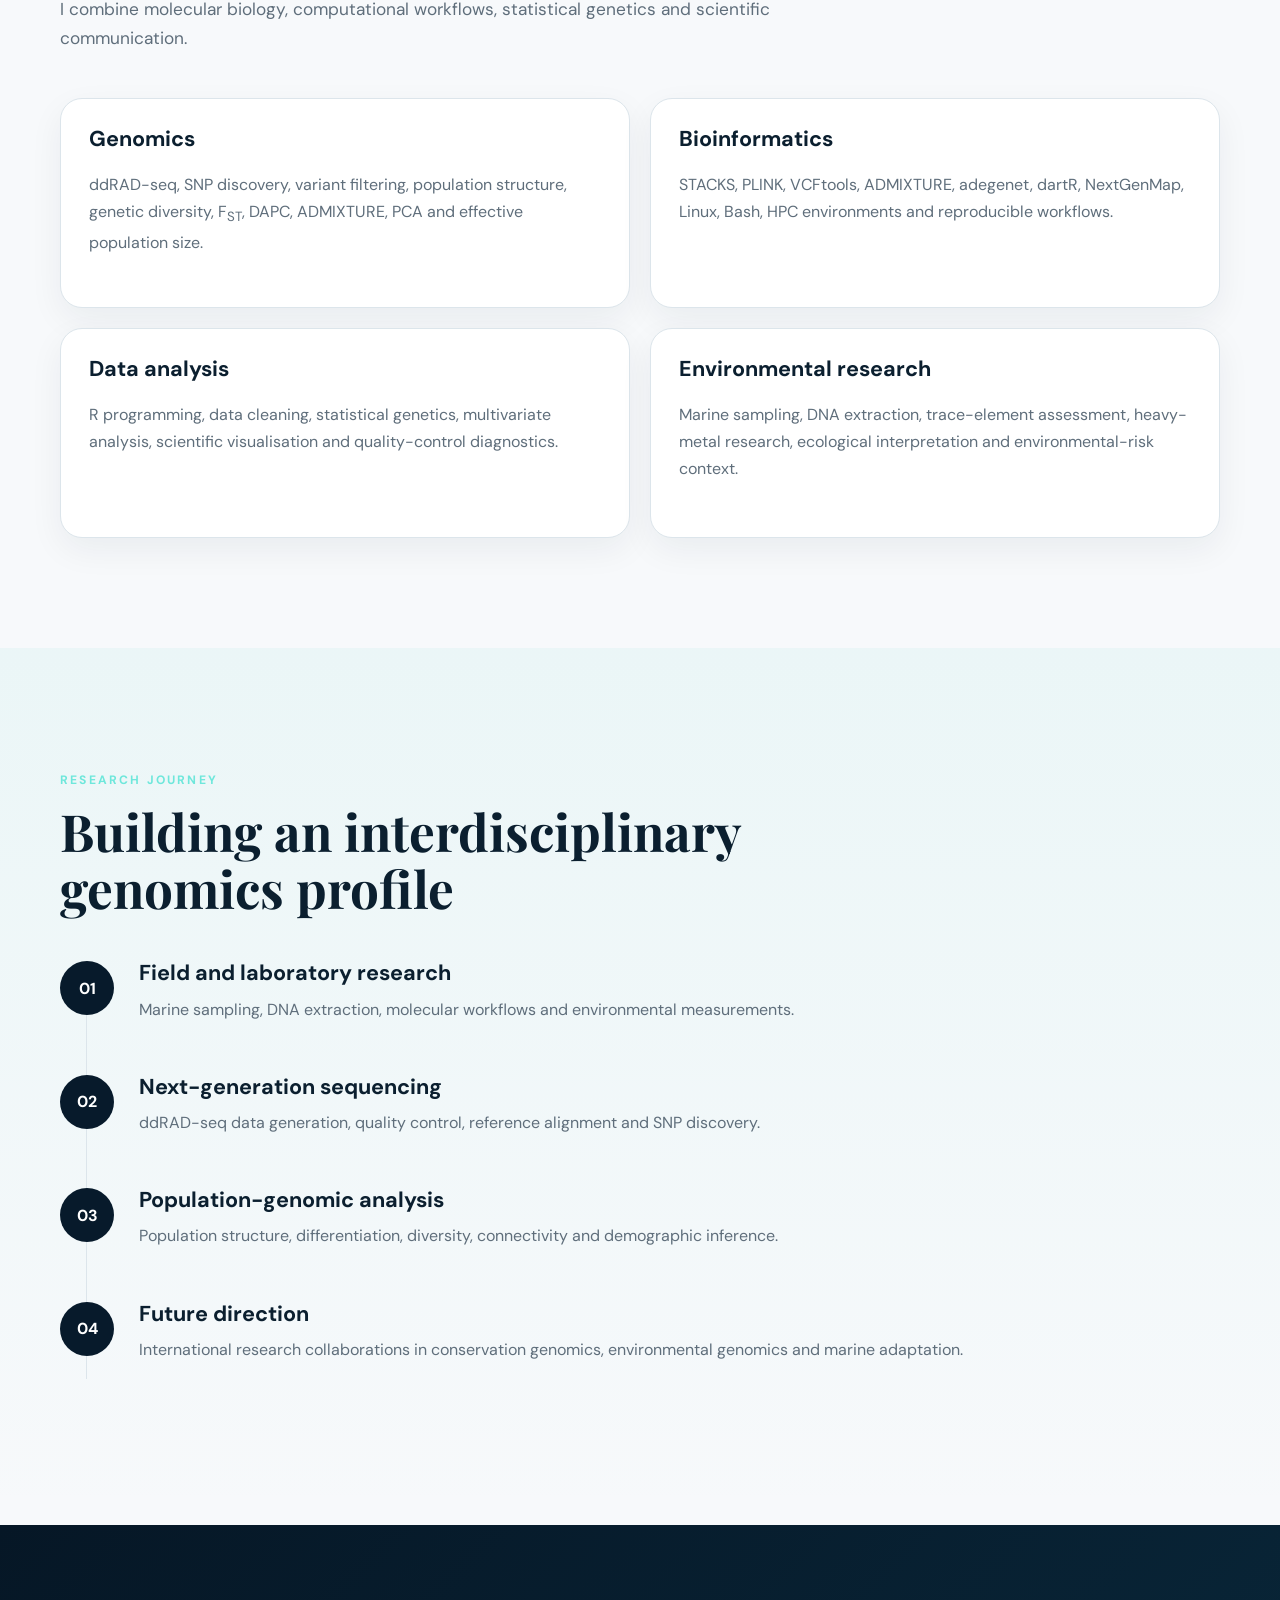
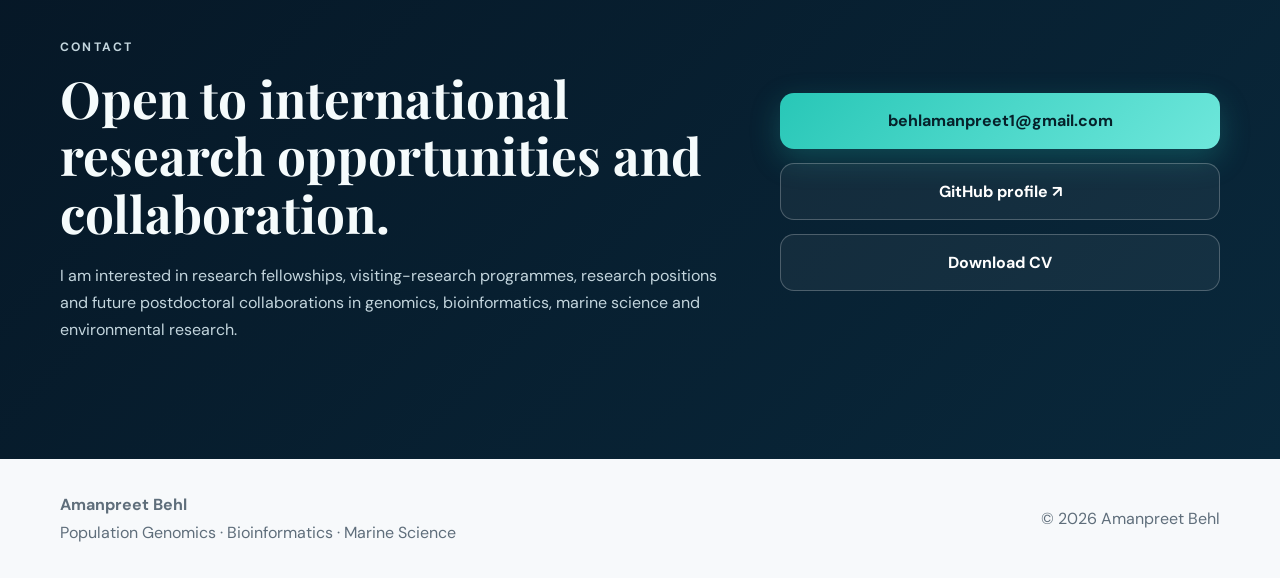
==== commit 5145633f: "Add files via upload" ====
--- a/index.html
+++ b/index.html
@@ -36,33 +36,41 @@
   </header>
 
   <main>
-    <section class="hero section-dark">
-      <div class="hero-glow glow-one"></div>
-      <div class="hero-glow glow-two"></div>
-      <div class="shell hero-grid">
+    <section class="hero hero-photo section-dark" aria-labelledby="hero-title">
+      <div class="hero-overlay"></div>
+      <div class="shell hero-stage">
         <div class="hero-copy reveal">
-          <p class="kicker">Population Genomics · Bioinformatics · Marine Science</p>
-          <h1>Decoding marine biodiversity through genomics.</h1>
-          <p class="lead">I investigate genetic diversity, connectivity and evolutionary patterns in marine organisms by integrating next-generation sequencing, computational biology and environmental science.</p>
+          <p class="kicker">Marine Genomics · Conservation · Biodiversity</p>
+          <h1 id="hero-title">From Ocean to Genome</h1>
+          <h2 class="hero-subtitle">Understanding marine biodiversity through population genomics.</h2>
+          <p class="lead">Integrating molecular ecology, conservation genomics, bioinformatics and environmental toxicology to understand the diversity, connectivity and resilience of marine life in the Arabian Gulf.</p>
           <div class="hero-actions">
-            <a class="btn btn-primary" href="research.html">Explore my research</a>
+            <a class="btn btn-primary" href="research.html">Explore My Research <span aria-hidden="true">→</span></a>
             <a class="btn btn-ghost" href="learn.html">Learning Hub</a>
-            <a class="btn btn-ghost" href="mailto:behlamanpreet1@gmail.com">Contact me</a>
+            <a class="btn btn-ghost" href="assets/docs/Amanpreet_Behl_CV.pdf" target="_blank" rel="noopener">Download CV</a>
           </div>
-          <div class="hero-tags" aria-label="Research areas">
-            <span>ddRAD-seq</span><span>Population structure</span><span>Conservation genomics</span><span>Environmental toxicology</span>
+
+          <div class="hero-stats" aria-label="Research overview">
+            <div><strong><span class="counter" data-target="450">0</span>+</strong><span>Individuals analysed</span></div>
+            <div><strong><span class="counter" data-target="3">0</span></strong><span>Sampling regions</span></div>
+            <div><strong><span class="counter" data-target="2">0</span></strong><span>Fish species</span></div>
+            <div><strong><span class="counter" data-target="2">0</span></strong><span>Sequencing platforms</span></div>
           </div>
         </div>
-        <div class="hero-visual reveal">
-          <div class="photo-frame">
-            <img src="assets/images/hero.jpg" alt="Amanpreet Behl at an academic event" />
-            <div class="photo-caption">
-              <strong>Amanpreet Behl</strong>
-              <span>PhD Candidate · United Arab Emirates University</span>
-            </div>
-          </div>
-          <div class="floating-chip chip-a">Genome-wide SNPs</div>
-          <div class="floating-chip chip-b">R · Linux · HPC</div>
+
+        <div class="hero-info reveal" aria-label="Study overview">
+          <article class="glass-card">
+            <span class="glass-icon" aria-hidden="true">⌖</span>
+            <div><strong>Bahrain · UAE · Oman</strong><span>Sampling across the Arabian Gulf and Gulf of Oman</span></div>
+          </article>
+          <article class="glass-card">
+            <span class="glass-icon fish" aria-hidden="true">◁</span>
+            <div><strong>Two-bar seabream</strong><span><em>Acanthopagrus bifasciatus</em></span></div>
+          </article>
+          <article class="glass-card">
+            <span class="glass-icon fish coral" aria-hidden="true">◁</span>
+            <div><strong>Blackspot snapper</strong><span><em>Lutjanus ehrenbergii</em></span></div>
+          </article>
         </div>
       </div>
       <div class="wave" aria-hidden="true"></div>
@@ -75,8 +83,8 @@
           <div class="image-note">Researcher in genomics, marine science and environmental health</div>
         </div>
         <div class="reveal">
-          <p class="eyebrow">About</p>
-          <h2>Research at the intersection of genomics, ecology and environmental health.</h2>
+          <p class="eyebrow">About my work</p>
+          <h2>From field sampling to population-genomic insight.</h2>
           <p>I am a PhD candidate in Cellular and Molecular Biology at the United Arab Emirates University. My doctoral research uses genome-wide SNP data and population-genomic analyses to understand diversity, connectivity, differentiation and evolutionary dynamics in Arabian Gulf marine fishes.</p>
           <p>My work spans the complete research process—from biological sampling and molecular workflows to high-performance computing, variant filtering, statistical analysis, visualisation and biological interpretation. I also have experience in environmental toxicology and trace-element research in marine organisms.</p>
           <div class="stats">
--- a/styles.css
+++ b/styles.css
@@ -2,3 +2,46 @@
 *{box-sizing:border-box}html{scroll-behavior:smooth}body{margin:0;font-family:"DM Sans",sans-serif;color:var(--ink);background:var(--bg);line-height:1.7}body.dark{--bg:#07111b;--surface:#0d1c2a;--ink:#edf7f8;--muted:#9eb0bc;--line:#203747;--navy:#030b12;--shadow:0 22px 60px rgba(0,0,0,.35)}img{max-width:100%;display:block}a{text-decoration:none;color:inherit}.shell{width:min(1160px,calc(100% - 40px));margin:auto}.section{padding:110px 0}.section-dark{position:relative;background:linear-gradient(135deg,#061726,#09283b);color:#f5fbfc;overflow:hidden}.soft-bg{background:linear-gradient(180deg,rgba(40,199,183,.06),rgba(255,255,255,0))}.progress{position:fixed;inset:0 auto auto 0;height:3px;background:linear-gradient(90deg,var(--teal),var(--gold));width:0;z-index:1000}.site-header{position:fixed;top:0;left:0;right:0;z-index:999;background:rgba(7,26,43,.78);backdrop-filter:blur(18px);border-bottom:1px solid rgba(255,255,255,.08)}.nav{height:76px;display:flex;align-items:center;justify-content:space-between;color:#fff}.brand{display:flex;gap:12px;align-items:center;font-weight:700}.brand-mark{width:38px;height:38px;border:1px solid rgba(255,255,255,.25);border-radius:12px;display:grid;place-items:center;background:rgba(255,255,255,.06)}.nav-links{display:flex;gap:25px;align-items:center;font-size:.95rem}.nav-links a{opacity:.84}.nav-links a:hover{opacity:1;color:var(--teal2)}.theme-toggle,.menu-toggle{border:1px solid rgba(255,255,255,.18);color:#fff;background:rgba(255,255,255,.07);border-radius:11px;padding:8px 11px;cursor:pointer}.menu-toggle{display:none}.hero{min-height:100vh;display:flex;align-items:center;padding:140px 0 100px}.hero-grid{display:grid;grid-template-columns:1.08fr .92fr;gap:70px;align-items:center}.kicker,.eyebrow{letter-spacing:.18em;text-transform:uppercase;font-weight:700;font-size:.76rem;color:var(--teal2)}h1,h2,h3{line-height:1.12;margin:0 0 20px}h1,h2{font-family:"Playfair Display",serif}h1{font-size:clamp(3.2rem,7vw,6.5rem);max-width:850px}h2{font-size:clamp(2.2rem,4vw,4rem)}h3{font-size:1.35rem}.lead{font-size:1.18rem;max-width:720px;color:#c7d7df}.hero-actions{display:flex;gap:14px;flex-wrap:wrap;margin:30px 0}.btn{display:inline-flex;align-items:center;justify-content:center;padding:14px 22px;border-radius:14px;font-weight:700;transition:.25s}.btn-primary{background:linear-gradient(135deg,var(--teal),var(--teal2));color:#06212a;box-shadow:0 10px 30px rgba(40,199,183,.25)}.btn-primary:hover{transform:translateY(-2px)}.btn-ghost{border:1px solid rgba(255,255,255,.24);color:#fff;background:rgba(255,255,255,.05)}.hero-tags{display:flex;gap:10px;flex-wrap:wrap}.hero-tags span,.pill{font-size:.8rem;border:1px solid rgba(255,255,255,.16);padding:8px 12px;border-radius:999px;background:rgba(255,255,255,.05)}.hero-visual{position:relative}.photo-frame{position:relative;border-radius:30px;overflow:hidden;box-shadow:var(--shadow);border:1px solid rgba(255,255,255,.16);transform:rotate(1deg)}.photo-frame img{width:100%;height:650px;object-fit:cover;object-position:center 16%}.photo-caption{position:absolute;left:20px;right:20px;bottom:20px;padding:16px 18px;border-radius:18px;background:rgba(4,18,28,.72);backdrop-filter:blur(12px);display:flex;flex-direction:column}.photo-caption span{color:#b8cad3;font-size:.9rem}.floating-chip{position:absolute;padding:11px 14px;border-radius:14px;background:#fff;color:#0b1f2f;font-weight:700;box-shadow:var(--shadow);font-size:.85rem}.chip-a{left:-40px;top:90px}.chip-b{right:-25px;bottom:120px}.hero-glow{position:absolute;border-radius:50%;filter:blur(30px);opacity:.35}.glow-one{width:420px;height:420px;background:#0bbdaf;right:4%;top:10%}.glow-two{width:300px;height:300px;background:#c99d4b;left:-5%;bottom:0}.wave{position:absolute;bottom:-1px;left:0;right:0;height:80px;background:var(--bg);clip-path:polygon(0 68%,100% 20%,100% 100%,0 100%)}.split-grid{display:grid;grid-template-columns:.78fr 1.22fr;gap:80px;align-items:center}.about-image{position:relative}.about-image img{border-radius:26px;height:610px;width:100%;object-fit:cover;object-position:center 20%;box-shadow:var(--shadow)}.image-note{position:absolute;left:24px;right:24px;bottom:24px;background:rgba(7,26,43,.86);color:#fff;padding:15px 18px;border-radius:16px}.stats{display:grid;grid-template-columns:repeat(3,1fr);gap:16px;margin-top:32px}.stats div{border-top:2px solid var(--teal);padding-top:16px}.stats strong{display:block;font-size:1.8rem}.stats span{display:block;color:var(--muted);font-size:.9rem}.section-heading{max-width:800px;margin-bottom:44px}.section-heading>p:last-child{color:var(--muted);font-size:1.08rem}.section-heading.light>p:last-child{color:#c6d5dc}.cards.three{display:grid;grid-template-columns:repeat(3,1fr);gap:20px}.research-card,.skill-panel,.project-card{background:var(--surface);border:1px solid var(--line);border-radius:22px;padding:28px;box-shadow:0 12px 34px rgba(5,35,51,.06);transition:.25s}.research-card:hover,.skill-panel:hover,.project-card:hover{transform:translateY(-5px);box-shadow:var(--shadow)}.number{display:inline-block;color:var(--teal);font-weight:700;margin-bottom:30px}.research-card p,.skill-panel p,.project-card p{color:var(--muted)}.projects-grid{display:grid;grid-template-columns:repeat(2,1fr);gap:22px}.project-card{background:rgba(255,255,255,.07);border-color:rgba(255,255,255,.12);color:#fff}.project-card p{color:#c4d4dc}.project-card.featured{grid-column:1/-1;display:grid;grid-template-columns:1.25fr .75fr;gap:30px;align-items:center}.project-card.featured img{border-radius:18px;height:390px;width:100%;object-fit:cover}.mini-list{padding-left:18px;color:#d5e2e8}.expertise-grid{display:grid;grid-template-columns:repeat(2,1fr);gap:20px}.skill-panel{min-height:210px}.timeline{position:relative;margin-top:30px}.timeline:before{content:"";position:absolute;left:26px;top:0;bottom:0;width:1px;background:var(--line)}.timeline-item{display:grid;grid-template-columns:54px 1fr;gap:25px;margin-bottom:36px;position:relative}.timeline-item>span{width:54px;height:54px;border-radius:50%;display:grid;place-items:center;background:var(--navy);color:#fff;font-weight:700;z-index:1}.timeline-item p{color:var(--muted);margin-top:-10px}.contact{padding:100px 0}.contact-grid{display:grid;grid-template-columns:1.2fr .8fr;gap:60px;align-items:center}.contact-grid p{color:#c3d5dd}.contact-actions{display:flex;flex-direction:column;gap:14px;align-items:stretch}.footer-row{display:flex;justify-content:space-between;gap:20px;align-items:center;padding:32px 0;color:var(--muted)}.footer-row div{display:flex;flex-direction:column}.reveal{opacity:0;transform:translateY(24px);transition:opacity .7s ease,transform .7s ease}.reveal.visible{opacity:1;transform:none}
 @media(max-width:900px){.menu-toggle{display:block}.nav-links{position:absolute;top:76px;left:20px;right:20px;display:none;flex-direction:column;align-items:stretch;background:#0a2234;padding:20px;border-radius:18px}.nav-links.open{display:flex}.hero-grid,.split-grid,.contact-grid{grid-template-columns:1fr}.hero{padding-top:120px}.hero-visual{max-width:620px;margin:auto}.photo-frame img{height:560px}.chip-a{left:10px}.chip-b{right:10px}.cards.three,.projects-grid,.expertise-grid{grid-template-columns:1fr}.project-card.featured{grid-column:auto;grid-template-columns:1fr}.stats{grid-template-columns:1fr 1fr}.section{padding:80px 0}}
 @media(max-width:560px){.shell{width:min(100% - 28px,1160px)}h1{font-size:3.1rem}.hero-actions{flex-direction:column}.btn{width:100%}.photo-frame img{height:480px}.floating-chip{display:none}.stats{grid-template-columns:1fr}.footer-row{flex-direction:column;align-items:flex-start}.about-image img{height:500px}}
+
+/* V7 full-screen marine hero */
+.hero-photo{
+  min-height:100vh;
+  display:flex;
+  align-items:center;
+  padding:132px 0 118px;
+  background-image:url("assets/images/hero.jpg");
+  background-size:cover;
+  background-position:center 42%;
+  isolation:isolate;
+}
+.hero-photo::before{
+  content:"";
+  position:absolute;
+  inset:0;
+  background:linear-gradient(90deg,rgba(2,15,27,.94) 0%,rgba(3,24,40,.82) 34%,rgba(3,22,37,.28) 63%,rgba(2,17,29,.08) 100%);
+  z-index:-2;
+}
+.hero-photo::after{
+  content:"";
+  position:absolute;
+  inset:0;
+  background:linear-gradient(180deg,rgba(0,0,0,.18),transparent 24%,rgba(1,13,23,.32));
+  z-index:-1;
+}
+.hero-stage{display:grid;grid-template-columns:minmax(0,1.08fr) minmax(300px,.62fr);gap:70px;align-items:center;width:min(1380px,calc(100% - 64px))}
+.hero-photo .hero-copy{max-width:760px}
+.hero-photo h1{font-family:"DM Sans",sans-serif;font-size:clamp(3.9rem,7vw,7.3rem);font-weight:700;letter-spacing:-.055em;margin-bottom:8px}
+.hero-subtitle{font-family:"DM Sans",sans-serif;font-size:clamp(1.9rem,3.4vw,3.7rem);max-width:820px;color:var(--teal2);letter-spacing:-.035em;margin-bottom:24px}
+.hero-photo .lead{max-width:690px;color:#eef7fa;font-size:1.12rem;text-shadow:0 2px 18px rgba(0,0,0,.32)}
+.hero-photo .kicker{font-size:.8rem}
+.hero-stats{display:grid;grid-template-columns:repeat(4,minmax(0,1fr));margin-top:34px;padding:20px 24px;border:1px solid rgba(255,255,255,.18);background:rgba(3,21,35,.72);backdrop-filter:blur(14px);border-radius:20px;box-shadow:0 20px 50px rgba(0,0,0,.2)}
+.hero-stats div{padding:0 18px;border-right:1px solid rgba(255,255,255,.16)}
+.hero-stats div:first-child{padding-left:0}.hero-stats div:last-child{border-right:0;padding-right:0}
+.hero-stats strong{display:block;font-size:1.7rem;line-height:1.1;color:#fff}.hero-stats span{display:block;font-size:.79rem;color:#c8dbe2;margin-top:5px}
+.hero-info{display:flex;flex-direction:column;gap:14px;align-self:center;margin-top:100px}
+.glass-card{display:flex;gap:15px;align-items:center;padding:17px 19px;border:1px solid rgba(255,255,255,.18);border-radius:18px;background:rgba(4,24,39,.58);backdrop-filter:blur(16px);box-shadow:0 16px 38px rgba(0,0,0,.2)}
+.glass-card strong,.glass-card span{display:block}.glass-card strong{font-size:1rem}.glass-card span{font-size:.84rem;color:#d1e2e8;margin-top:3px}
+.glass-icon{width:38px;height:38px;border-radius:12px;display:grid;place-items:center;background:rgba(46,196,182,.17);color:var(--teal2);font-size:1.45rem;font-weight:700}.glass-icon.coral{color:#ff8f72;background:rgba(255,143,114,.15)}
+.hero-photo .wave{height:60px;clip-path:polygon(0 68%,24% 91%,49% 72%,75% 88%,100% 62%,100% 100%,0 100%)}
+@media(max-width:1050px){.hero-stage{grid-template-columns:1fr;gap:26px}.hero-info{display:grid;grid-template-columns:repeat(3,1fr);margin-top:0}.hero-photo::before{background:linear-gradient(90deg,rgba(2,15,27,.94),rgba(3,24,40,.72) 58%,rgba(3,22,37,.35))}.hero-stats{max-width:760px}}
+@media(max-width:760px){.hero-photo{background-position:62% center;padding-top:118px}.hero-photo::before{background:linear-gradient(90deg,rgba(2,15,27,.95),rgba(2,17,29,.74))}.hero-stage{width:min(100% - 28px,1380px)}.hero-photo h1{font-size:3.55rem}.hero-subtitle{font-size:2rem}.hero-stats{grid-template-columns:repeat(2,1fr)}.hero-stats div{border-right:0;border-bottom:1px solid rgba(255,255,255,.14);padding:12px}.hero-stats div:nth-last-child(-n+2){border-bottom:0}.hero-info{grid-template-columns:1fr}.hero-photo .wave{height:40px}}
